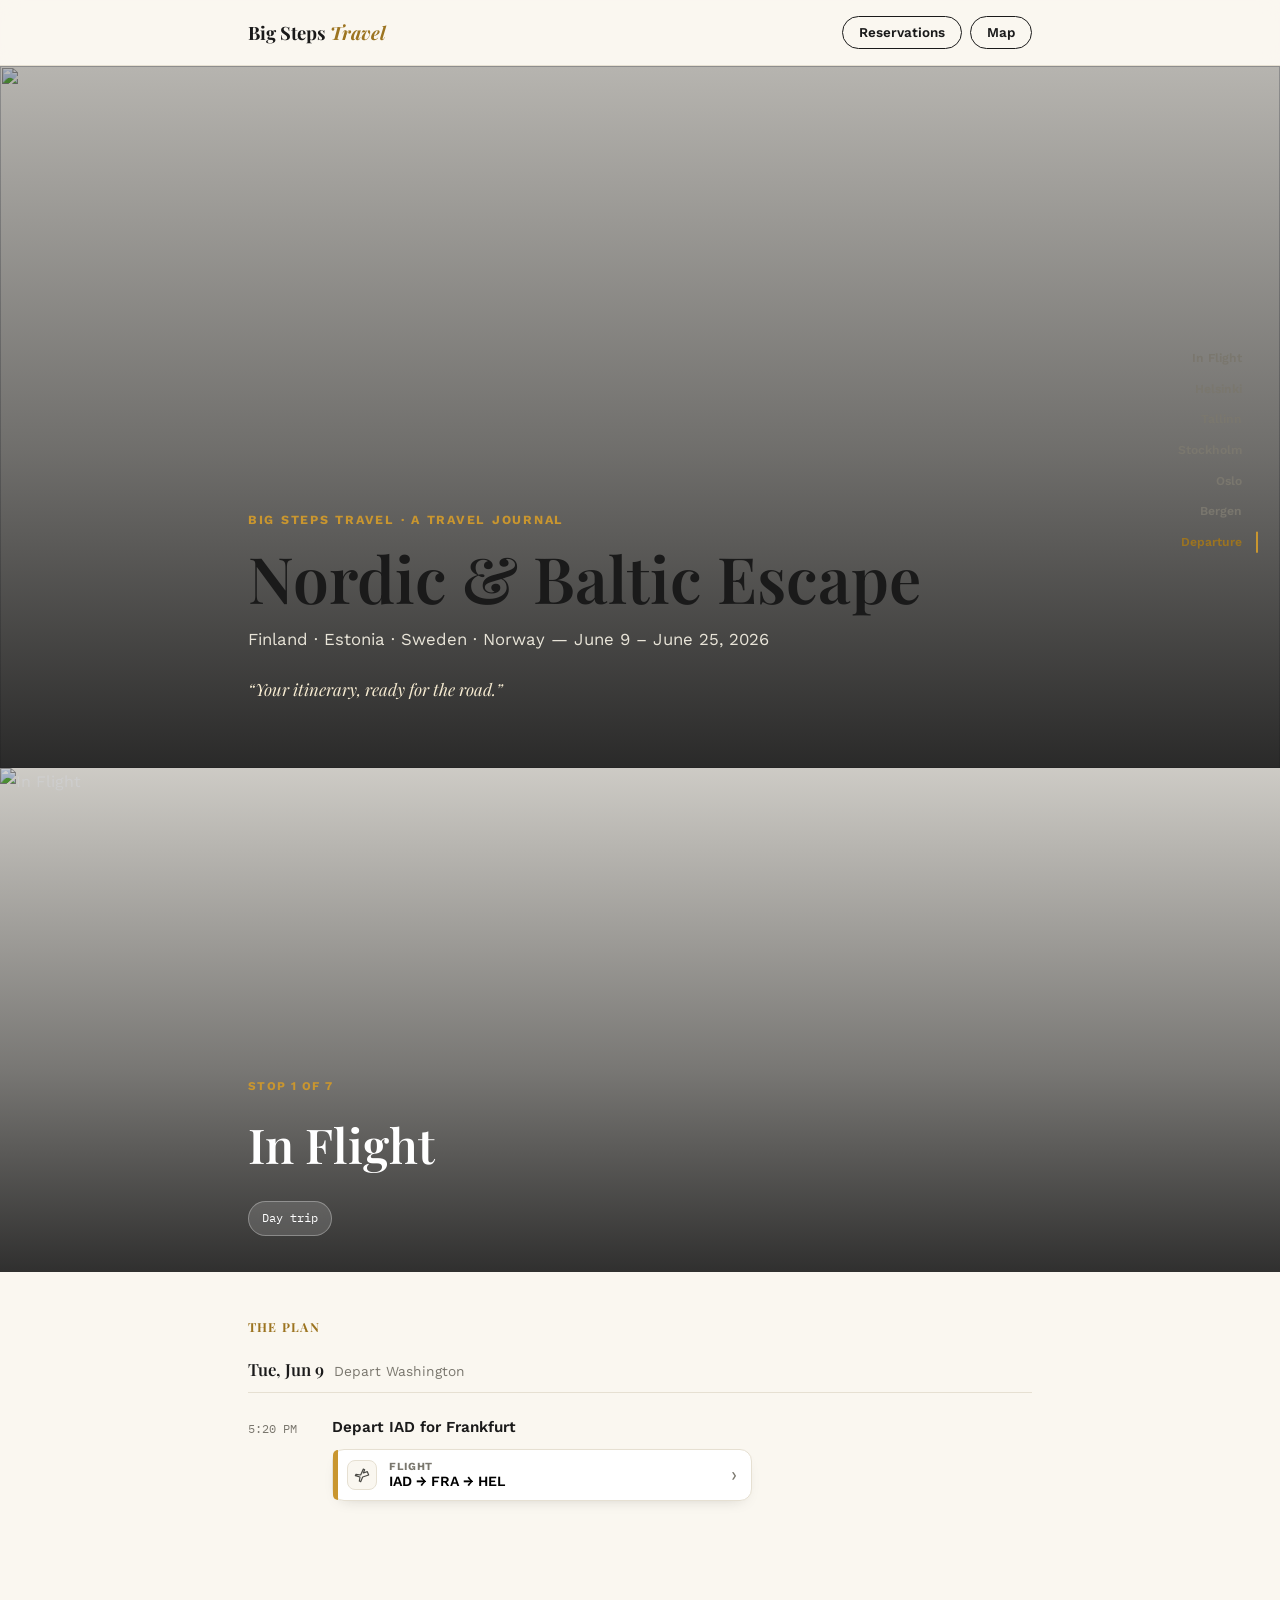
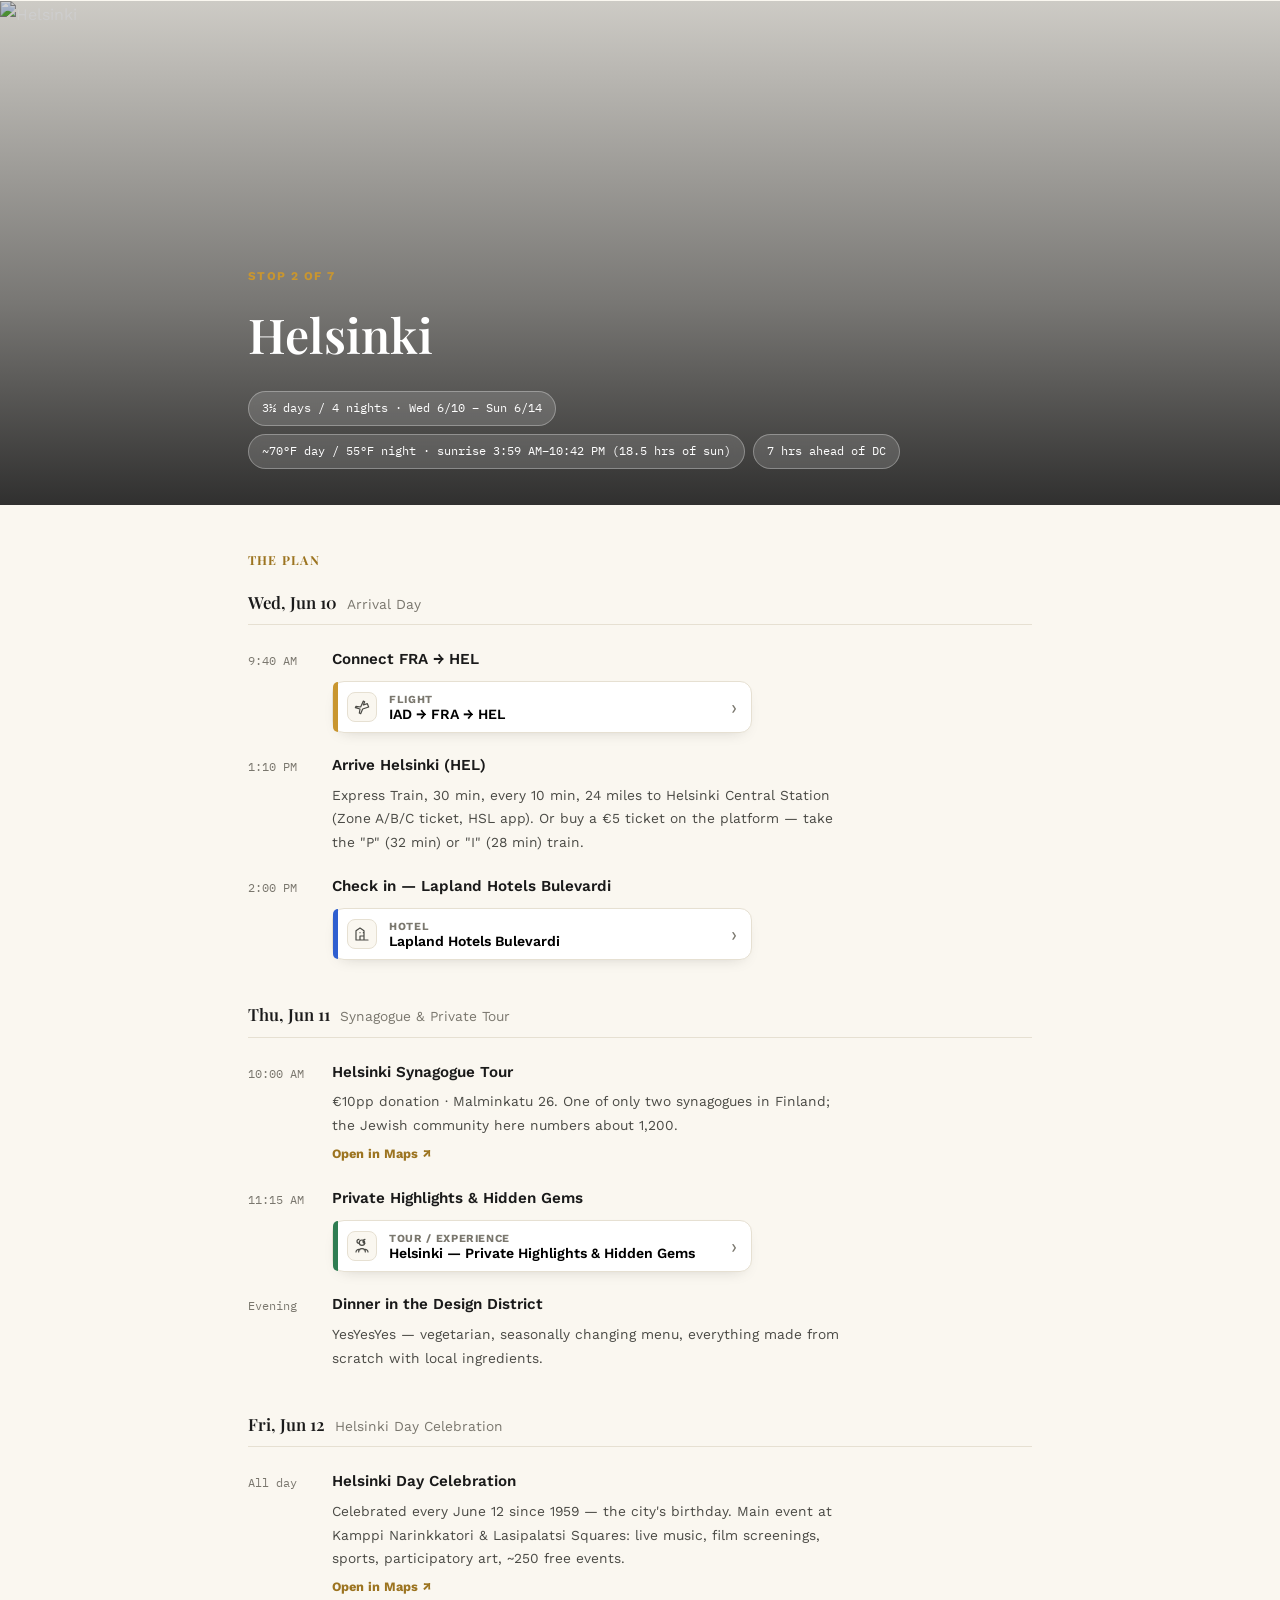
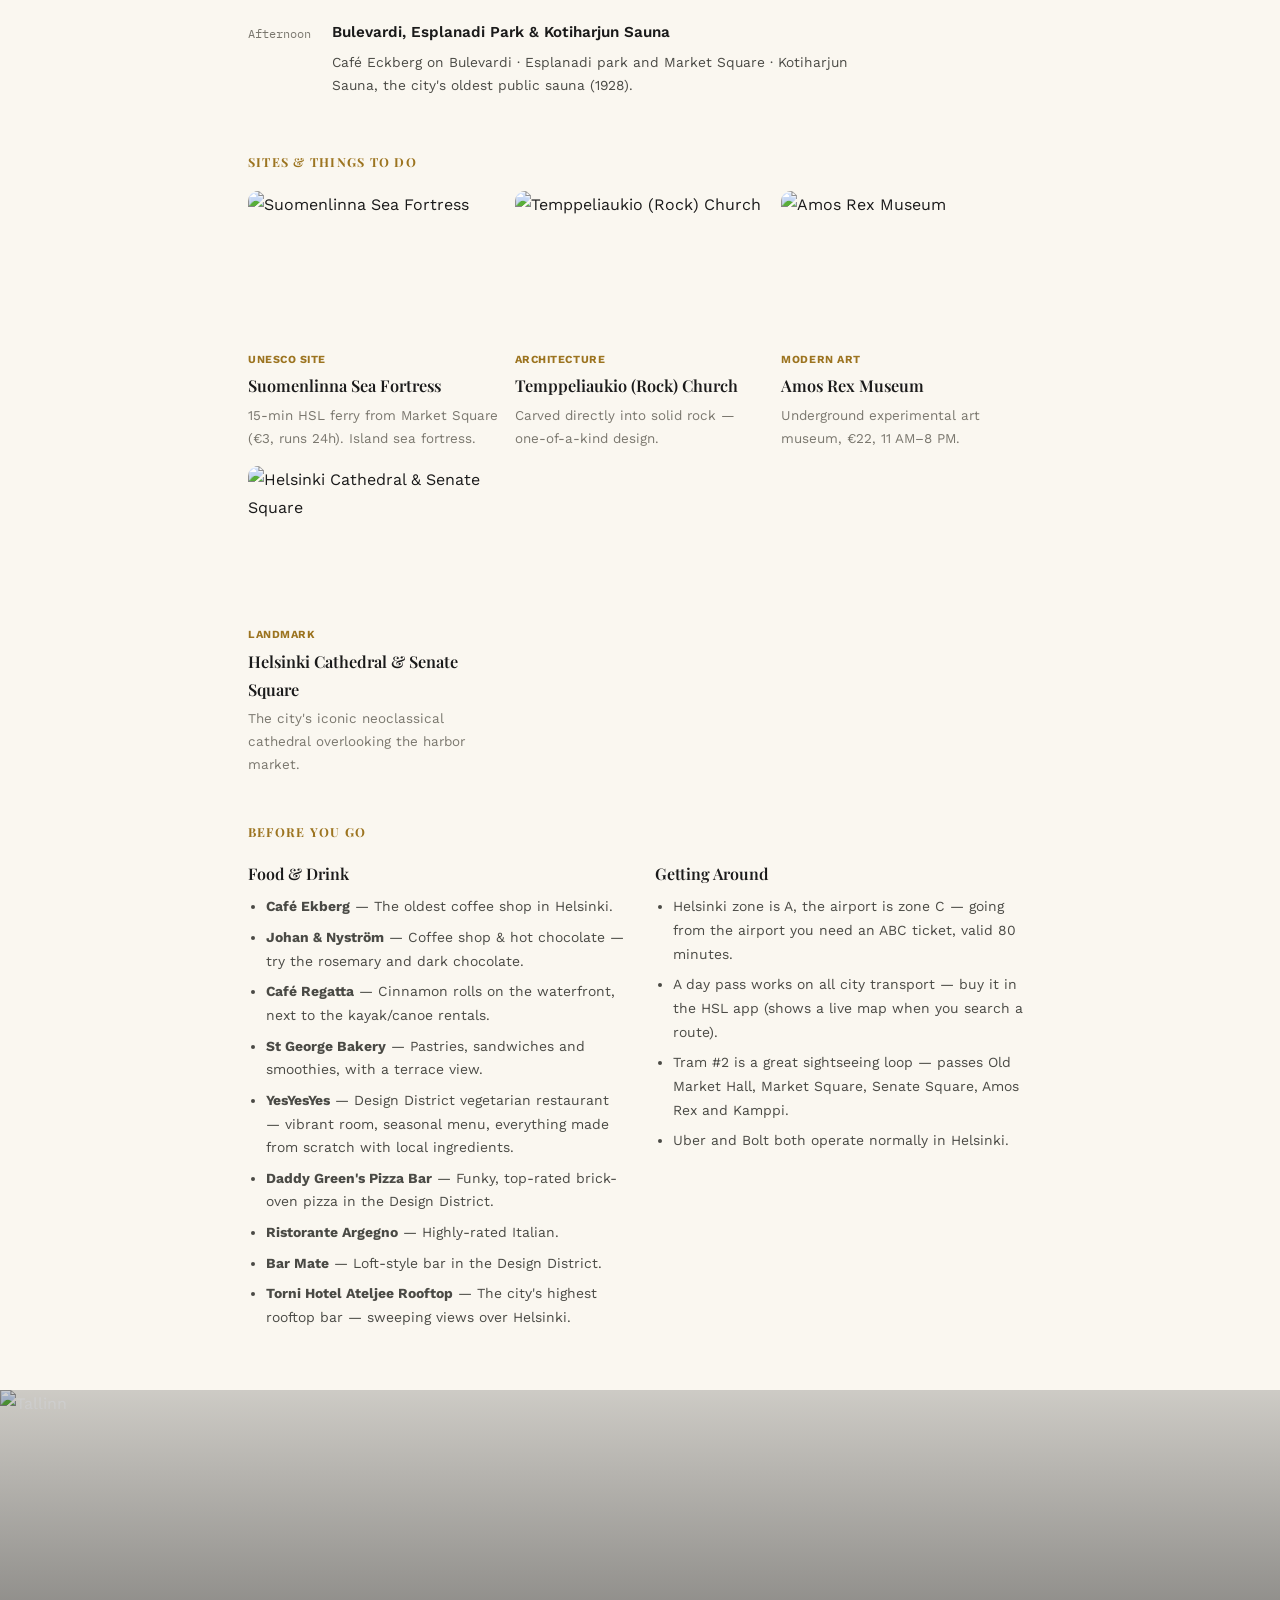
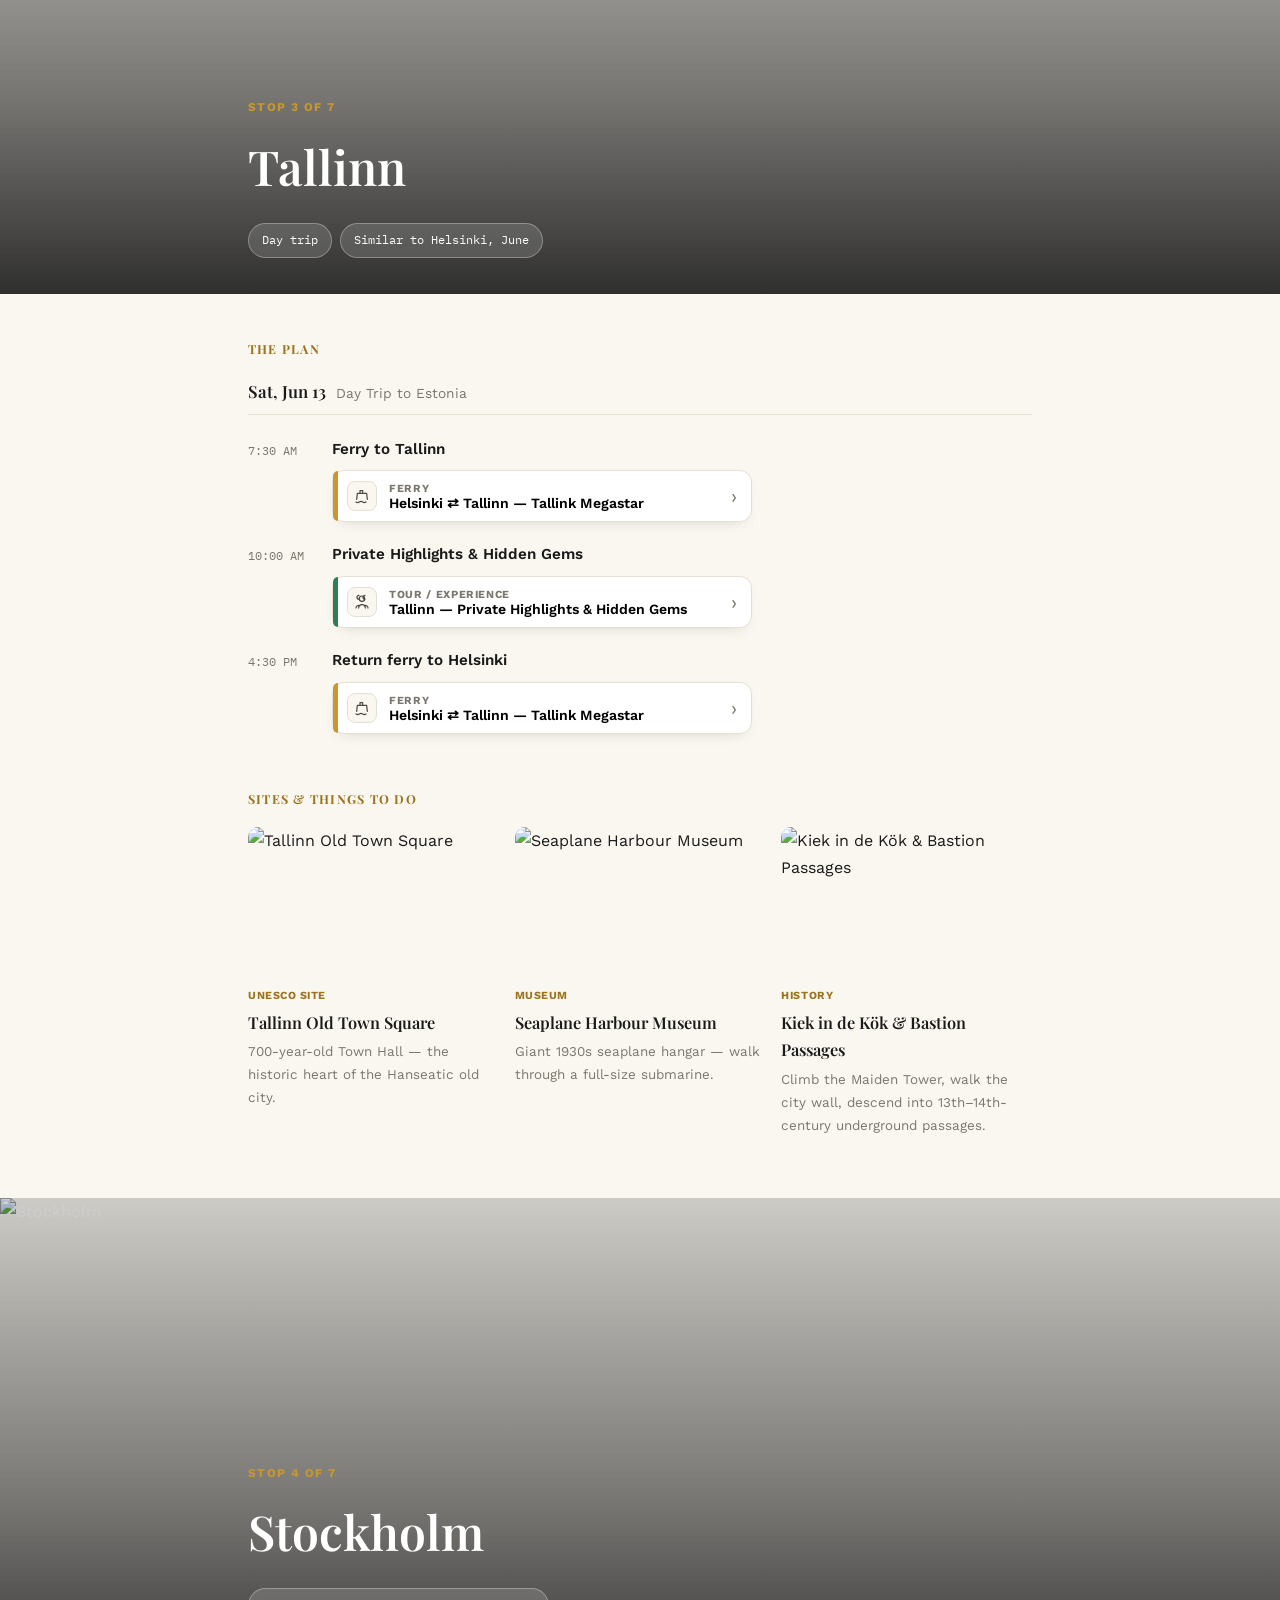
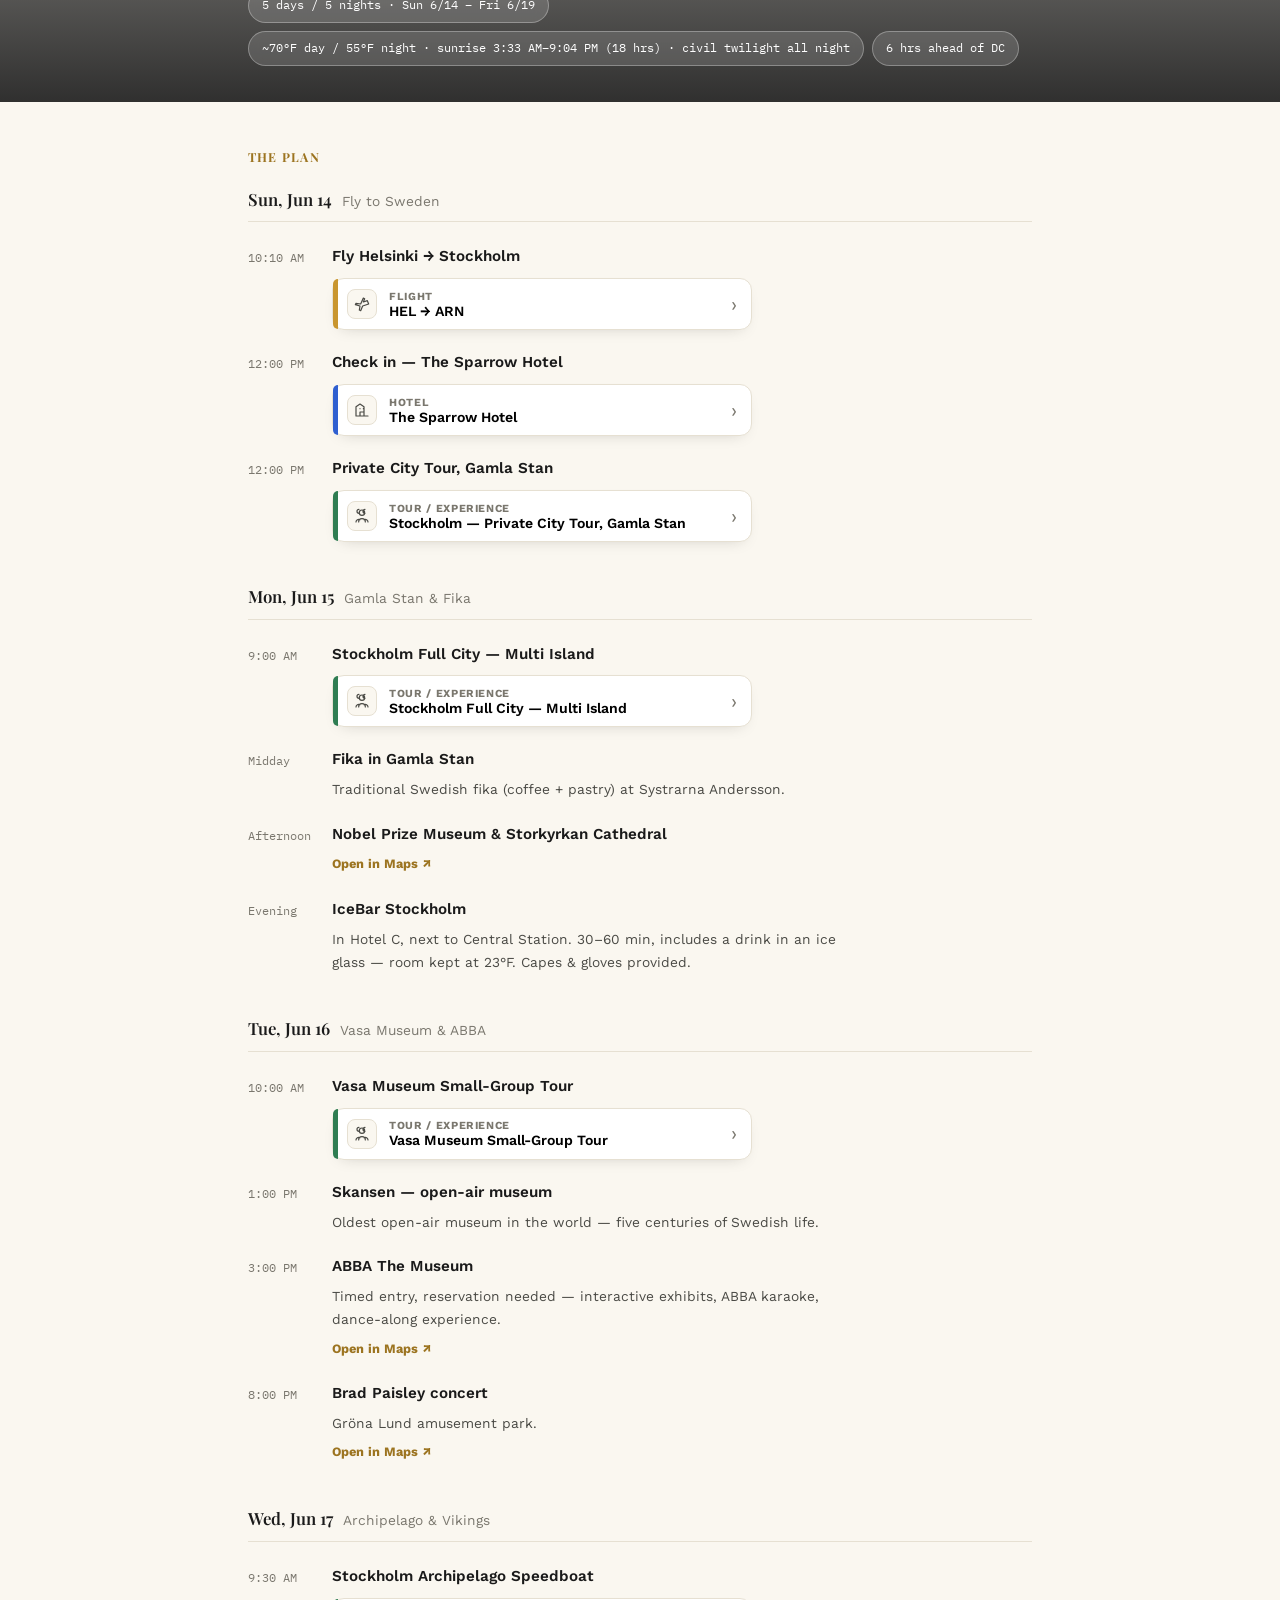
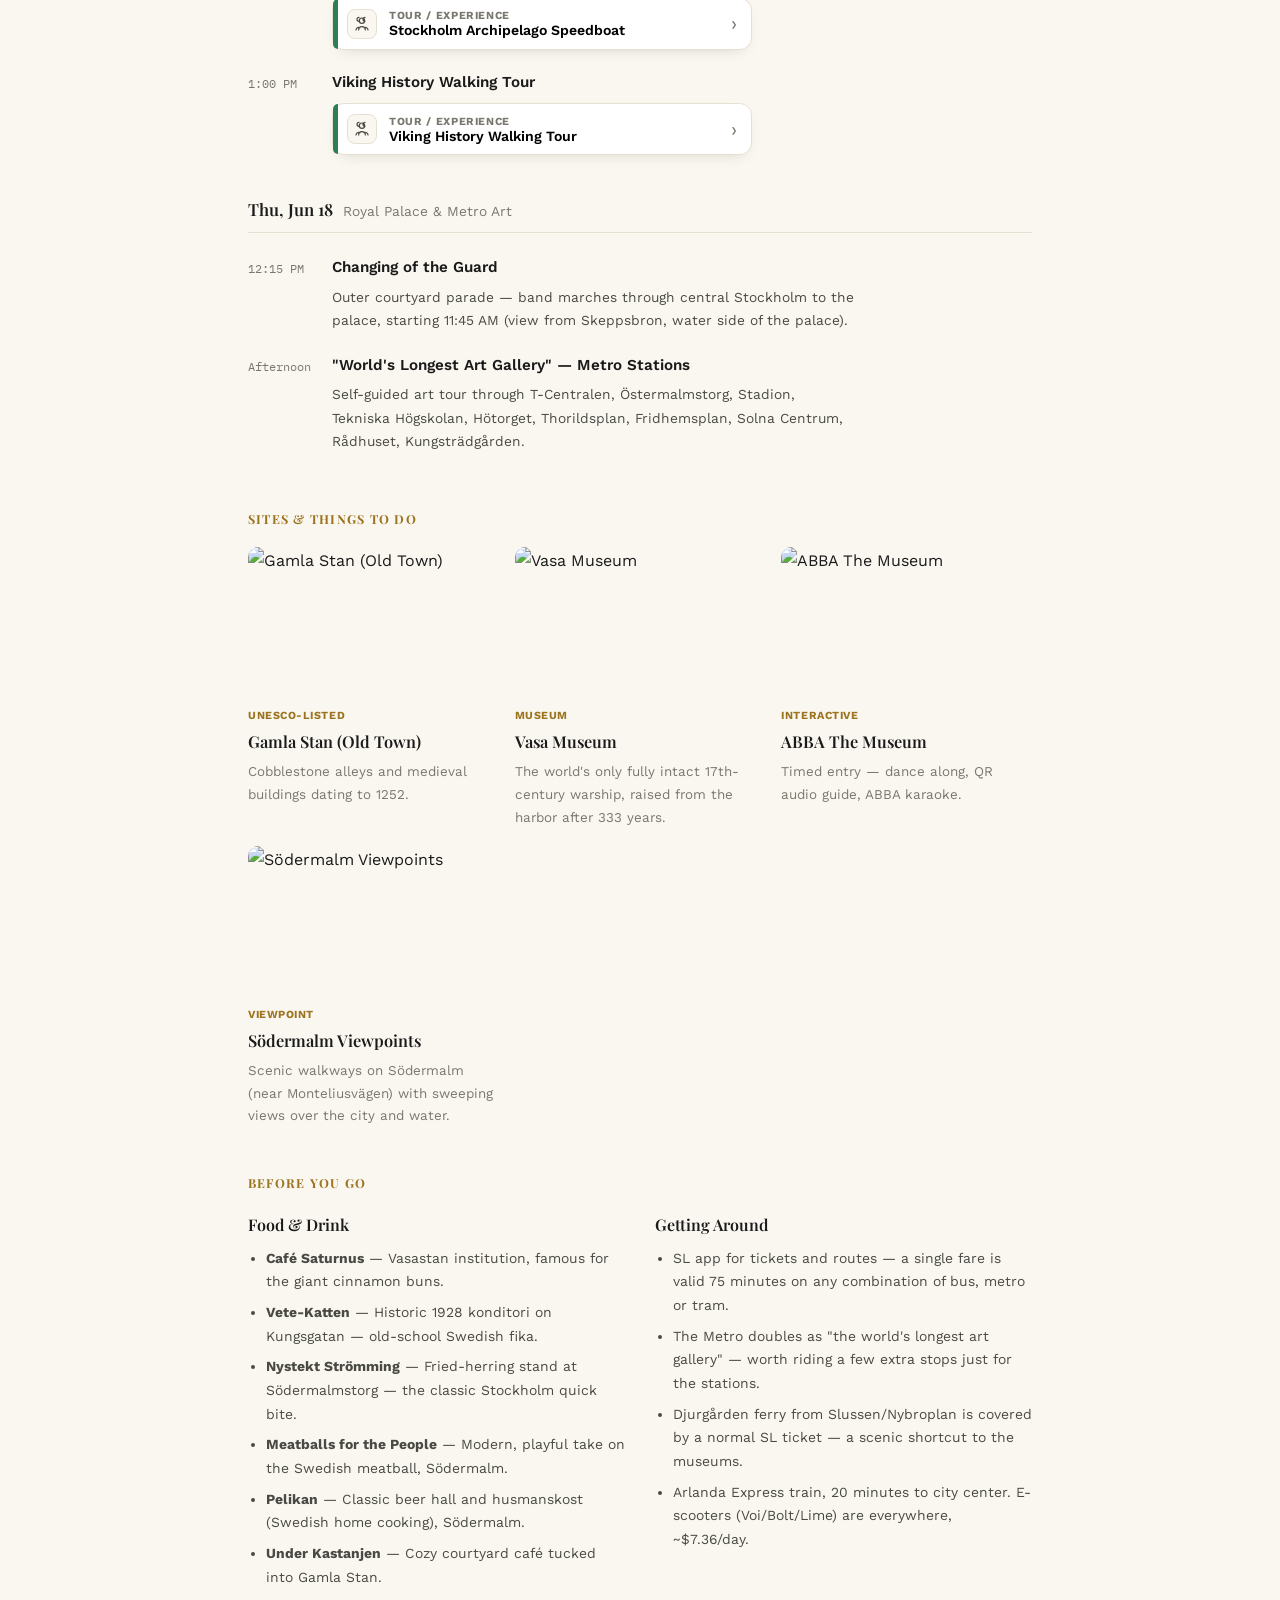
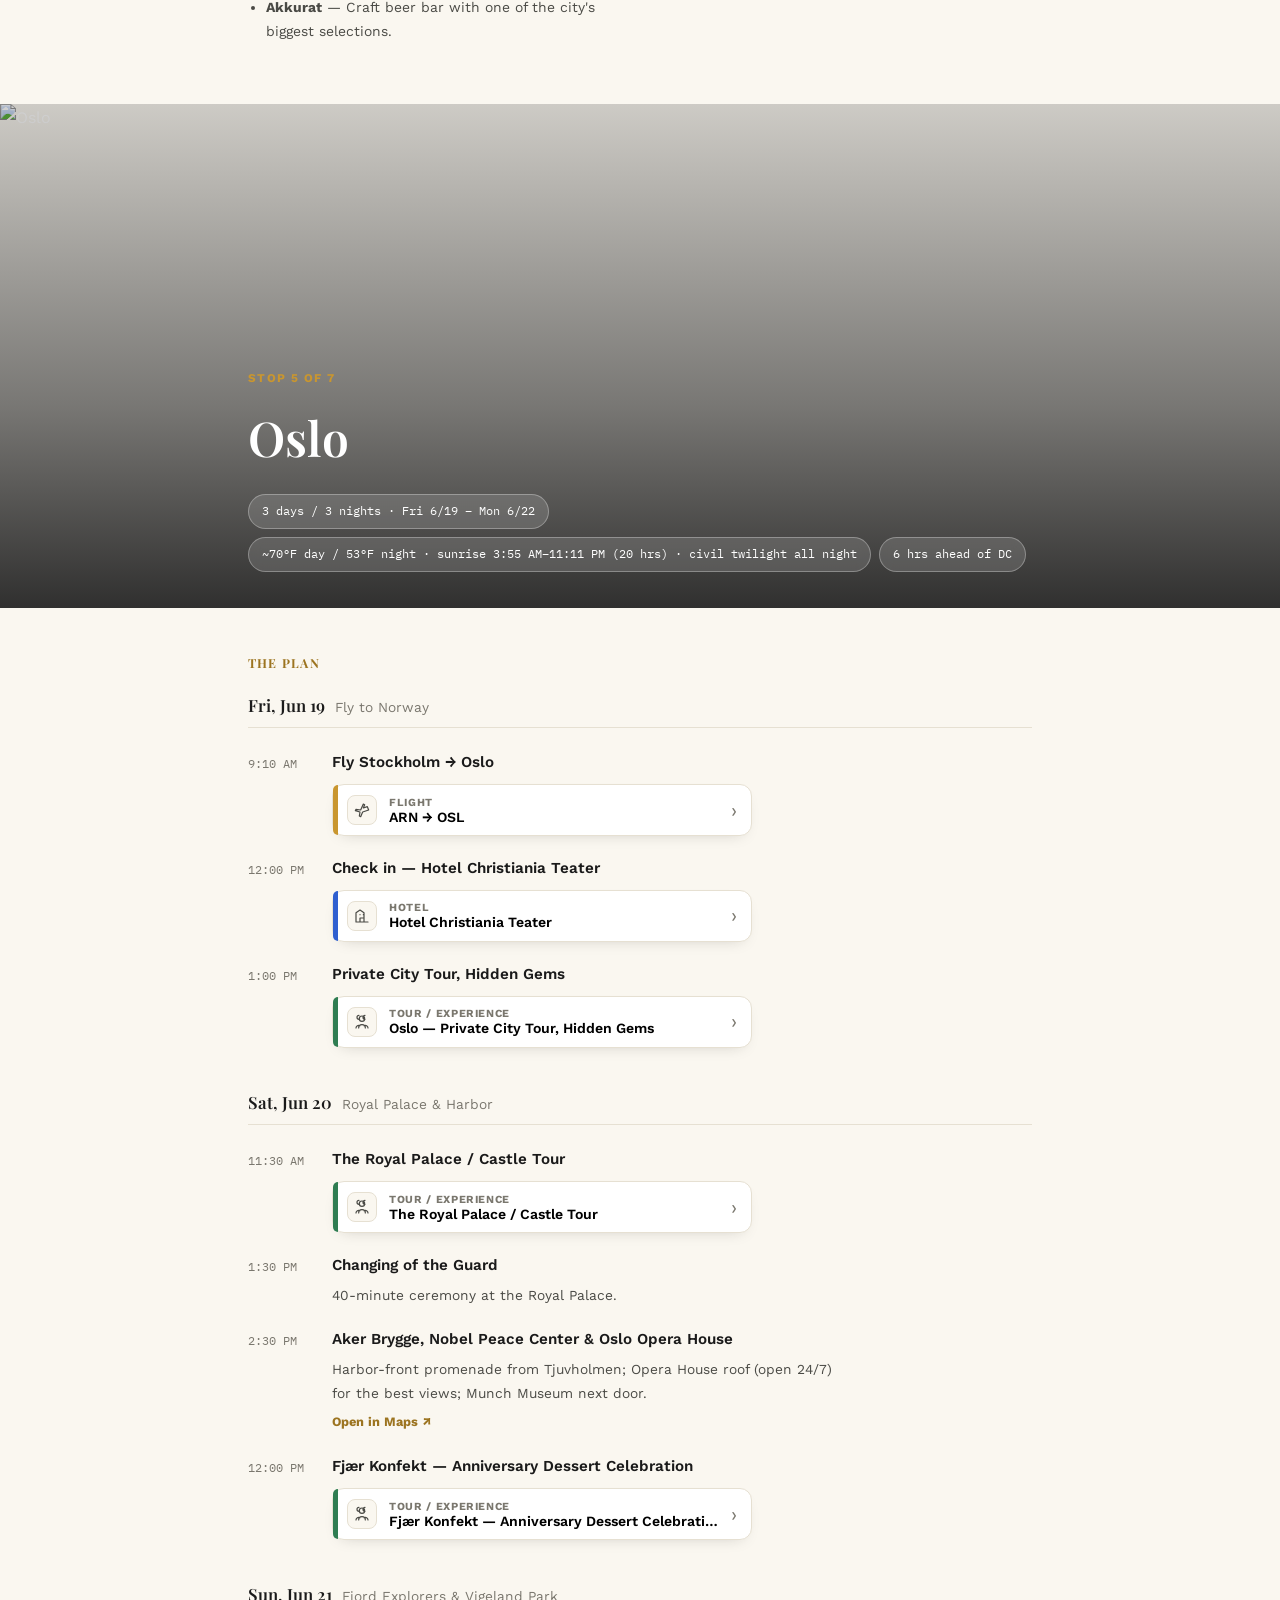
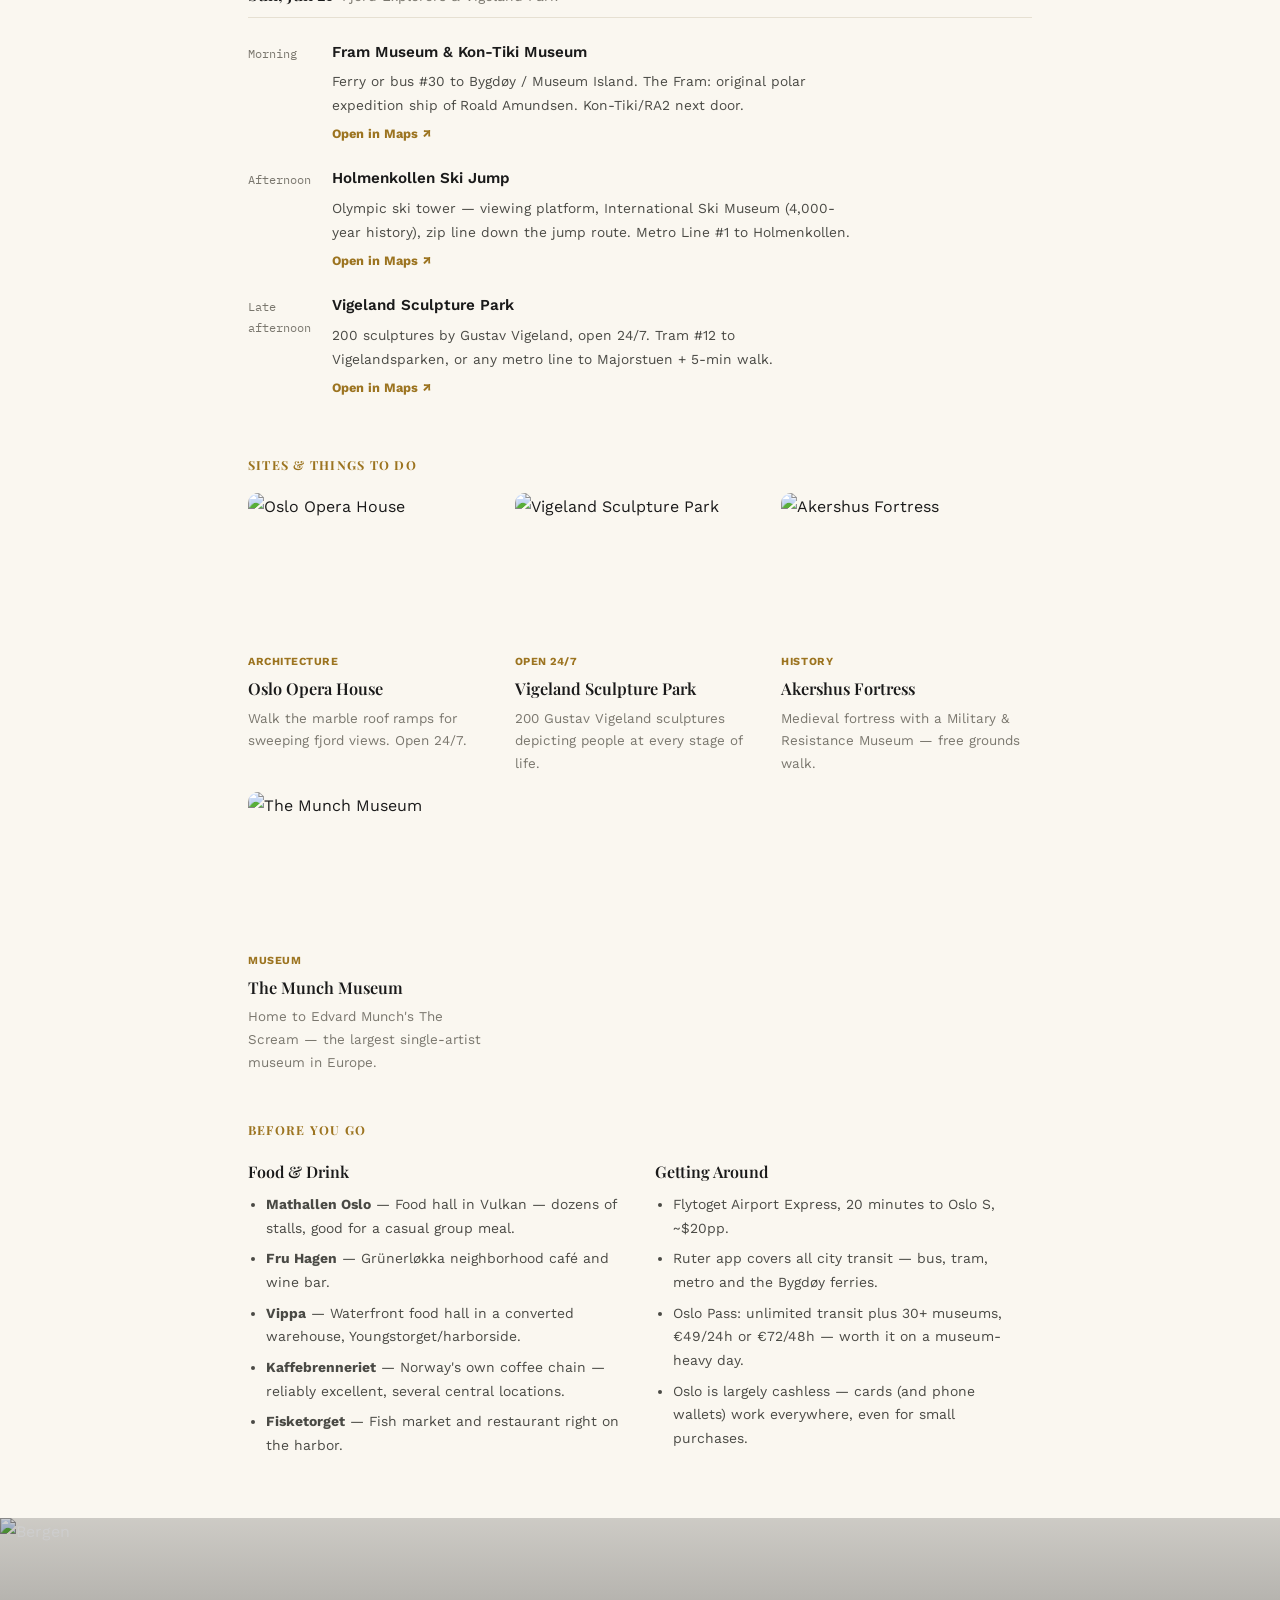
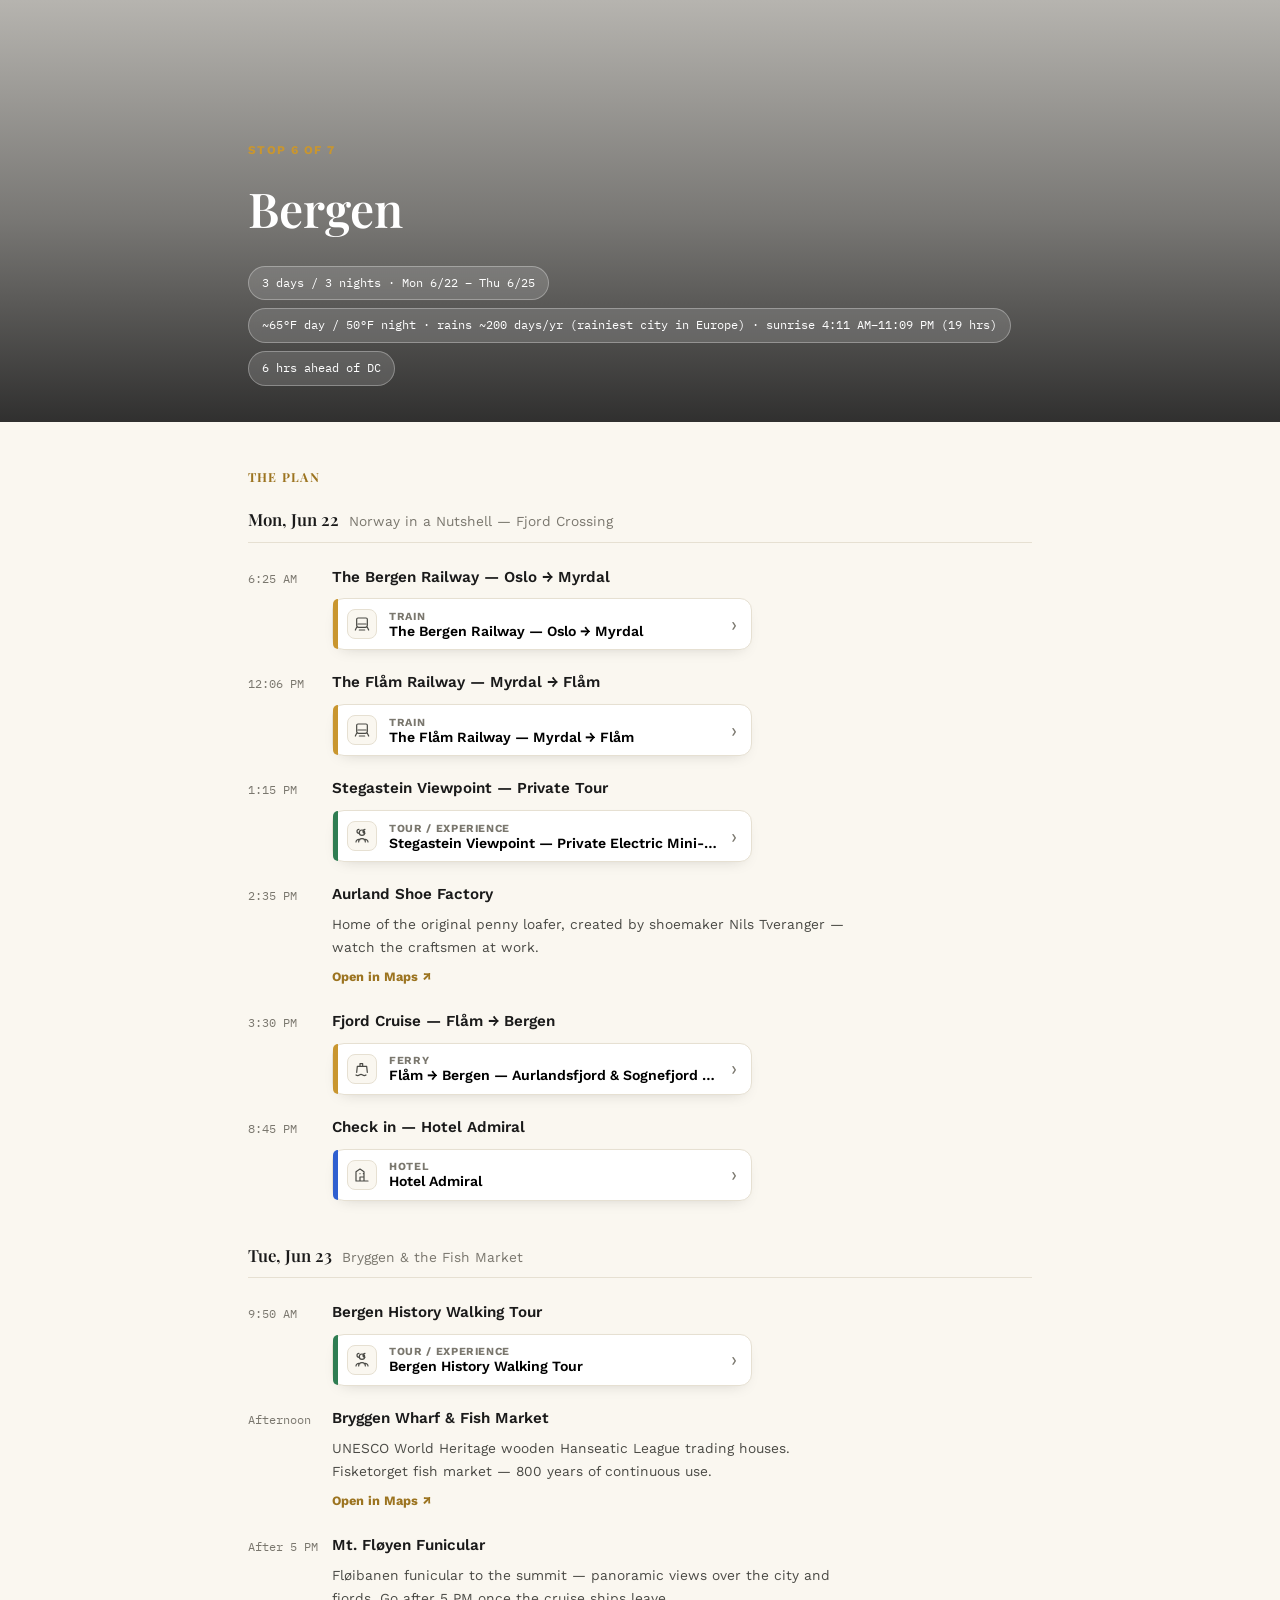
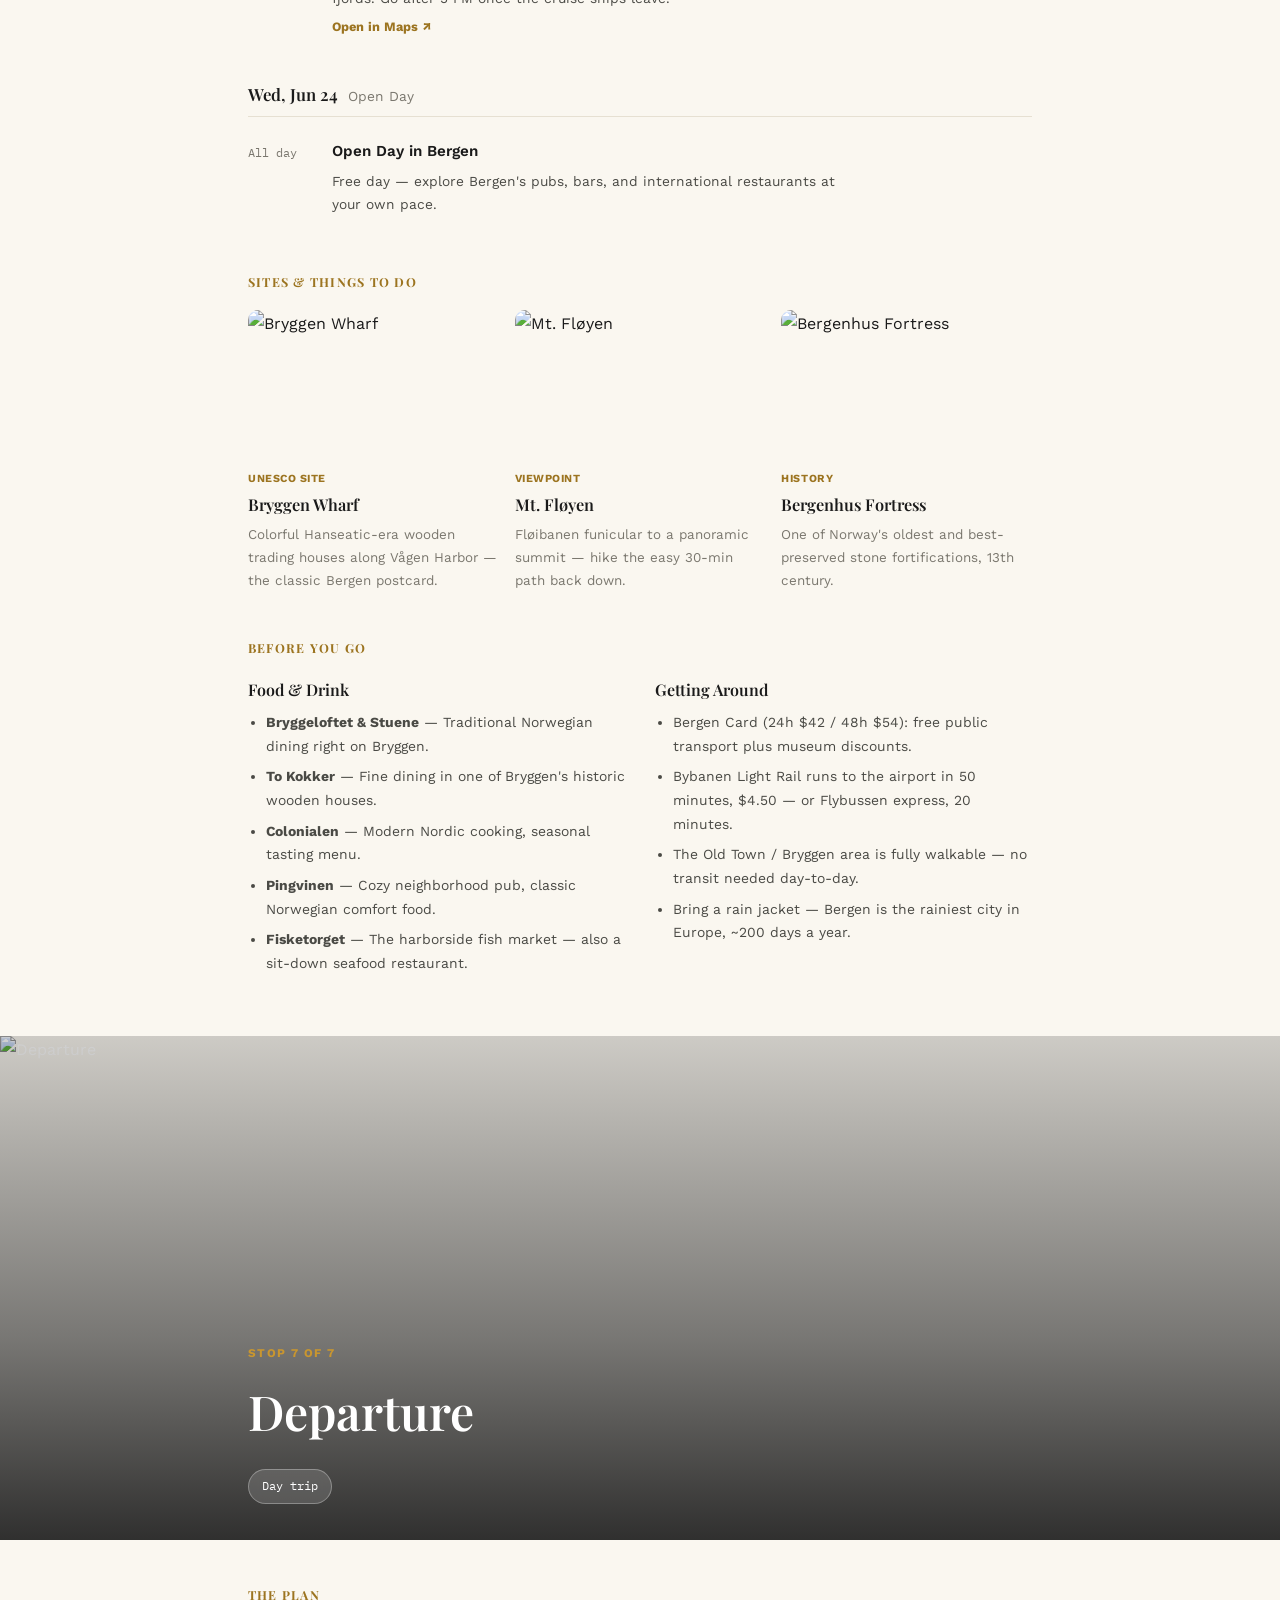
==== magazine/index.html @ b70b9e25 "Add two alternate demos: classic/ (day-switcher + Tips/Food/Good-to-Know tabs, the format Steve prai" ====
<!doctype html>
<html lang="en">
<head>
<meta charset="UTF-8">
<meta name="viewport" content="width=device-width, initial-scale=1, viewport-fit=cover">
<title>Big Steps Travel — Nordic & Baltic Escape (Journal)</title>
<meta name="description" content="A magazine-style trip journal — the Nordic & Baltic itinerary as one continuous, photo-led story, city by city.">
<link rel="preconnect" href="https://fonts.googleapis.com">
<link rel="preconnect" href="https://fonts.gstatic.com" crossorigin>
<link href="https://fonts.googleapis.com/css2?family=Playfair+Display:ital,wght@0,500;0,600;0,700;1,500&family=Work+Sans:wght@400;500;600;700&family=IBM+Plex+Mono:wght@400;500&display=swap" rel="stylesheet">
<link rel="icon" href="data:image/svg+xml,%3Csvg xmlns='http://www.w3.org/2000/svg' viewBox='0 0 32 32'%3E%3Crect width='32' height='32' rx='7' fill='%231a1a1a'/%3E%3Cpath d='M8 22 L14 22 L14 17 L20 17 L20 12 L24 12' stroke='%23e8b95e' stroke-width='3' fill='none' stroke-linecap='round' stroke-linejoin='round'/%3E%3C/svg%3E">
<link rel="stylesheet" href="style.css">
</head>
<body>

<header class="topbar">
  <div class="wrap topbar-row">
    <span class="brand">Big Steps <em>Travel</em></span>
    <div class="topbar-actions">
      <button class="pill-btn" id="openReservations">Reservations</button>
      <button class="pill-btn" id="openMap">Map</button>
    </div>
  </div>
</header>

<nav class="city-rail" id="cityRail" aria-label="Jump to city"></nav>

<main id="app"></main>

<dialog id="panel">
  <div class="panel-inner" id="panelBody"></div>
  <button class="panel-close" id="panelClose" aria-label="Close">
    <svg viewBox="0 0 24 24" fill="none" stroke="currentColor" stroke-width="2" stroke-linecap="round"><path d="M6 6l12 12M18 6L6 18"/></svg>
  </button>
</dialog>

<dialog id="detailSheet">
  <div class="sheet-inner" id="sheetBody"></div>
  <button class="sheet-close" id="sheetClose" aria-label="Close">
    <svg viewBox="0 0 24 24" fill="none" stroke="currentColor" stroke-width="2" stroke-linecap="round"><path d="M6 6l12 12M18 6L6 18"/></svg>
  </button>
</dialog>

<script src="../data.js"></script>
<script src="app.js"></script>
</body>
</html>
---- magazine/style.css ----
/* Option 3 "Journal" — a new concept: one continuous, photo-led magazine
   story instead of an app-with-tabs. Premium editorial feel to match
   Big Steps Travel's "bespoke advisor" positioning. */
:root{
  --ink:#1a1a1a; --ink-soft:#4a4a45; --ink-mute:#7a776e;
  --paper:#faf7f0; --card:#ffffff; --line:#e6e0d2;
  --gold:#c9962f; --gold-deep:#9c7420; --gold-soft:#f5ead0;

  --c-hotel:#2f5fd0; --c-hotel-deep:#22459c; --c-hotel-soft:#e2e9fb;
  --c-transport:#c9962f; --c-transport-deep:#9c7420; --c-transport-soft:#f5ead0;
  --c-tour:#2f7d52; --c-tour-deep:#215b3b; --c-tour-soft:#e0f0e6;

  --display:'Playfair Display',Georgia,serif;
  --sans:'Work Sans',"Segoe UI",Arial,sans-serif;
  --mono:'IBM Plex Mono',"Courier New",monospace;
}
*,*::before,*::after{box-sizing:border-box}
html{scroll-behavior:smooth}
body{margin:0;background:var(--paper);color:var(--ink);font-family:var(--sans);line-height:1.7;-webkit-font-smoothing:antialiased}
h1,h2,h3,h4{font-family:var(--display);font-weight:600;margin:0;color:var(--ink)}
p{margin:0}
a{color:inherit}
img{max-width:100%;display:block}
button{font-family:inherit;cursor:pointer;border:none;background:transparent}
.mono{font-family:var(--mono)}
.wrap{max-width:840px;margin-inline:auto;padding-inline:28px}
@media (max-width:600px){ .wrap{padding-inline:20px} }

/* Topbar */
.topbar{position:sticky;top:0;z-index:50;background:rgba(250,247,240,.9);backdrop-filter:blur(10px);border-bottom:1px solid var(--line)}
.topbar-row{display:flex;align-items:center;justify-content:space-between;padding-block:16px}
.brand{font-family:var(--display);font-weight:700;font-size:1.15rem}
.brand em{font-style:italic;color:var(--gold-deep)}
.topbar-actions{display:flex;gap:8px}
.pill-btn{border:1px solid var(--ink);border-radius:999px;padding:8px 16px;font-weight:600;font-size:.84rem;color:var(--ink)}
.pill-btn:hover{background:var(--ink);color:var(--paper)}

/* Side rail (desktop) */
.city-rail{
  position:fixed;top:50%;right:22px;transform:translateY(-50%);z-index:40;
  display:flex;flex-direction:column;gap:10px;text-align:right;
}
.city-rail a{font-size:.76rem;font-weight:600;color:var(--ink-mute);text-decoration:none;padding-right:14px;border-right:2px solid transparent;transition:color .2s ease,border-color .2s ease}
.city-rail a.active{color:var(--gold-deep);border-color:var(--gold)}
@media (max-width:980px){ .city-rail{display:none} }

/* Hero */
.hero{position:relative;height:78vh;min-height:460px;overflow:clip;color:#fff}
.hero-img{position:absolute;inset:0;width:100%;height:100%;object-fit:cover}
.hero-fade{position:absolute;inset:0;background:linear-gradient(180deg, rgba(26,26,26,.3) 0%, rgba(26,26,26,.62) 55%, rgba(26,26,26,.93) 100%)}
.hero-content{position:relative;z-index:1;height:100%;display:flex;flex-direction:column;justify-content:flex-end;padding-bottom:64px}
.hero-eyebrow{font-weight:700;font-size:.78rem;letter-spacing:.14em;text-transform:uppercase;color:var(--gold)}
.hero-content h1{font-size:clamp(2.2rem,6vw,4rem);margin-top:14px;line-height:1.05}
.hero-sub{margin-top:14px;font-size:1.05rem;color:#e8e4d8}
.hero-quote{margin-top:22px;font-family:var(--display);font-style:italic;font-size:1.05rem;color:var(--gold-soft)}

/* City section */
.city-section{margin-top:0}
.city-band{position:relative;height:56vh;min-height:320px;overflow:clip;color:#fff}
.city-band img{position:absolute;inset:0;width:100%;height:100%;object-fit:cover}
.city-band-fade{position:absolute;inset:0;background:linear-gradient(180deg, rgba(26,26,26,.2) 0%, rgba(26,26,26,.58) 60%, rgba(26,26,26,.9) 100%)}
.city-band-content{position:relative;z-index:1;height:100%;display:flex;flex-direction:column;justify-content:flex-end;padding-bottom:36px}
.city-eyebrow{font-weight:700;font-size:.74rem;letter-spacing:.12em;text-transform:uppercase;color:var(--gold)}
.city-band-content h2{font-size:clamp(1.8rem,4.4vw,3rem);margin-top:8px;color:#fff}
.city-badges{display:flex;flex-wrap:wrap;gap:8px;margin-top:16px}
.city-badges span{font-family:var(--mono);font-size:.76rem;background:rgba(255,255,255,.14);border:1px solid rgba(255,255,255,.3);backdrop-filter:blur(6px);border-radius:999px;padding:6px 13px;color:#fff}

.city-body{padding-block:44px 60px}
.section-label{font-size:.78rem;font-weight:700;letter-spacing:.1em;text-transform:uppercase;color:var(--gold-deep);margin-top:44px;margin-bottom:18px}
.city-body>.section-label:first-child{margin-top:0}

/* Plan (day-by-day within a city) */
.plan-day{margin-bottom:30px}
.plan-day-head{display:flex;align-items:baseline;gap:10px;margin-bottom:12px;padding-bottom:8px;border-bottom:1px solid var(--line)}
.plan-date{font-family:var(--display);font-weight:600;font-size:1.05rem}
.plan-day-title{font-size:.86rem;color:var(--ink-mute)}
.plan-row{display:grid;grid-template-columns:70px minmax(0,1fr);gap:14px;padding-block:10px}
.plan-time{font-size:.78rem;color:var(--ink-mute);padding-top:3px}
.plan-main{min-width:0}
.plan-title{font-weight:600;font-size:.95rem}
.plan-detail{font-size:.86rem;color:var(--ink-soft);margin-top:5px;max-width:58ch}
.plan-maplink{display:inline-block;margin-top:6px;font-size:.8rem;font-weight:700;color:var(--gold-deep);text-decoration:none}

/* Boarding-pass ticket — the reservation-detail affordance, styled like a
   perforated ticket stub instead of a plain chip. Color-coded by type. */
.boarding-pass{
  margin-top:8px;display:flex;align-items:center;gap:12px;width:100%;max-width:420px;
  background:var(--card);border:1px solid var(--line);border-radius:12px;padding:10px 14px;
  position:relative;text-align:left;box-shadow:0 6px 16px -10px rgba(26,26,26,.25);
}
.boarding-pass::before{content:"";position:absolute;left:0;top:0;bottom:0;width:5px;border-radius:12px 0 0 12px;background:var(--c-tour)}
.boarding-pass.restype-hotel::before{background:var(--c-hotel)}
.boarding-pass.restype-transport::before{background:var(--c-transport)}
.boarding-pass.restype-tour::before{background:var(--c-tour)}
.bp-icon{width:30px;height:30px;border-radius:8px;background:var(--paper);border:1px solid var(--line);display:flex;align-items:center;justify-content:center;flex:0 0 auto;color:var(--ink-soft)}
.bp-icon svg{width:16px;height:16px}
.bp-text{display:flex;flex-direction:column;flex:1;min-width:0}
.bp-label{font-size:.68rem;text-transform:uppercase;letter-spacing:.06em;color:var(--ink-mute);font-weight:700}
.bp-title{font-size:.88rem;font-weight:600;white-space:nowrap;overflow:hidden;text-overflow:ellipsis}
.bp-arrow{color:var(--ink-mute);font-size:1.2rem}

/* Sites grid */
.site-grid{display:grid;grid-template-columns:repeat(auto-fill,minmax(200px,1fr));gap:16px}
.site-tile{display:flex;flex-direction:column;text-decoration:none;color:inherit}
.site-tile img{height:150px;object-fit:cover;border-radius:10px}
.site-tile .tag{margin-top:10px;font-size:.68rem;font-weight:700;text-transform:uppercase;letter-spacing:.05em;color:var(--gold-deep)}
.site-tile .name{font-family:var(--display);font-weight:600;font-size:1.02rem;margin-top:3px}
.site-tile .desc{font-size:.84rem;color:var(--ink-mute);margin-top:5px}

/* Food / transport guide */
.guide-grid{display:grid;grid-template-columns:repeat(auto-fit,minmax(240px,1fr));gap:30px}
.guide-col h4{font-size:1rem;margin-bottom:8px}
.guide-col ul{margin:0;padding-left:18px;display:flex;flex-direction:column;gap:7px}
.guide-col li{font-size:.87rem;color:var(--ink-soft)}

.site-footer{padding-block:40px;text-align:center;color:var(--ink-mute);font-size:.85rem;border-top:1px solid var(--line);margin-top:20px}

/* Dialogs (shared shell for detail sheet + reservations/map panel) */
#detailSheet,#panel{border:none;border-radius:20px;padding:0;max-width:520px;width:calc(100% - 36px);box-shadow:0 30px 60px -20px rgba(26,26,26,.4);background:var(--card);color:var(--ink)}
#detailSheet::backdrop,#panel::backdrop{background:rgba(26,26,26,.45)}
.sheet-inner,.panel-inner{padding:26px;max-height:80vh;overflow-y:auto}
.sheet-close,.panel-close{position:absolute;top:14px;right:14px;background:var(--paper);border:1px solid var(--line);border-radius:50%;width:32px;height:32px;display:flex;align-items:center;justify-content:center}
.sheet-close svg,.panel-close svg{width:16px;height:16px}
.sheet-kicker{font-family:var(--mono);font-size:.72rem;color:var(--ink-mute);text-transform:uppercase}
.sheet-title{font-size:1.3rem;margin-top:6px}
.sheet-conf{margin-top:6px;font-family:var(--mono);font-size:.82rem;color:var(--gold-deep)}
.sheet-legs{margin-top:16px;display:flex;flex-direction:column;gap:10px}
.sheet-leg{border:1px dashed var(--line);border-radius:12px;padding:11px 13px;background:var(--paper)}
.sheet-leg .route{font-weight:700;font-size:.9rem}
.sheet-leg .times{font-size:.8rem;color:var(--ink-mute);margin-top:3px}
.sheet-notes{margin-top:14px;font-size:.88rem;color:var(--ink-soft)}
.sheet-fields{margin-top:12px;display:flex;flex-direction:column;gap:7px}
.sheet-field{display:flex;gap:10px;font-size:.86rem}
.sheet-field .k{color:var(--ink-mute);flex:0 0 96px}
.sheet-maplink{margin-top:16px;display:inline-flex;font-weight:700;font-size:.86rem;color:var(--gold-deep);text-decoration:none}

.panel-subhead{font-size:.78rem;font-weight:700;text-transform:uppercase;letter-spacing:.06em;color:var(--ink-mute);margin-top:22px;margin-bottom:10px}
.panel-subhead:first-of-type{margin-top:20px}
.panel-list{display:flex;flex-direction:column;gap:8px}
.map-row{display:flex;align-items:center;justify-content:space-between;gap:14px;padding:12px 15px;border:1px solid var(--line);border-radius:12px;text-decoration:none;color:inherit;font-size:.86rem}
.map-row .go{font-size:.78rem;font-weight:700;color:var(--gold-deep);white-space:nowrap}
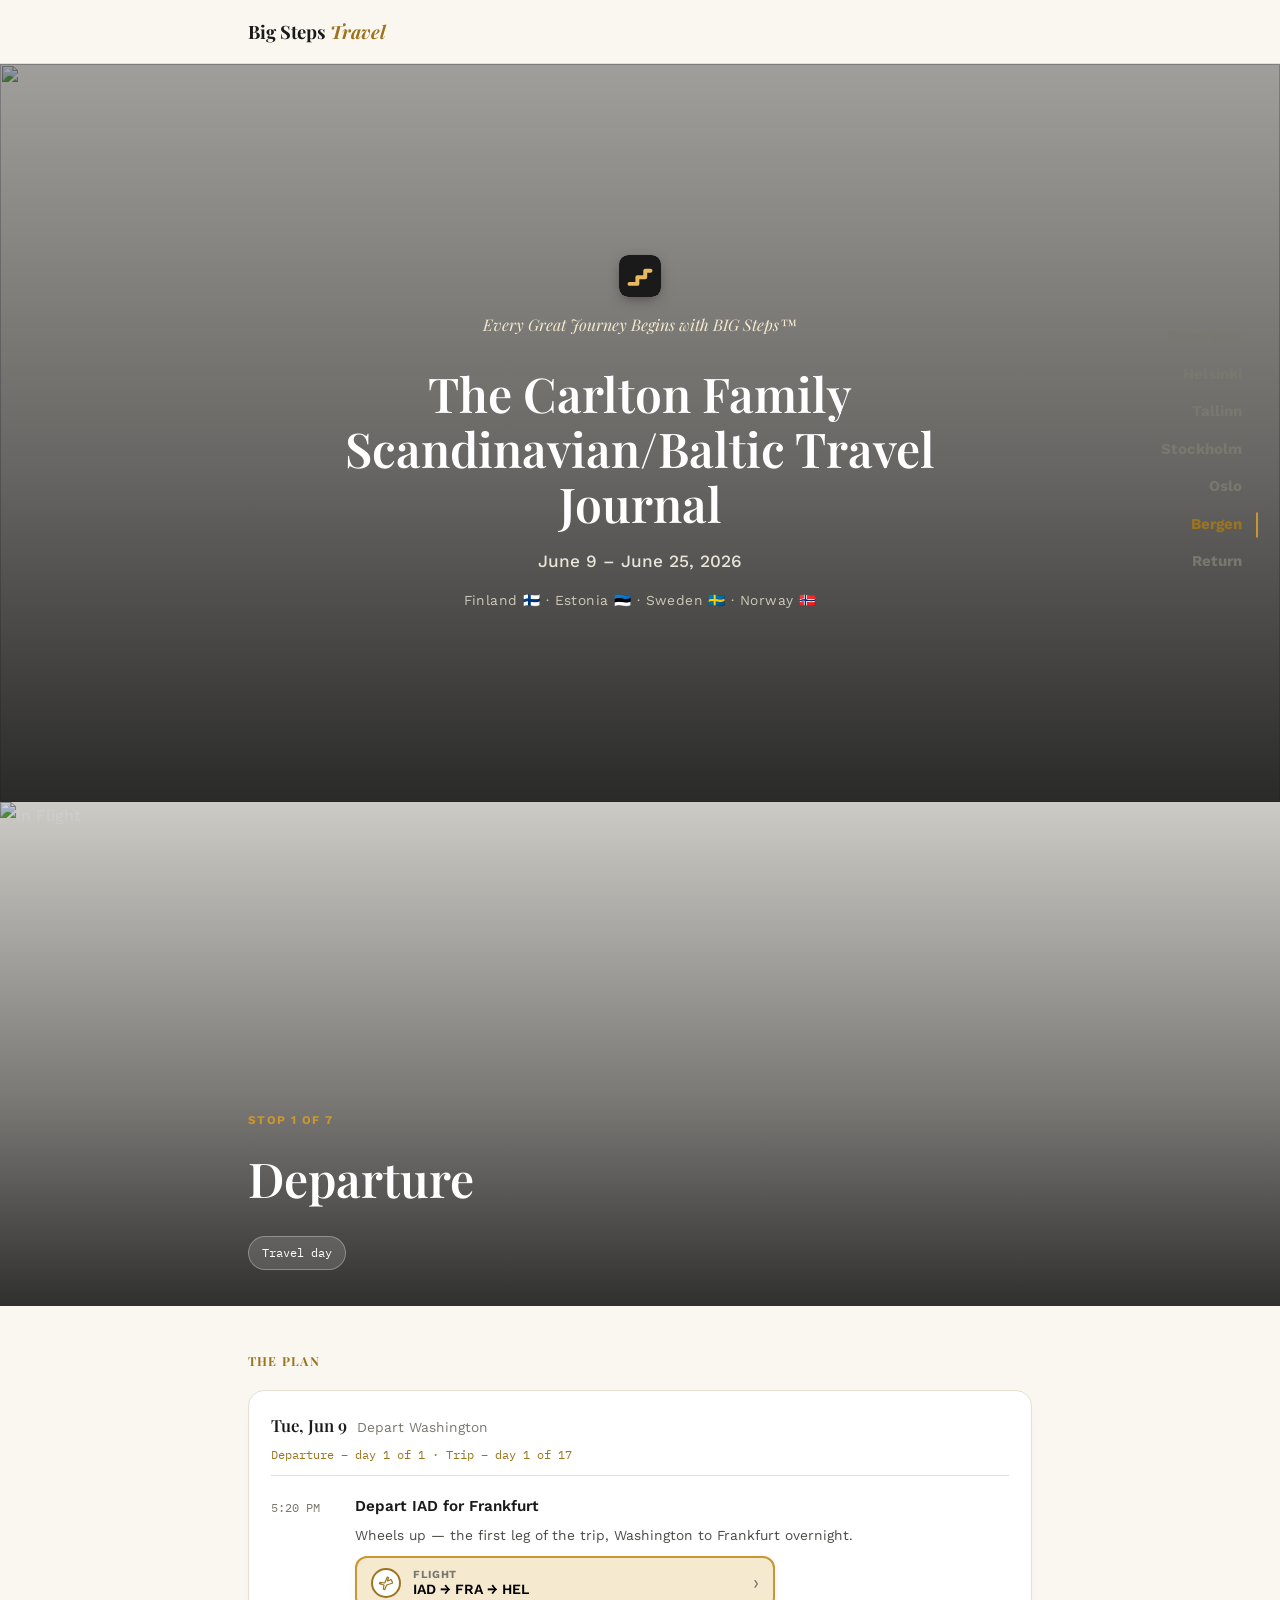
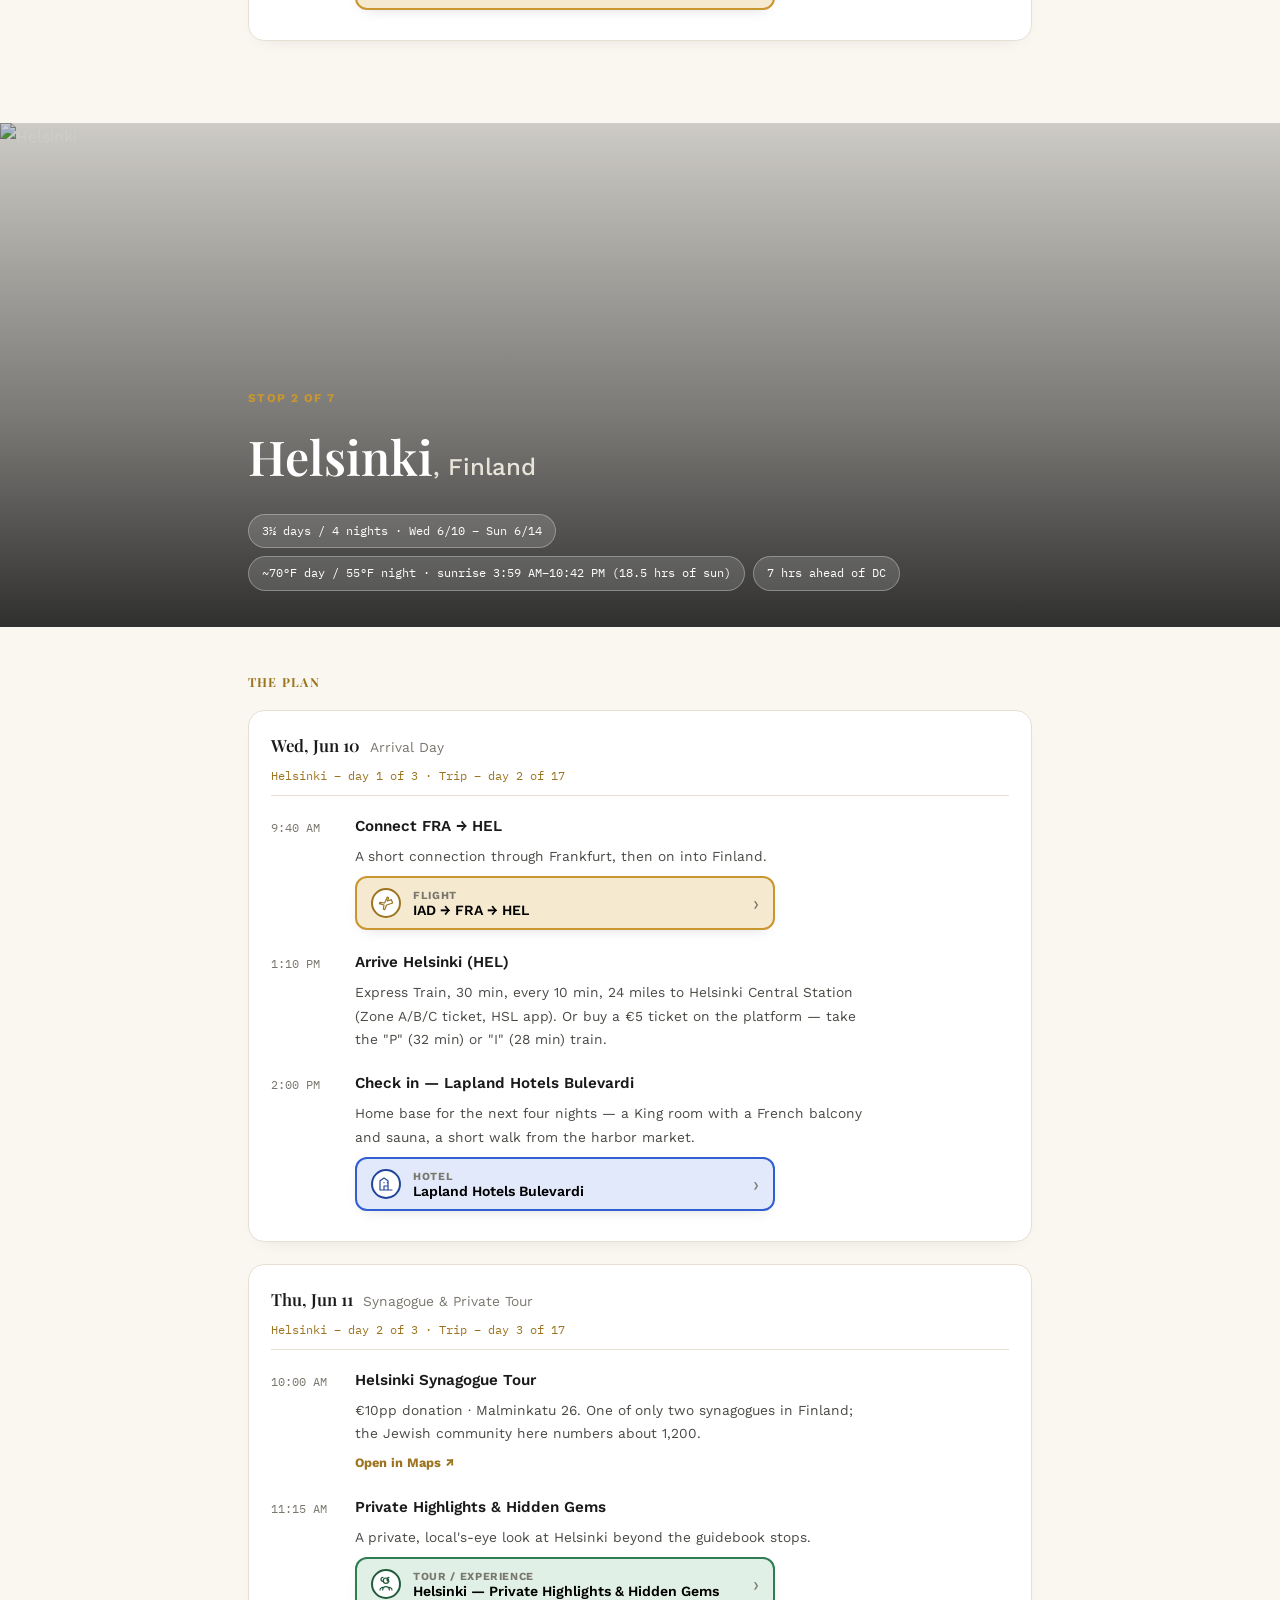
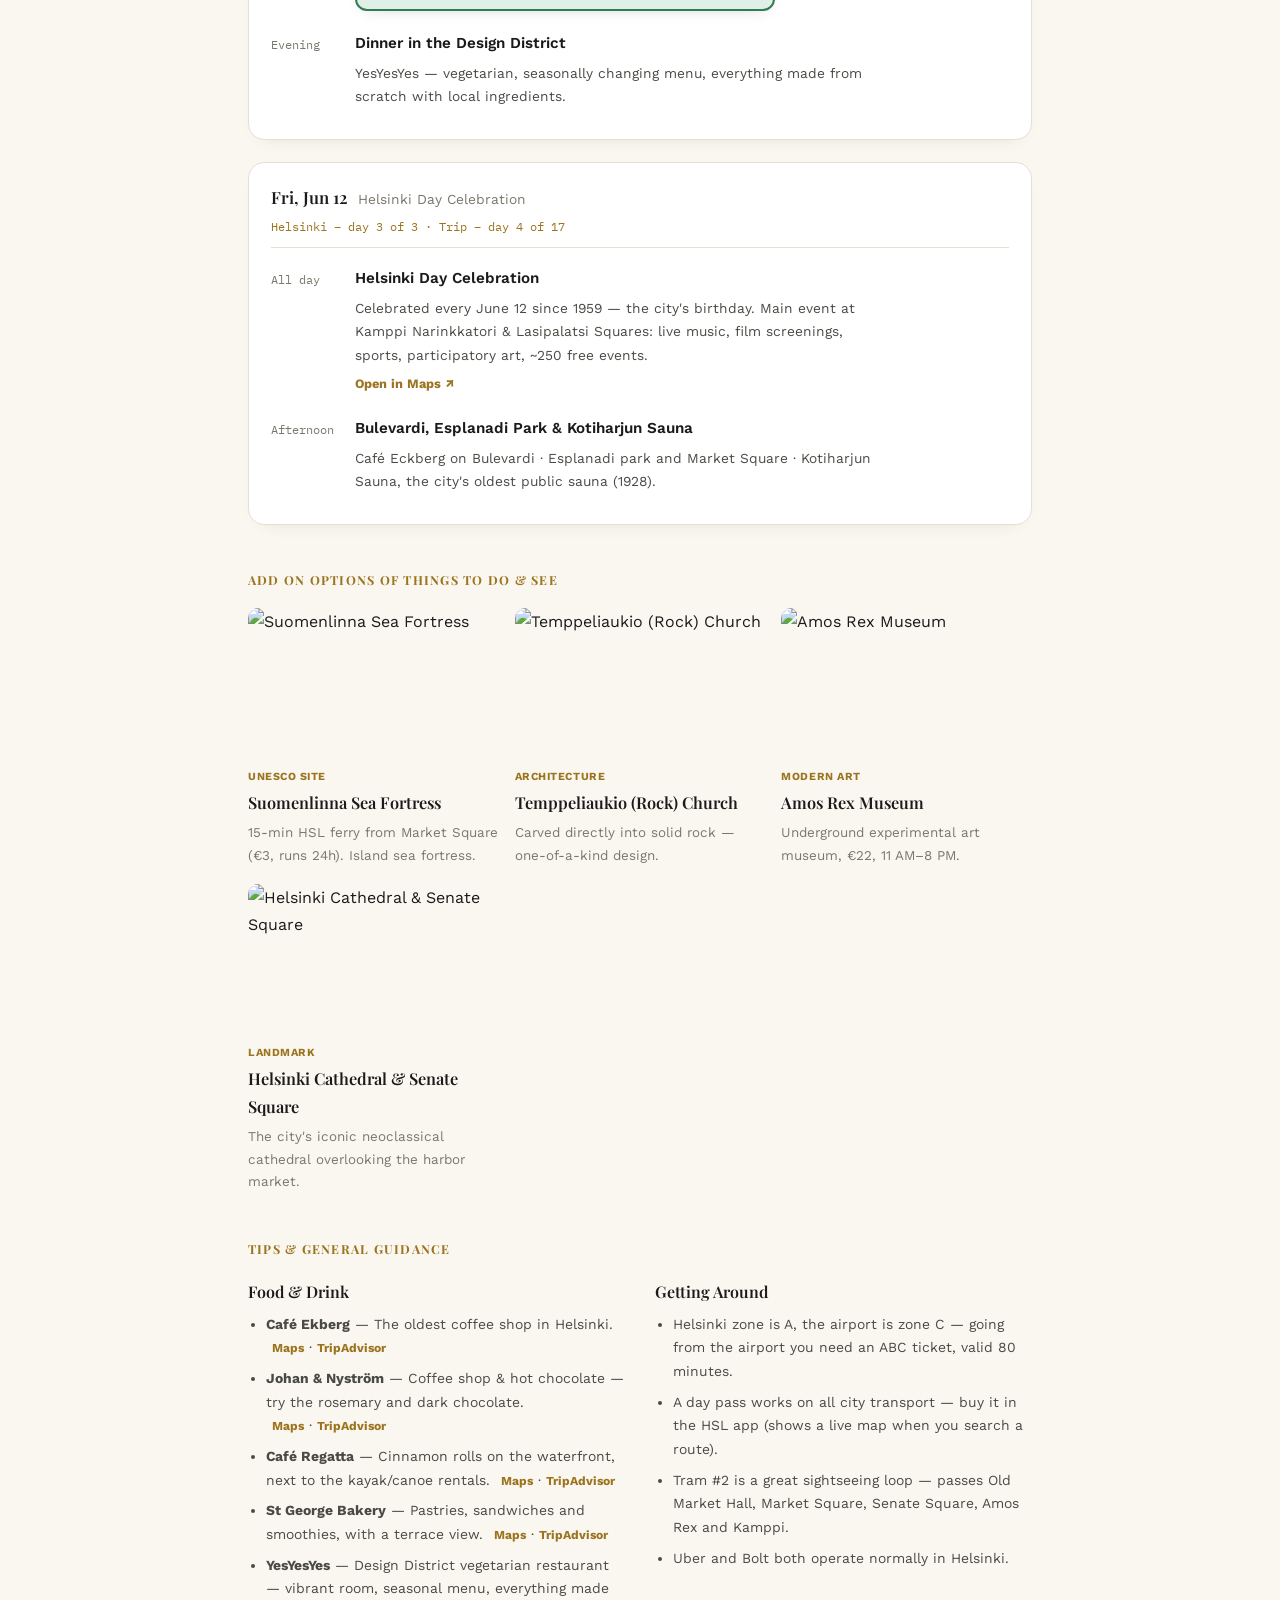
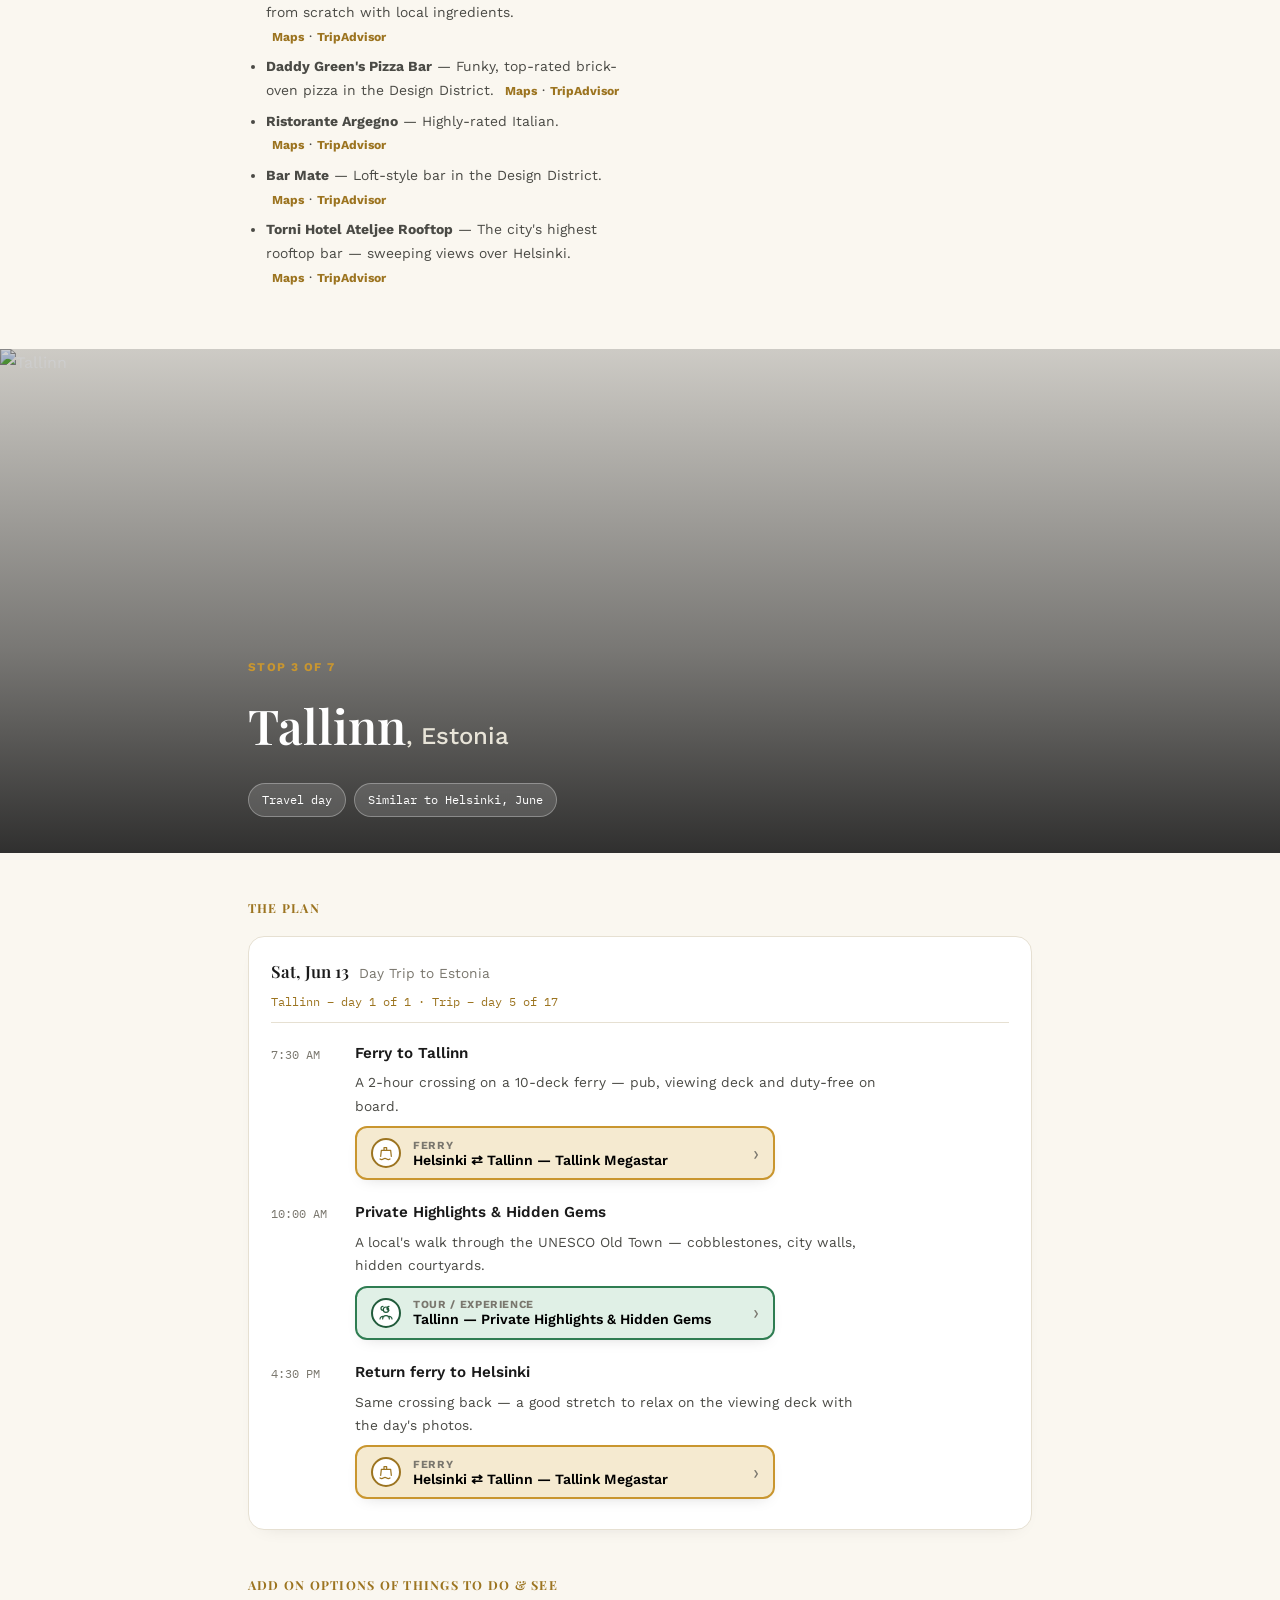
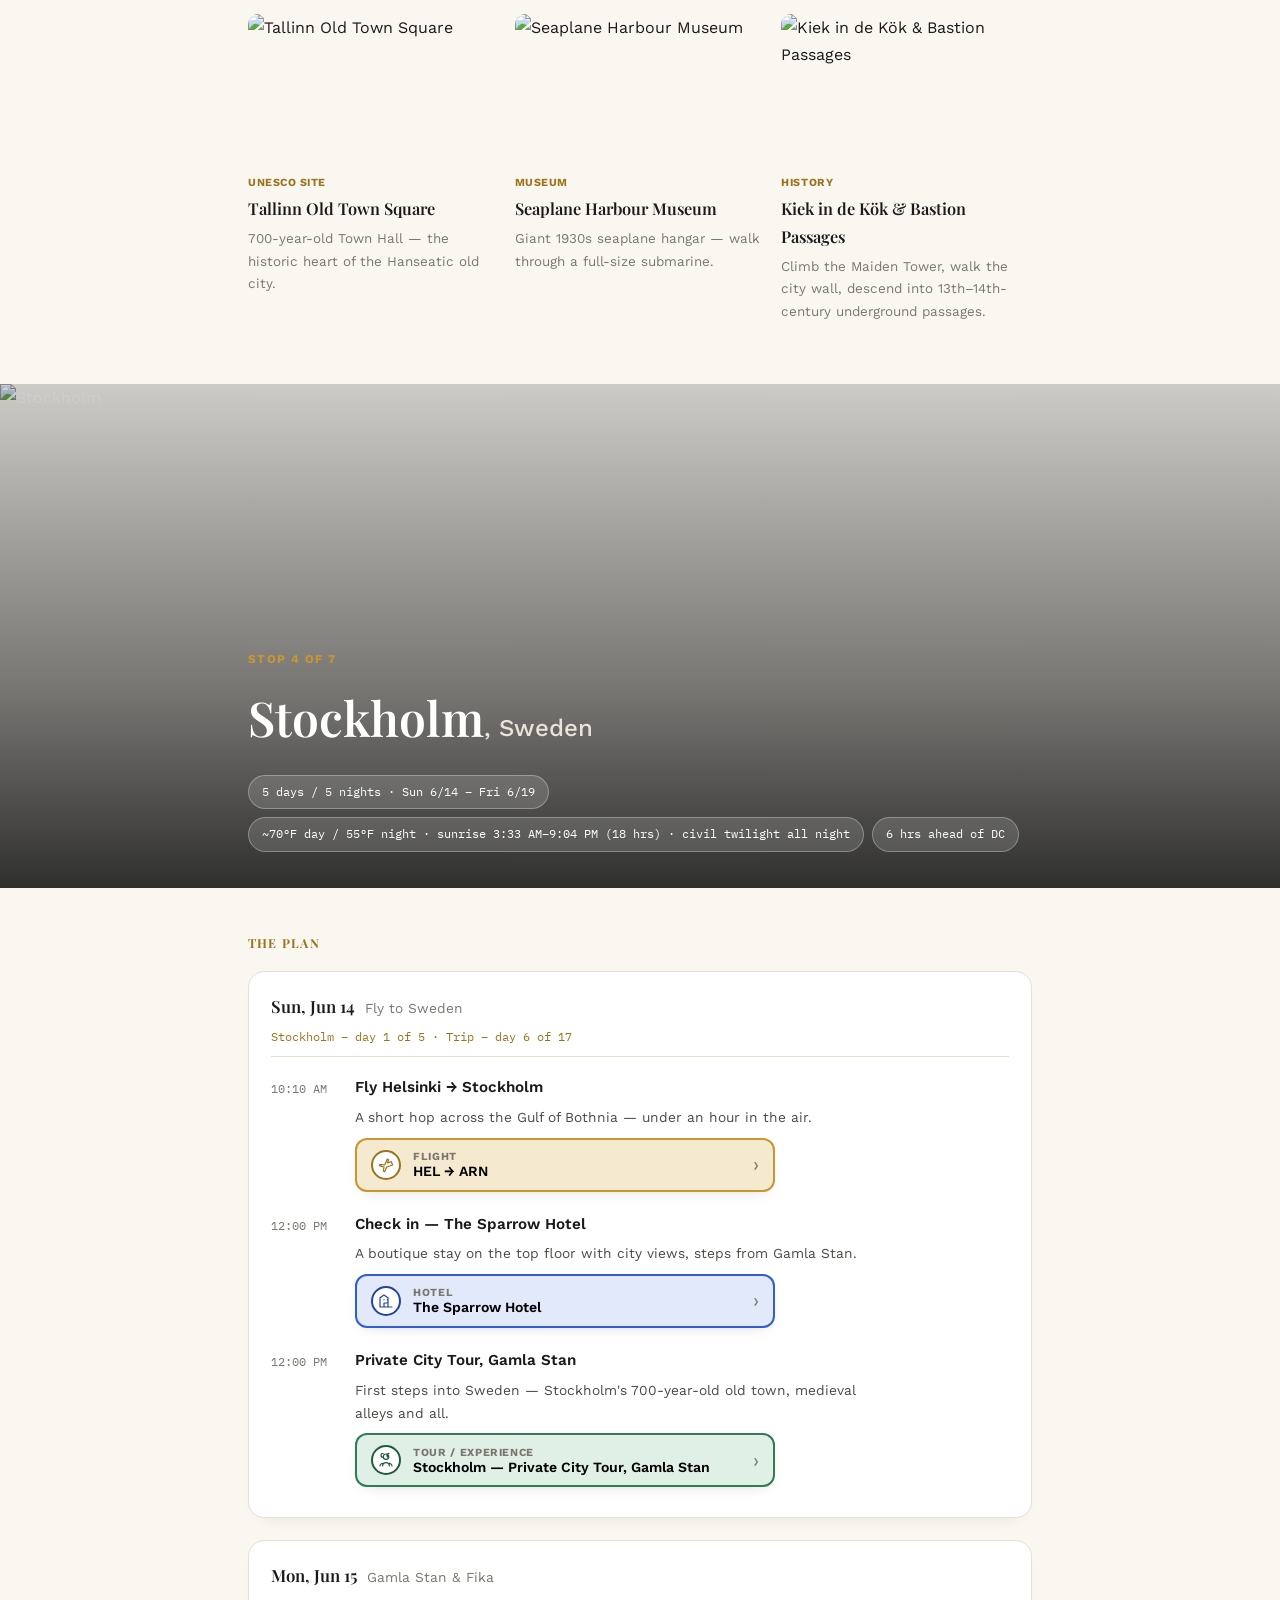
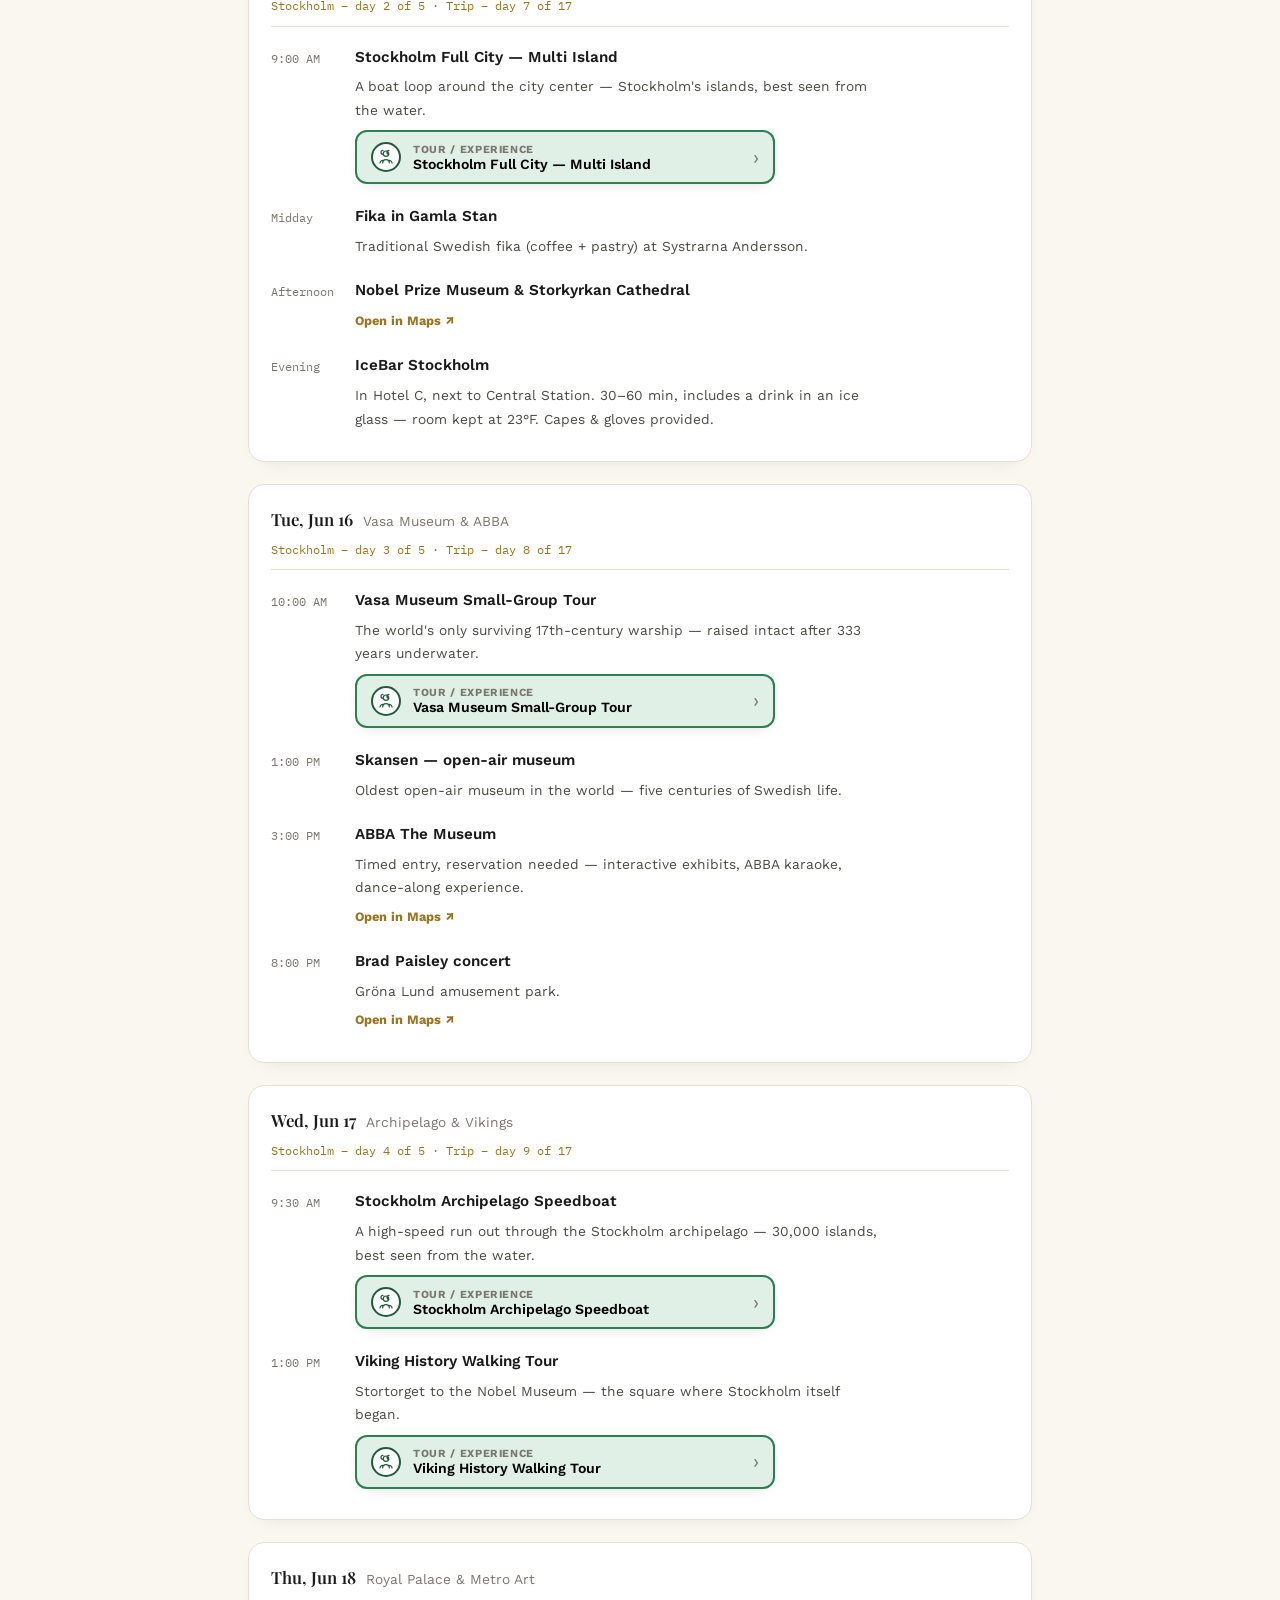
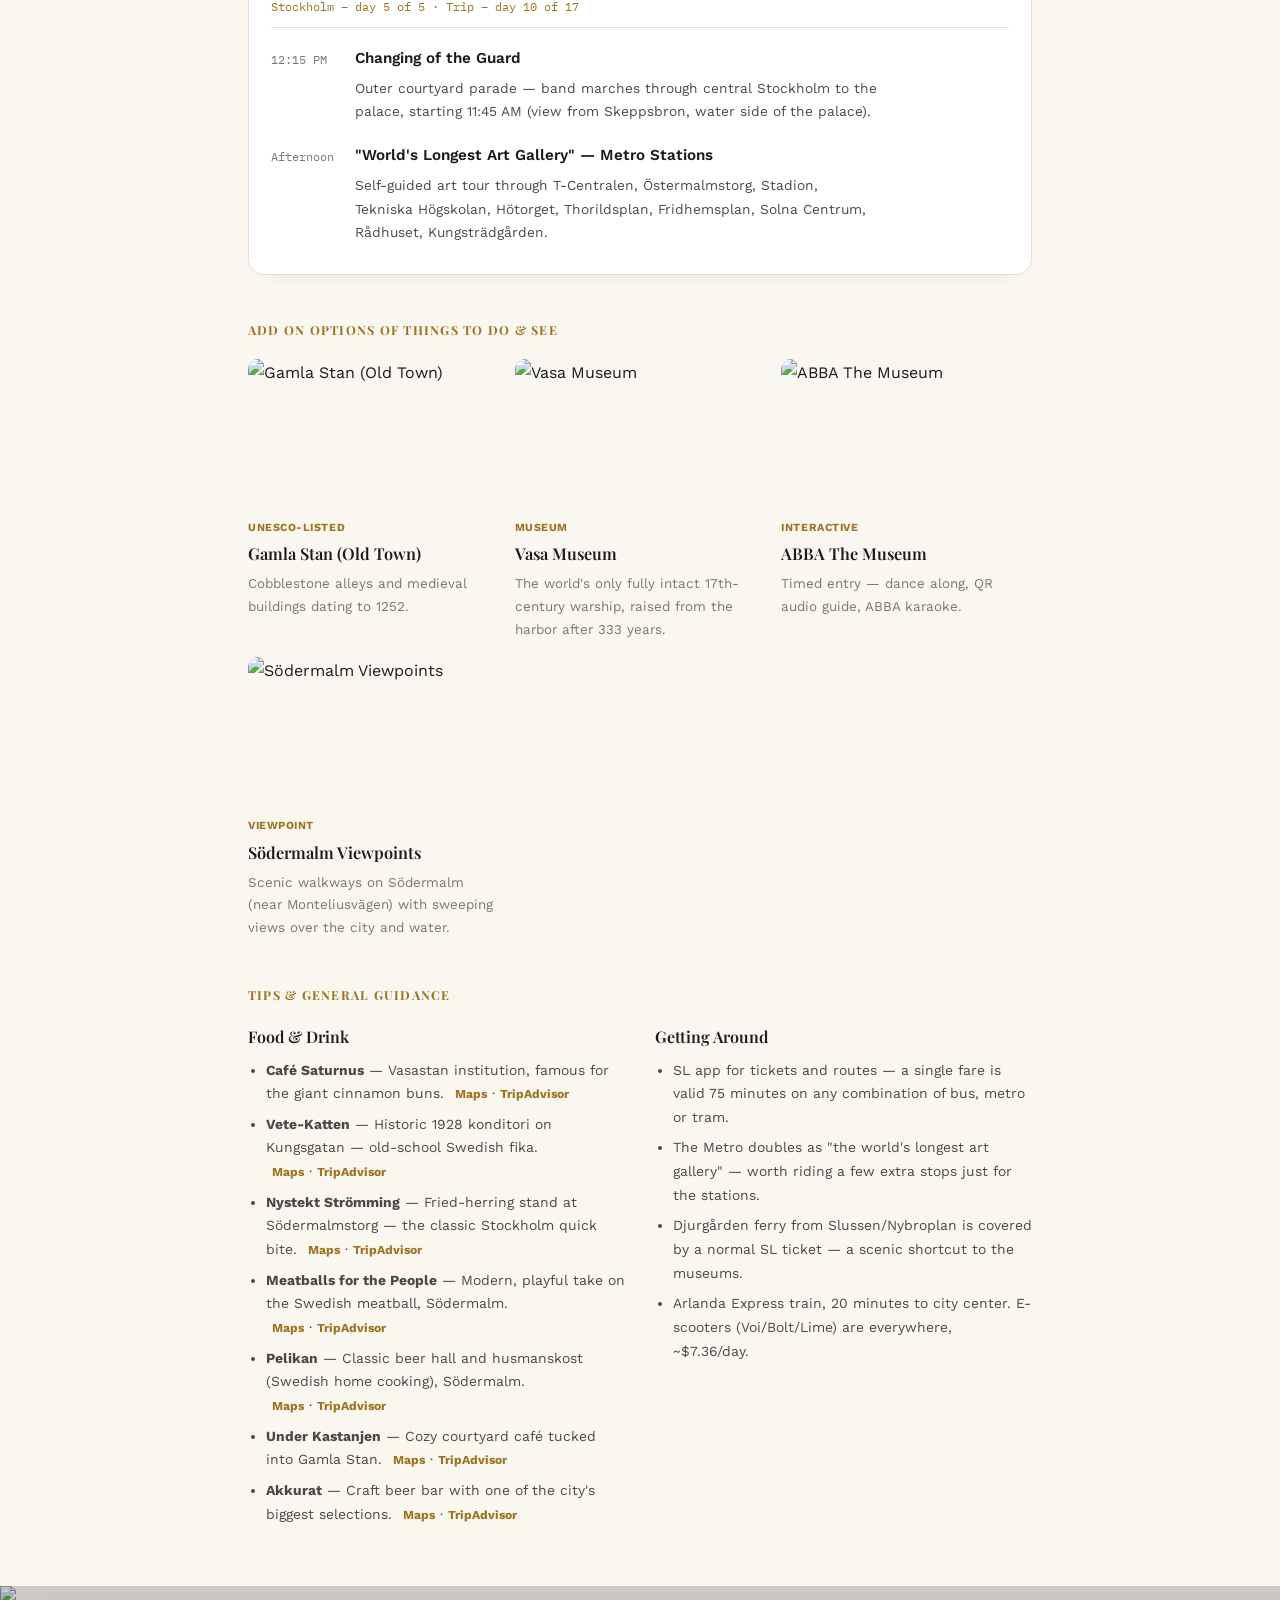
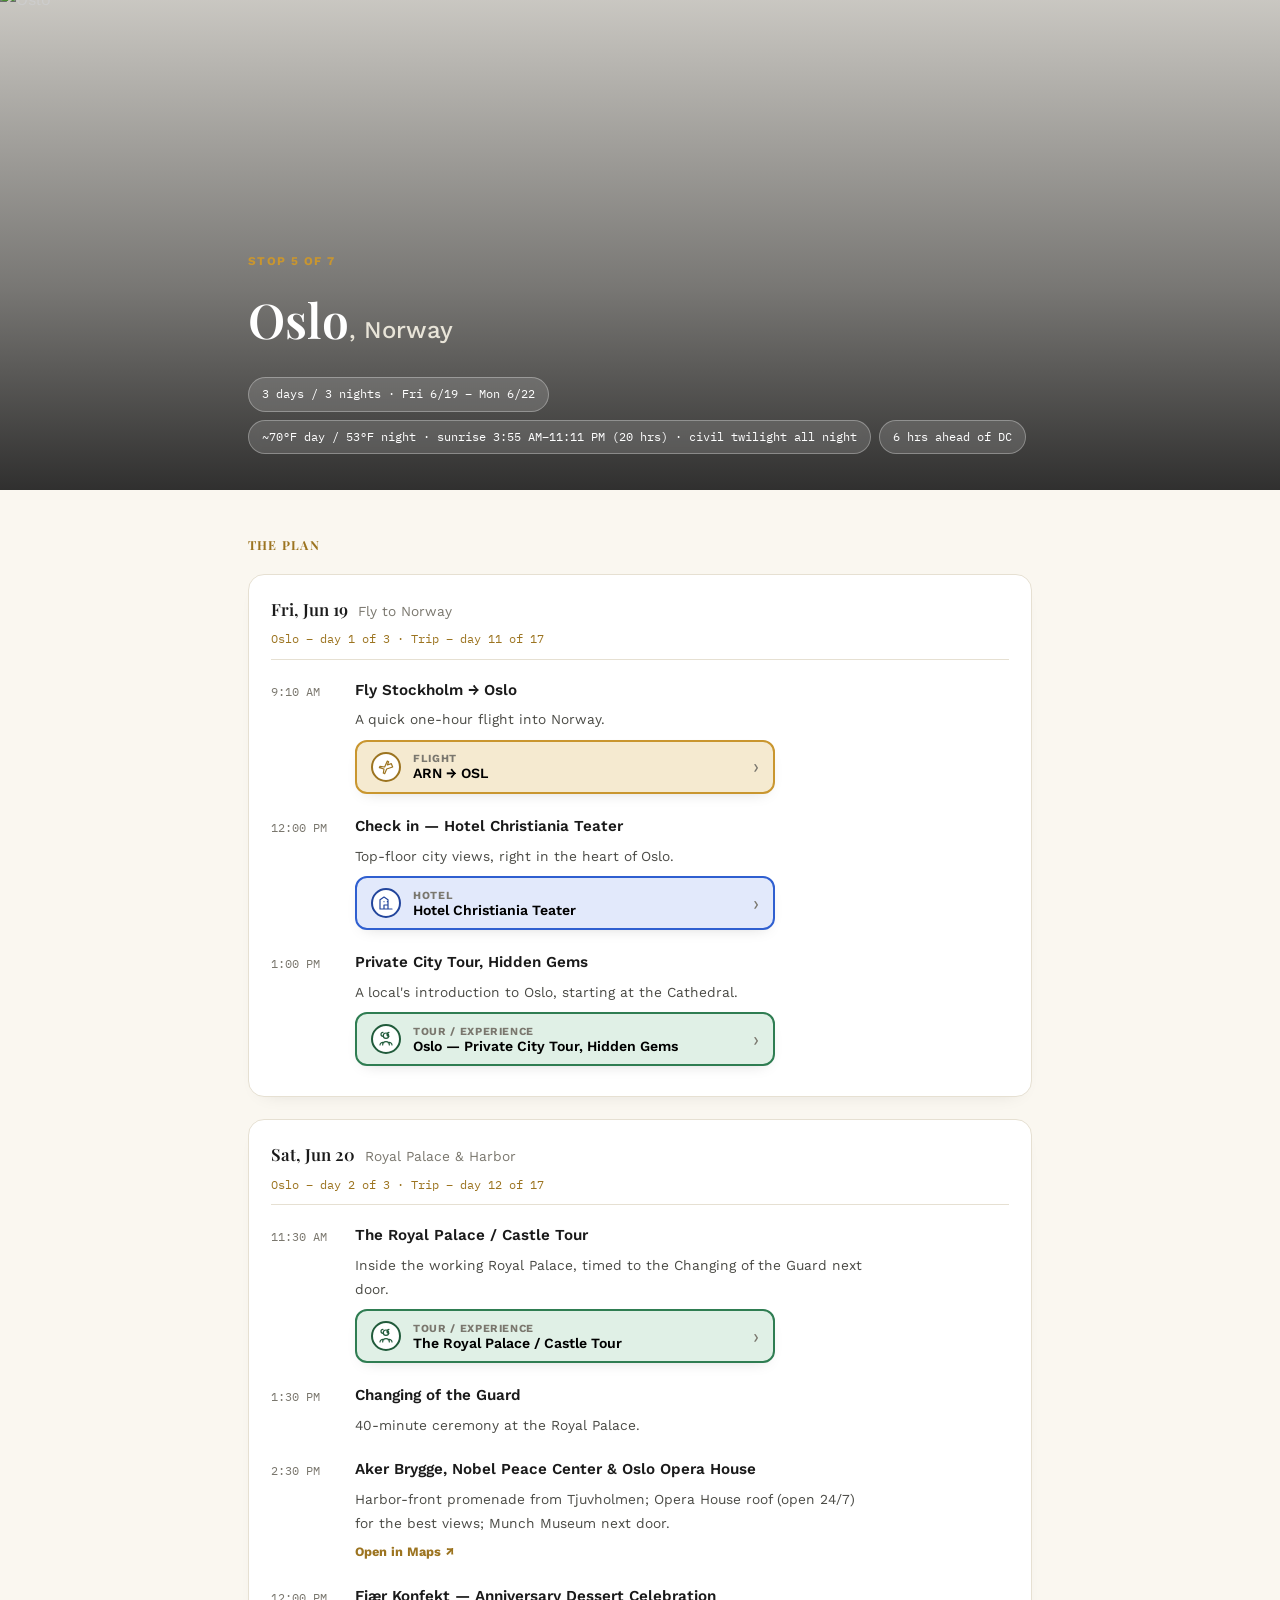
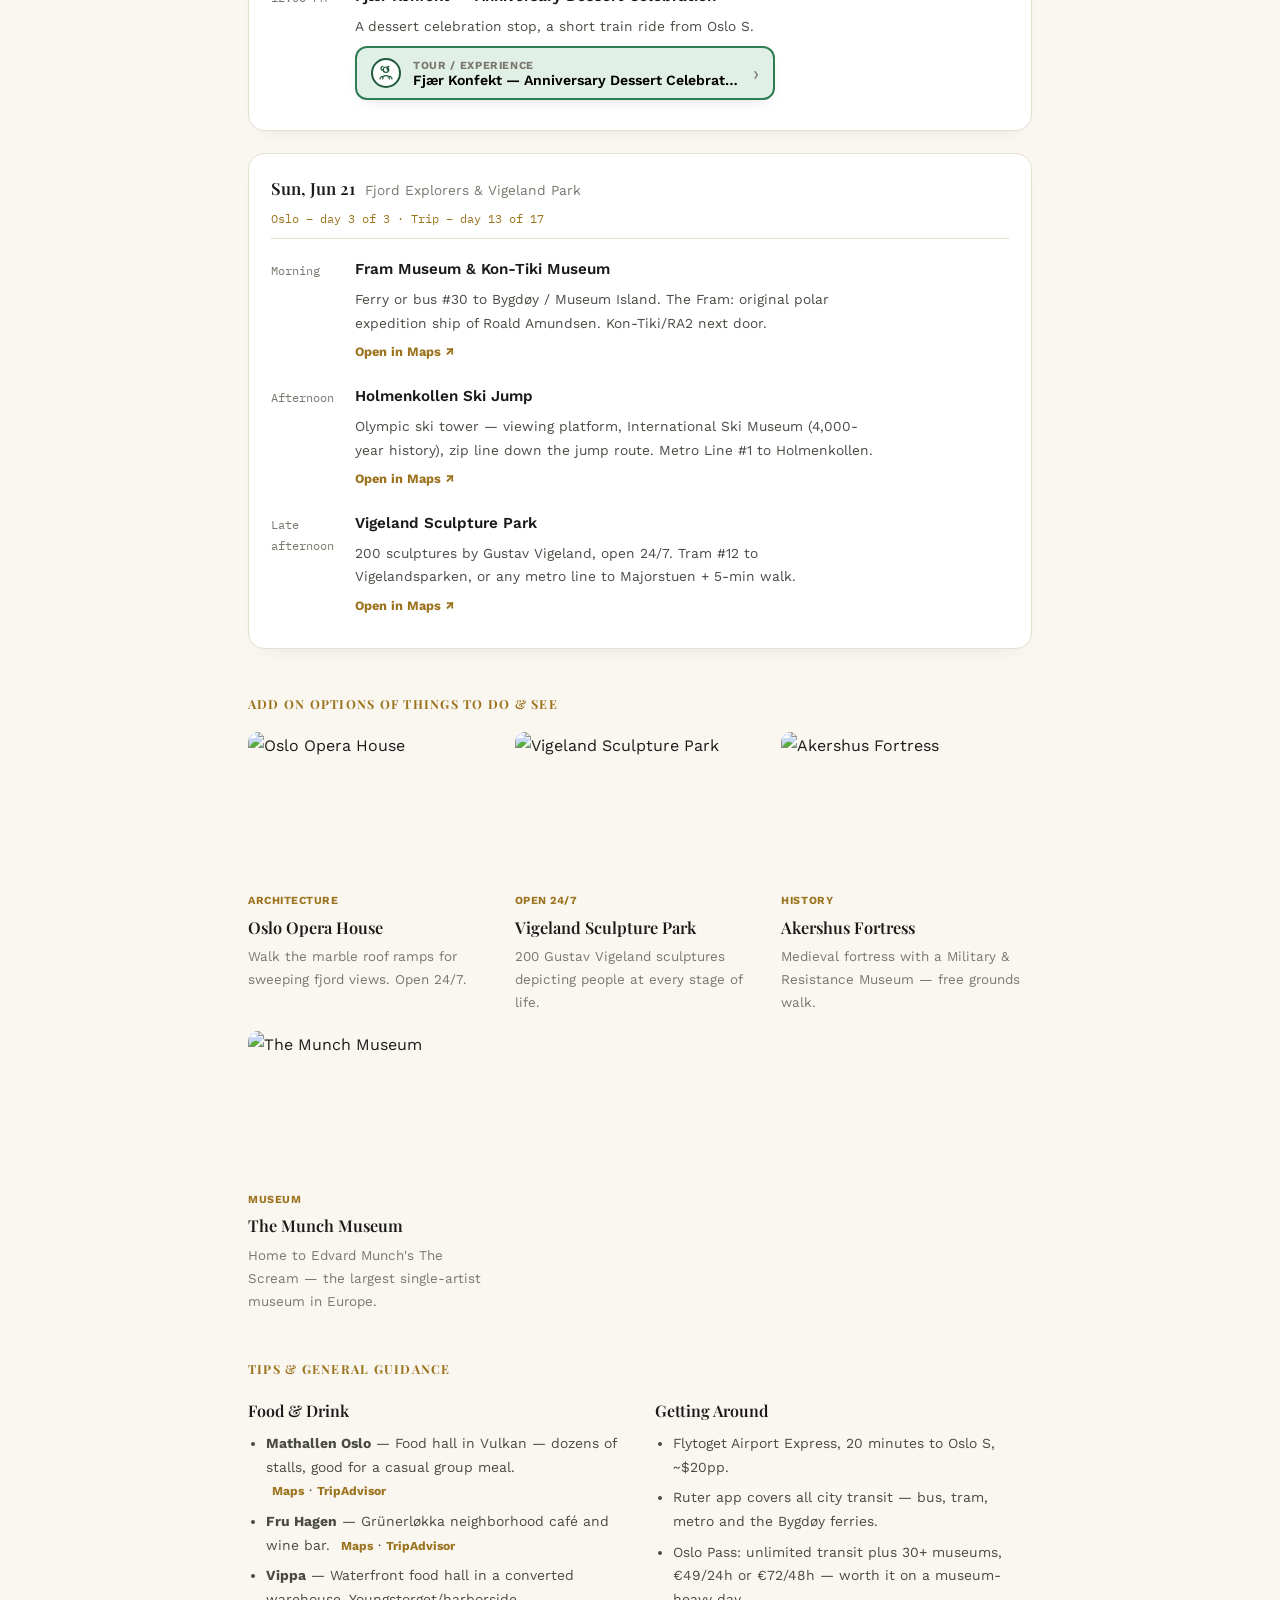
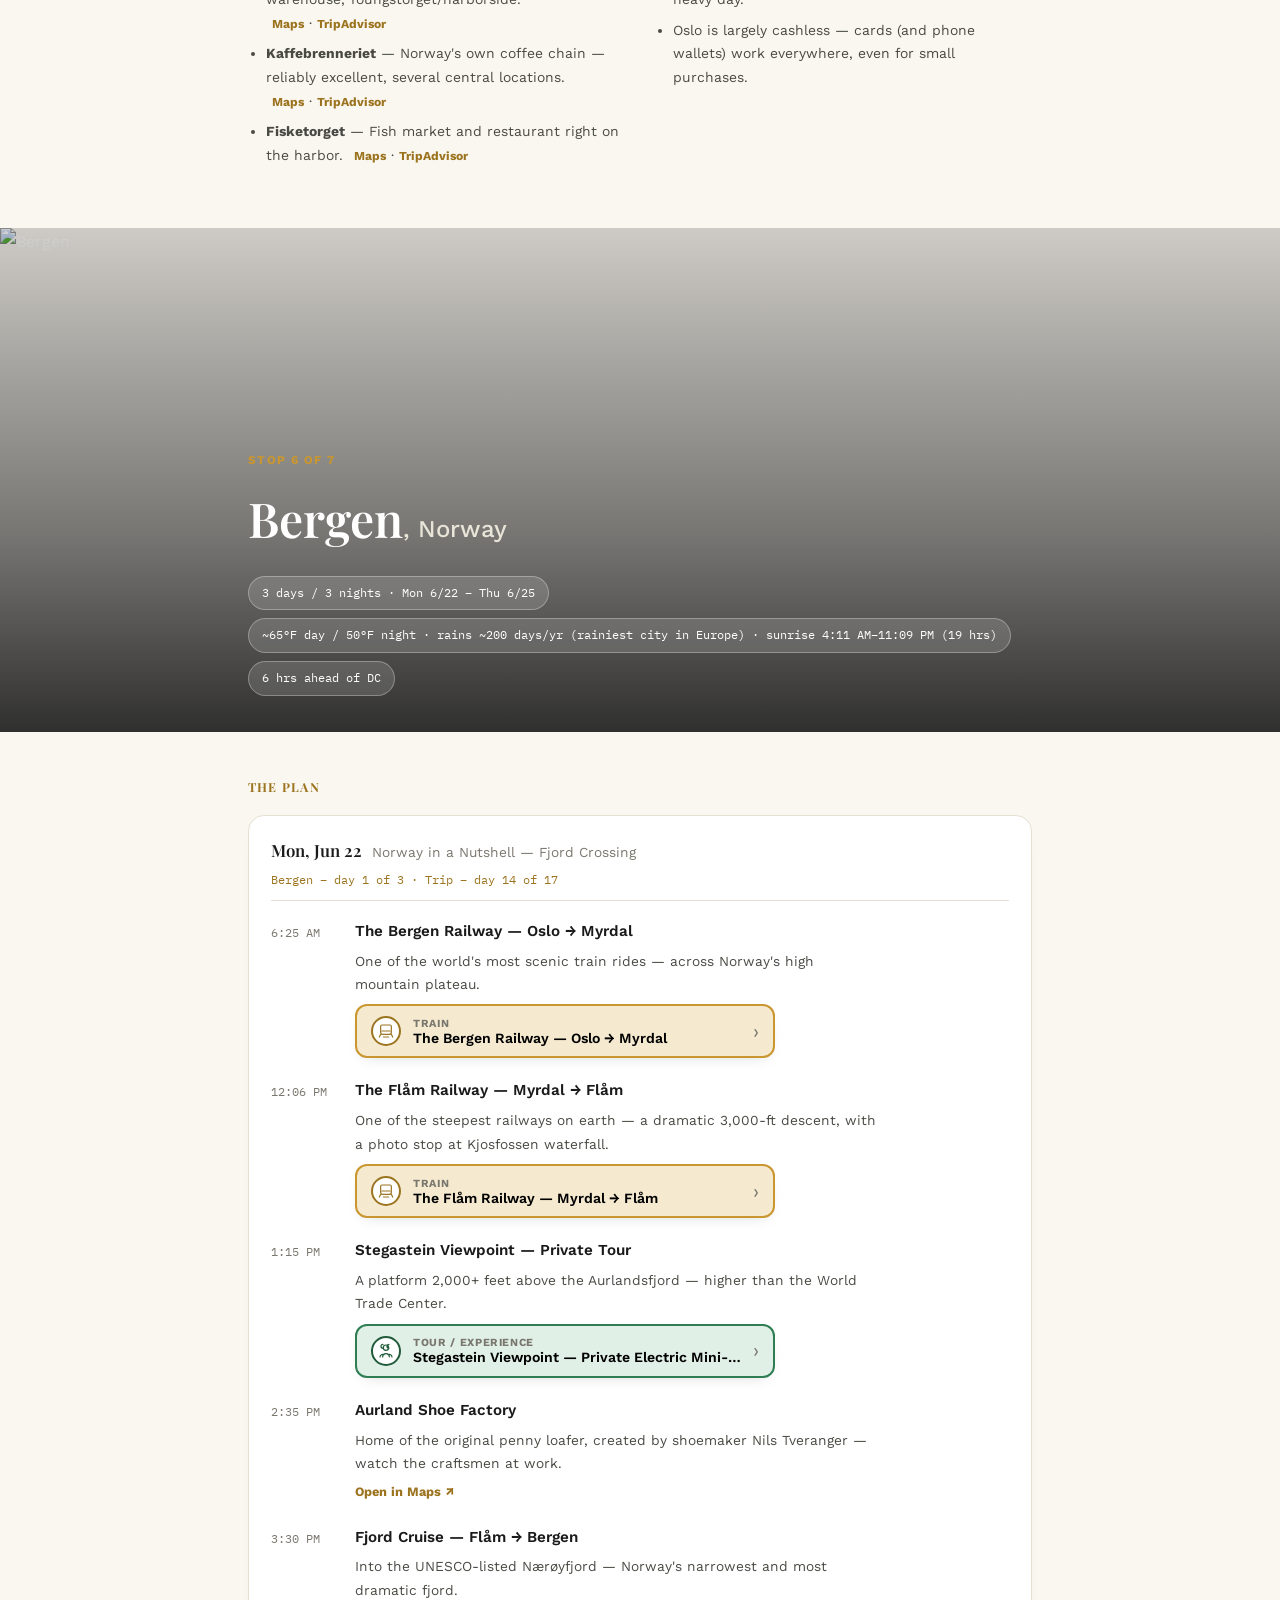
==== commit 8e76547e: "Rebuild New Concept per Steve's 2026-08-29 feedback Intro page: centered logo + slogan, client name " ====
--- a/magazine/index.html
+++ b/magazine/index.html
@@ -16,10 +16,6 @@
 <header class="topbar">
   <div class="wrap topbar-row">
     <span class="brand">Big Steps <em>Travel</em></span>
-    <div class="topbar-actions">
-      <button class="pill-btn" id="openReservations">Reservations</button>
-      <button class="pill-btn" id="openMap">Map</button>
-    </div>
   </div>
 </header>
 
--- a/magazine/style.css
+++ b/magazine/style.css
@@ -35,24 +35,27 @@
 .pill-btn{border:1px solid var(--ink);border-radius:999px;padding:8px 16px;font-weight:600;font-size:.84rem;color:var(--ink)}
 .pill-btn:hover{background:var(--ink);color:var(--paper)}
 
-/* Side rail (desktop) */
+/* Side rail (desktop) — larger point size per Steve's ask */
 .city-rail{
   position:fixed;top:50%;right:22px;transform:translateY(-50%);z-index:40;
-  display:flex;flex-direction:column;gap:10px;text-align:right;
+  display:flex;flex-direction:column;gap:12px;text-align:right;
 }
-.city-rail a{font-size:.76rem;font-weight:600;color:var(--ink-mute);text-decoration:none;padding-right:14px;border-right:2px solid transparent;transition:color .2s ease,border-color .2s ease}
+.city-rail a{font-size:.94rem;font-weight:700;color:var(--ink-mute);text-decoration:none;padding-right:14px;border-right:2px solid transparent;transition:color .2s ease,border-color .2s ease}
 .city-rail a.active{color:var(--gold-deep);border-color:var(--gold)}
 @media (max-width:980px){ .city-rail{display:none} }
 
-/* Hero */
-.hero{position:relative;height:78vh;min-height:460px;overflow:clip;color:#fff}
+/* Hero — intro page: centered logo, slogan, client name, dates, countries
+   with flags (Steve's full intro-page spec, 2026-08-29). */
+.hero{position:relative;height:82vh;min-height:520px;overflow:clip;color:#fff}
 .hero-img{position:absolute;inset:0;width:100%;height:100%;object-fit:cover}
-.hero-fade{position:absolute;inset:0;background:linear-gradient(180deg, rgba(26,26,26,.3) 0%, rgba(26,26,26,.62) 55%, rgba(26,26,26,.93) 100%)}
-.hero-content{position:relative;z-index:1;height:100%;display:flex;flex-direction:column;justify-content:flex-end;padding-bottom:64px}
-.hero-eyebrow{font-weight:700;font-size:.78rem;letter-spacing:.14em;text-transform:uppercase;color:var(--gold)}
-.hero-content h1{font-size:clamp(2.2rem,6vw,4rem);margin-top:14px;line-height:1.05}
-.hero-sub{margin-top:14px;font-size:1.05rem;color:#e8e4d8}
-.hero-quote{margin-top:22px;font-family:var(--display);font-style:italic;font-size:1.05rem;color:var(--gold-soft)}
+.hero-fade{position:absolute;inset:0;background:linear-gradient(180deg, rgba(26,26,26,.4) 0%, rgba(26,26,26,.66) 55%, rgba(26,26,26,.93) 100%)}
+.hero-content{position:relative;z-index:1;height:100%;display:flex;flex-direction:column;align-items:center;justify-content:center;text-align:center;padding-block:64px;gap:0}
+.hero-logo{display:flex;justify-content:center}
+.hero-logo svg{border-radius:9px;box-shadow:0 4px 14px -4px rgba(0,0,0,.5)}
+.hero-slogan{margin-top:14px;font-family:var(--display);font-style:italic;font-size:1rem;color:var(--gold-soft)}
+.hero-client{margin-top:28px;font-size:clamp(1.7rem,4.6vw,3rem);line-height:1.15;max-width:20ch;color:#fff}
+.hero-dates{margin-top:16px;font-size:1.08rem;color:#e8e4d8;font-weight:500}
+.hero-countries{margin-top:12px;font-size:.86rem;letter-spacing:.03em;color:#cfc9b8}
 
 /* City section */
 .city-section{margin-top:0}
@@ -62,6 +65,7 @@
 .city-band-content{position:relative;z-index:1;height:100%;display:flex;flex-direction:column;justify-content:flex-end;padding-bottom:36px}
 .city-eyebrow{font-weight:700;font-size:.74rem;letter-spacing:.12em;text-transform:uppercase;color:var(--gold)}
 .city-band-content h2{font-size:clamp(1.8rem,4.4vw,3rem);margin-top:8px;color:#fff}
+.city-country-inline{font-family:var(--sans);font-weight:500;font-size:.5em;color:#e8e4d8;vertical-align:2%}
 .city-badges{display:flex;flex-wrap:wrap;gap:8px;margin-top:16px}
 .city-badges span{font-family:var(--mono);font-size:.76rem;background:rgba(255,255,255,.14);border:1px solid rgba(255,255,255,.3);backdrop-filter:blur(6px);border-radius:999px;padding:6px 13px;color:#fff}
 
@@ -69,11 +73,13 @@
 .section-label{font-size:.78rem;font-weight:700;letter-spacing:.1em;text-transform:uppercase;color:var(--gold-deep);margin-top:44px;margin-bottom:18px}
 .city-body>.section-label:first-child{margin-top:0}
 
-/* Plan (day-by-day within a city) */
-.plan-day{margin-bottom:30px}
-.plan-day-head{display:flex;align-items:baseline;gap:10px;margin-bottom:12px;padding-bottom:8px;border-bottom:1px solid var(--line)}
+/* Plan (day-by-day within a city) — each day boxed and separated, like the
+   Continuation template (Steve's ask). */
+.plan-day{margin-bottom:22px;background:var(--card);border:1px solid var(--line);border-radius:16px;padding:20px 22px;box-shadow:0 8px 20px -16px rgba(26,26,26,.2)}
+.plan-day-head{display:flex;align-items:baseline;gap:10px;padding-bottom:6px}
 .plan-date{font-family:var(--display);font-weight:600;font-size:1.05rem}
 .plan-day-title{font-size:.86rem;color:var(--ink-mute)}
+.plan-countdown{font-size:.72rem;color:var(--gold-deep);padding-bottom:10px;margin-bottom:8px;border-bottom:1px solid var(--line)}
 .plan-row{display:grid;grid-template-columns:70px minmax(0,1fr);gap:14px;padding-block:10px}
 .plan-time{font-size:.78rem;color:var(--ink-mute);padding-top:3px}
 .plan-main{min-width:0}
@@ -82,17 +88,20 @@
 .plan-maplink{display:inline-block;margin-top:6px;font-size:.8rem;font-weight:700;color:var(--gold-deep);text-decoration:none}
 
 /* Boarding-pass ticket — the reservation-detail affordance, styled like a
-   perforated ticket stub instead of a plain chip. Color-coded by type. */
+   perforated ticket stub instead of a plain chip. Fully color-framed by
+   type (Steve's ask: "fully frame the circle, not just a bar on the left"). */
 .boarding-pass{
   margin-top:8px;display:flex;align-items:center;gap:12px;width:100%;max-width:420px;
-  background:var(--card);border:1px solid var(--line);border-radius:12px;padding:10px 14px;
+  background:var(--card);border:2px solid var(--line);border-radius:12px;padding:10px 14px;
   position:relative;text-align:left;box-shadow:0 6px 16px -10px rgba(26,26,26,.25);
 }
-.boarding-pass::before{content:"";position:absolute;left:0;top:0;bottom:0;width:5px;border-radius:12px 0 0 12px;background:var(--c-tour)}
-.boarding-pass.restype-hotel::before{background:var(--c-hotel)}
-.boarding-pass.restype-transport::before{background:var(--c-transport)}
-.boarding-pass.restype-tour::before{background:var(--c-tour)}
-.bp-icon{width:30px;height:30px;border-radius:8px;background:var(--paper);border:1px solid var(--line);display:flex;align-items:center;justify-content:center;flex:0 0 auto;color:var(--ink-soft)}
+.boarding-pass.restype-hotel{border-color:var(--c-hotel);background:var(--c-hotel-soft)}
+.boarding-pass.restype-transport{border-color:var(--c-transport);background:var(--c-transport-soft)}
+.boarding-pass.restype-tour{border-color:var(--c-tour);background:var(--c-tour-soft)}
+.bp-icon{width:30px;height:30px;border-radius:50%;background:var(--card);border:2px solid var(--line);display:flex;align-items:center;justify-content:center;flex:0 0 auto;color:var(--ink-soft)}
+.boarding-pass.restype-hotel .bp-icon{border-color:var(--c-hotel-deep);color:var(--c-hotel-deep)}
+.boarding-pass.restype-transport .bp-icon{border-color:var(--c-transport-deep);color:var(--c-transport-deep)}
+.boarding-pass.restype-tour .bp-icon{border-color:var(--c-tour-deep);color:var(--c-tour-deep)}
 .bp-icon svg{width:16px;height:16px}
 .bp-text{display:flex;flex-direction:column;flex:1;min-width:0}
 .bp-label{font-size:.68rem;text-transform:uppercase;letter-spacing:.06em;color:var(--ink-mute);font-weight:700}
@@ -112,6 +121,15 @@
 .guide-col h4{font-size:1rem;margin-bottom:8px}
 .guide-col ul{margin:0;padding-left:18px;display:flex;flex-direction:column;gap:7px}
 .guide-col li{font-size:.87rem;color:var(--ink-soft)}
+.food-links{margin-left:6px;white-space:nowrap}
+.food-links a{font-size:.76rem;font-weight:700;color:var(--gold-deep);text-decoration:none}
+.food-links a:hover{text-decoration:underline}
+
+/* Quick links — Reservations/Map, moved below the last (Return) section
+   per Steve's ask, renamed "Reservation Links/Info" / "Google Map Links". */
+.quick-links{display:flex;justify-content:center;gap:14px;padding-block:34px 6px;flex-wrap:wrap}
+.quick-links .pill-btn{border:1px solid var(--ink);border-radius:999px;padding:11px 22px;font-weight:600;font-size:.9rem;color:var(--ink)}
+.quick-links .pill-btn:hover{background:var(--ink);color:var(--paper)}
 
 .site-footer{padding-block:40px;text-align:center;color:var(--ink-mute);font-size:.85rem;border-top:1px solid var(--line);margin-top:20px}
 
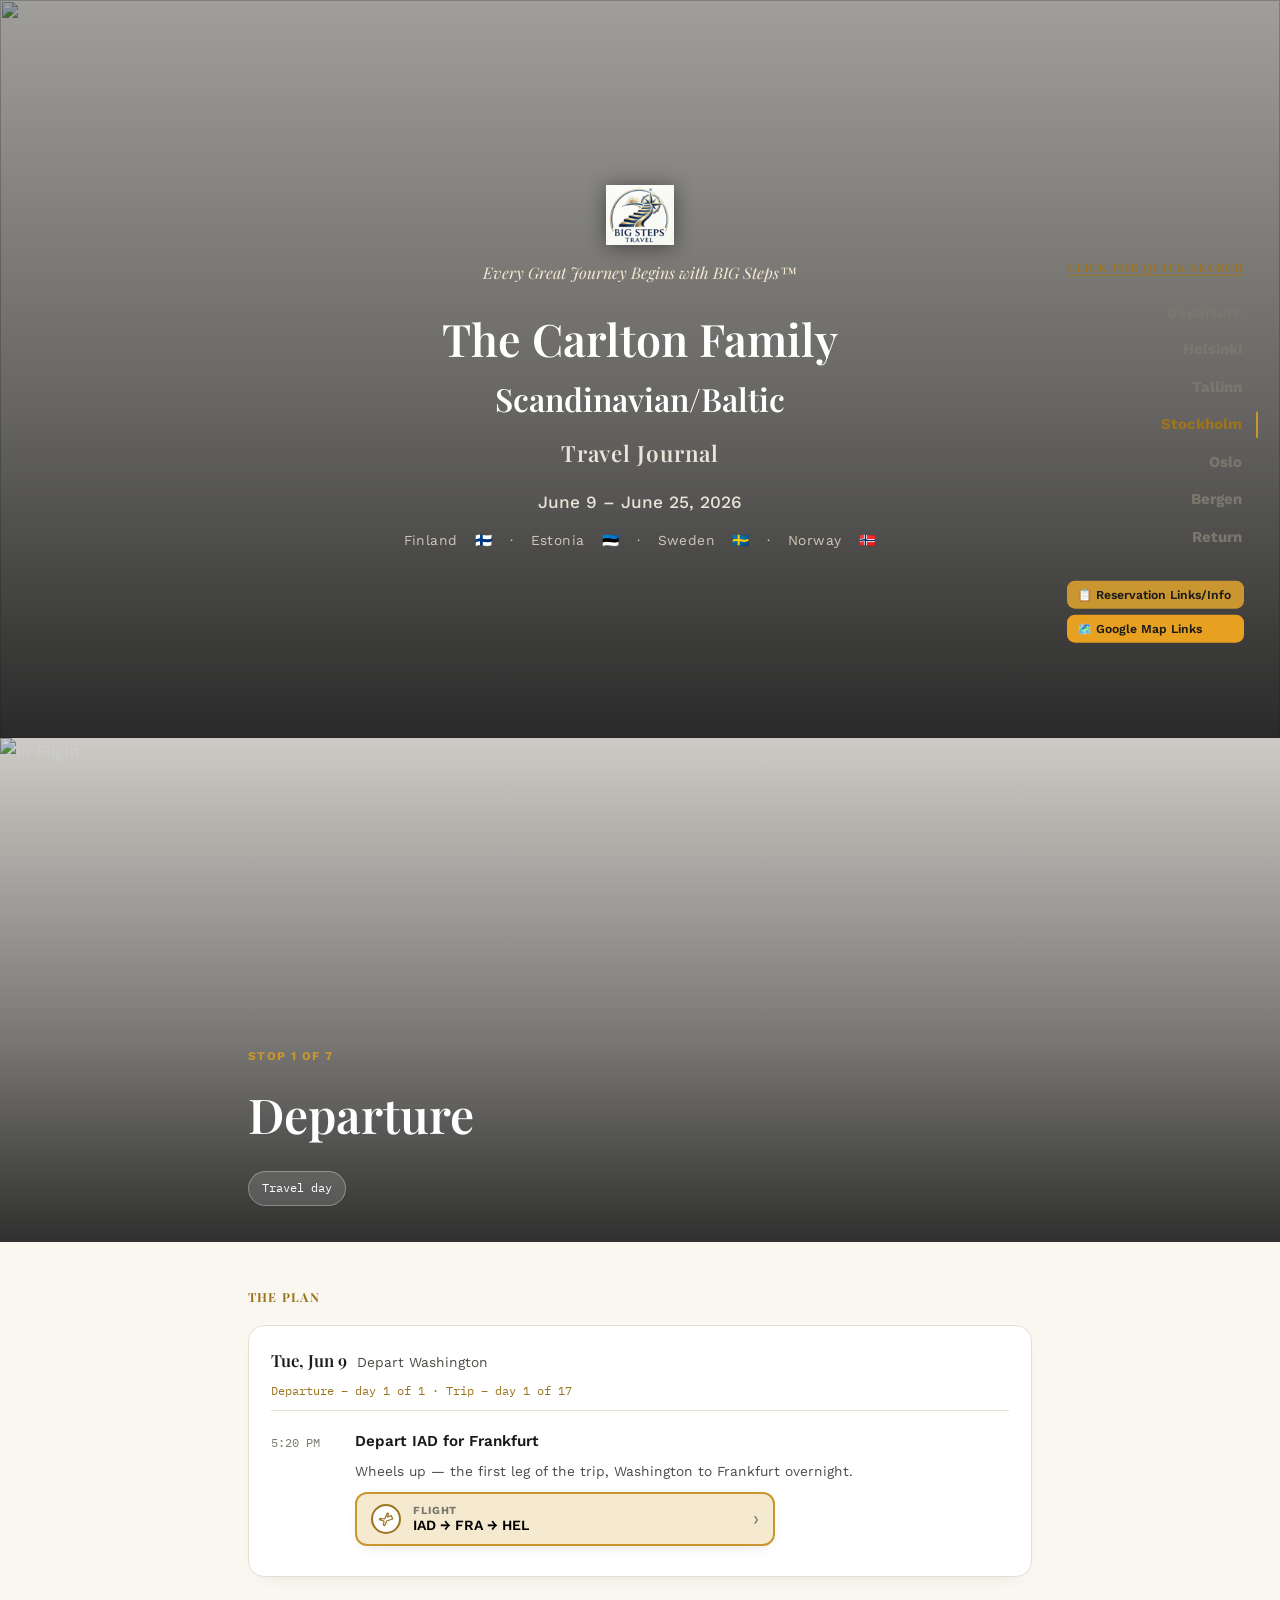
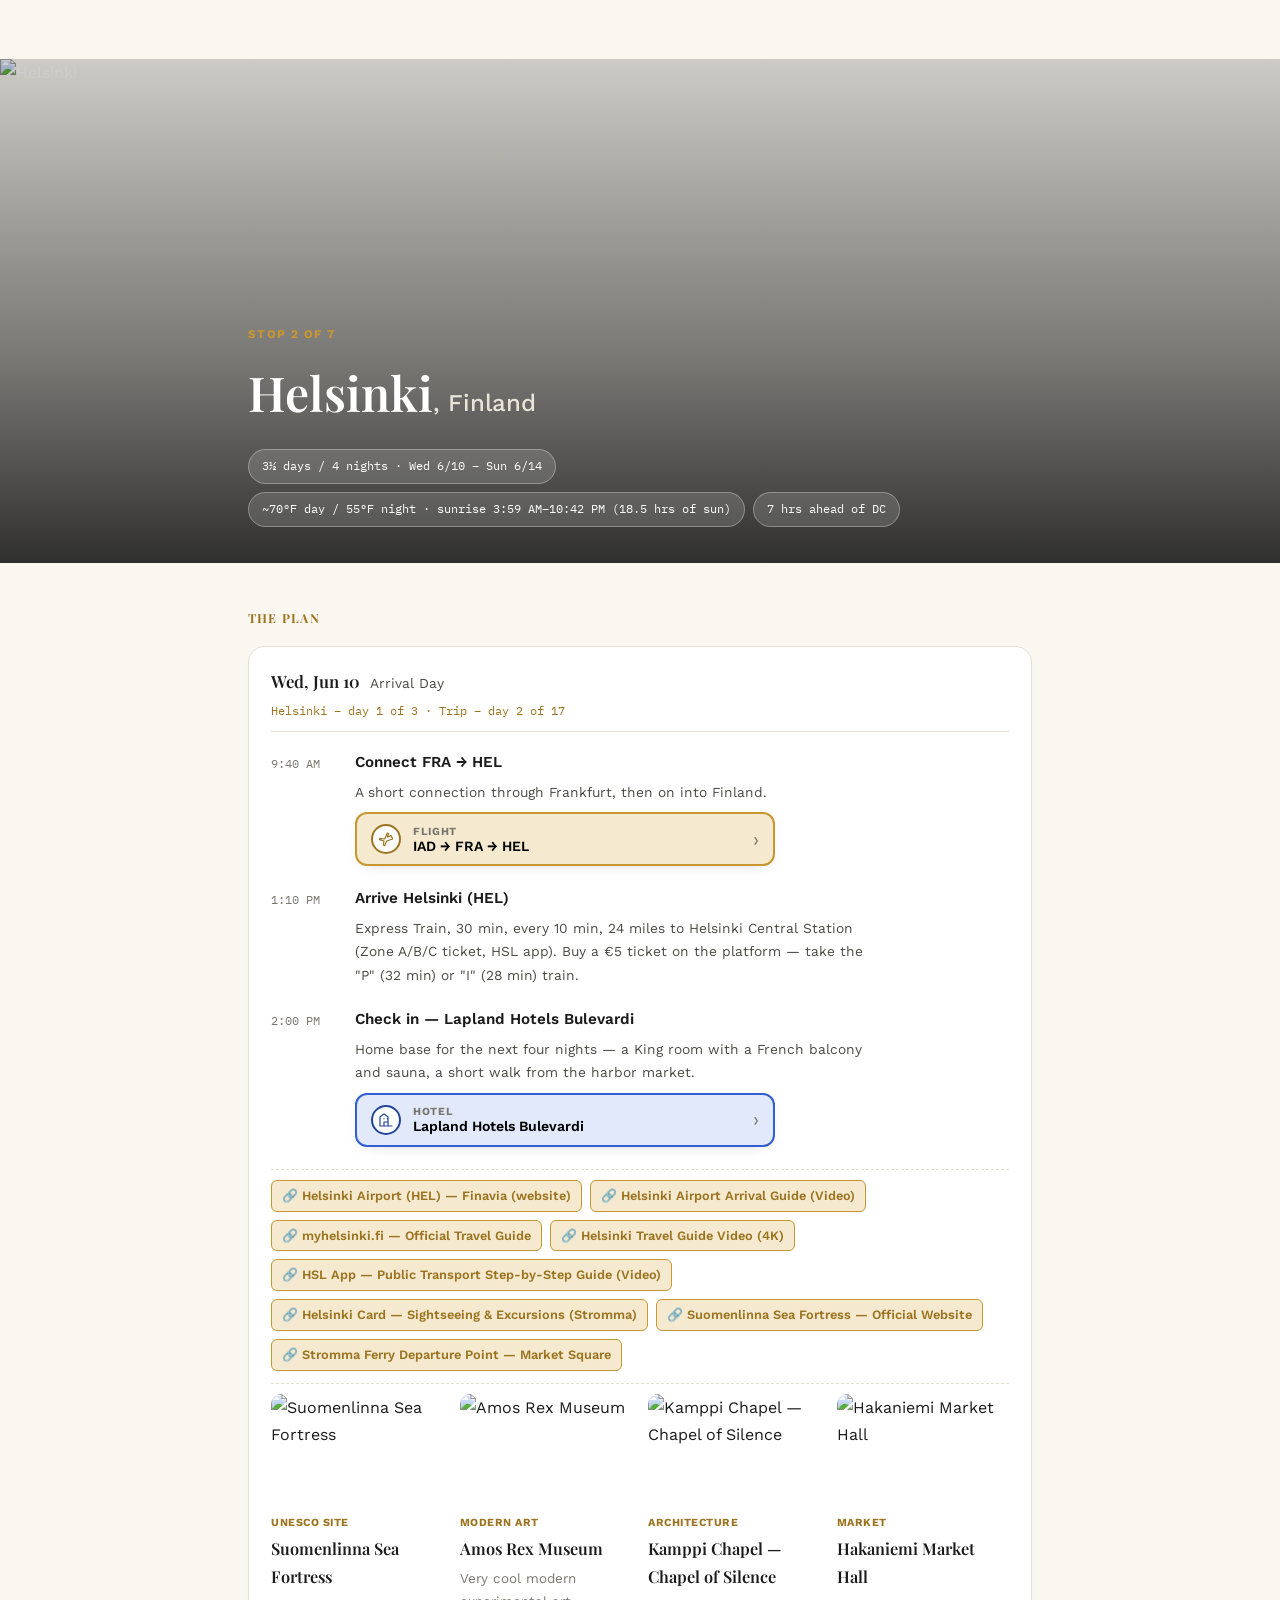
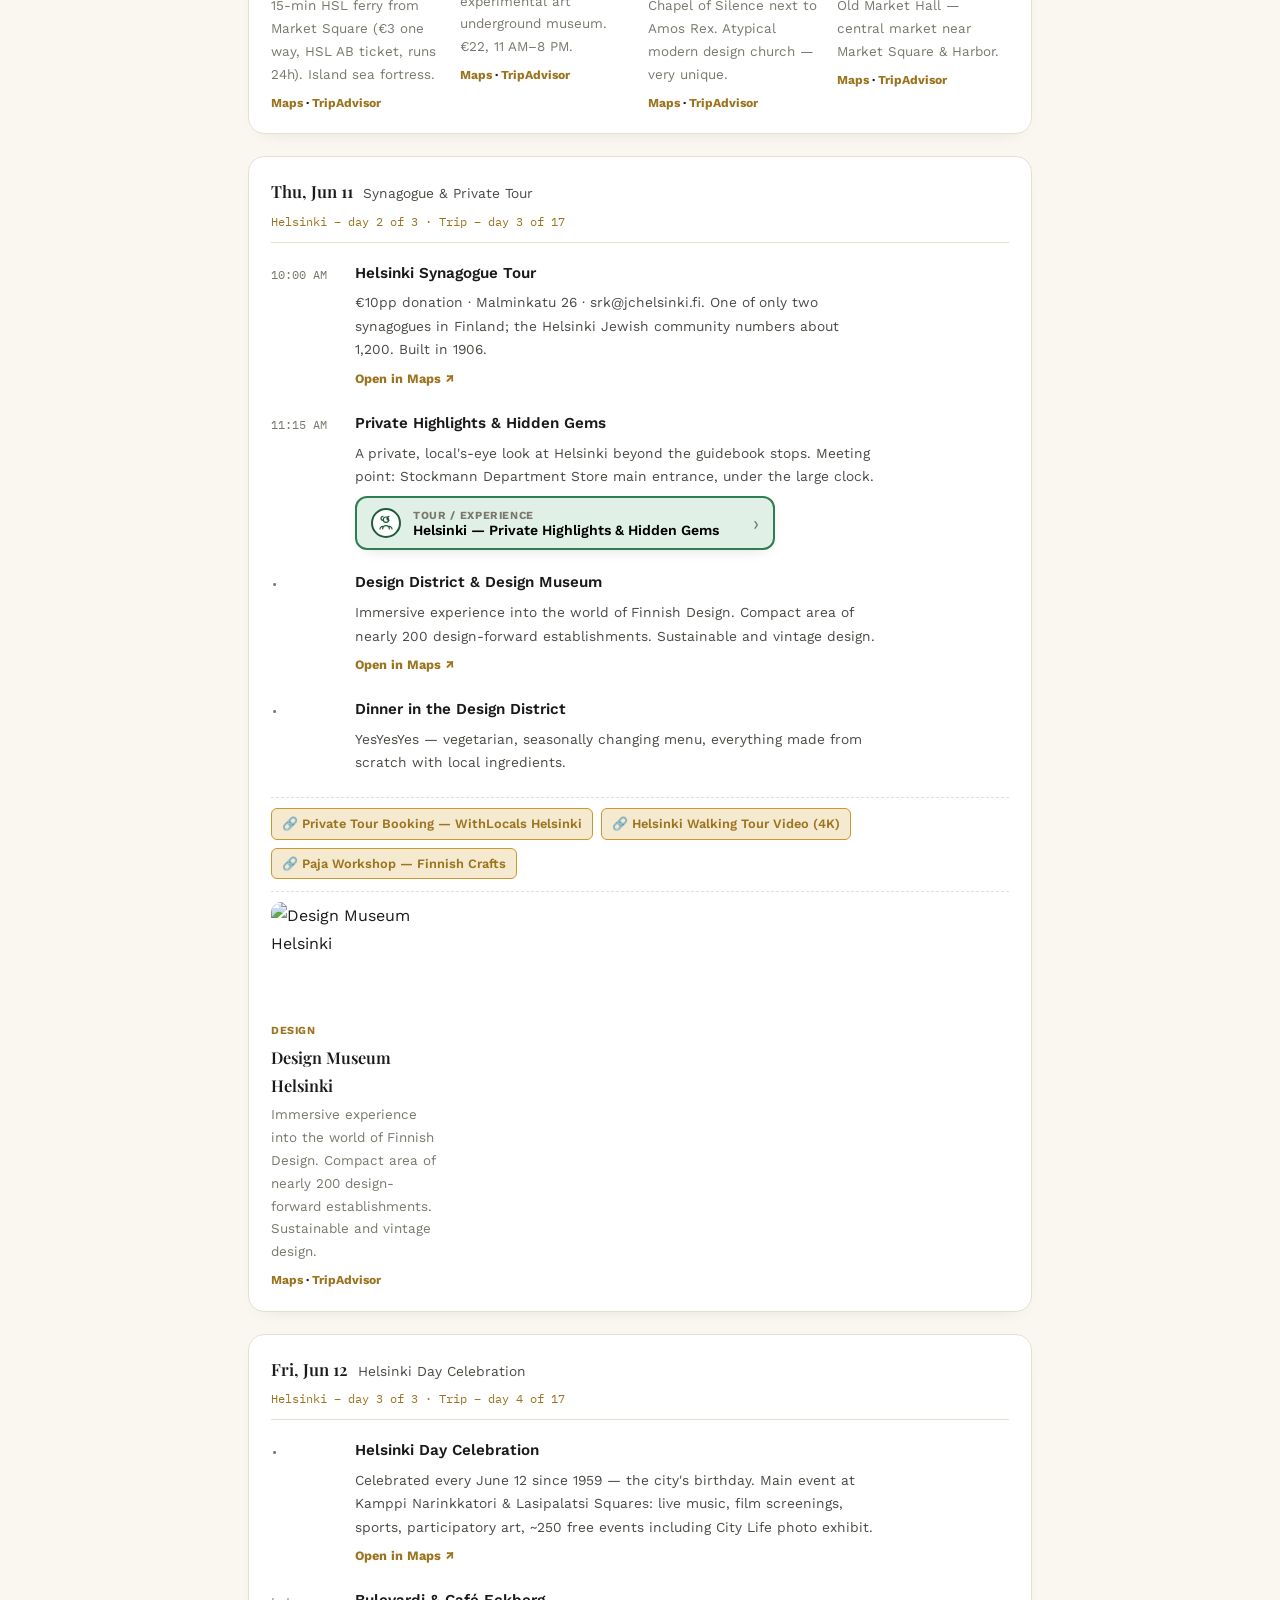
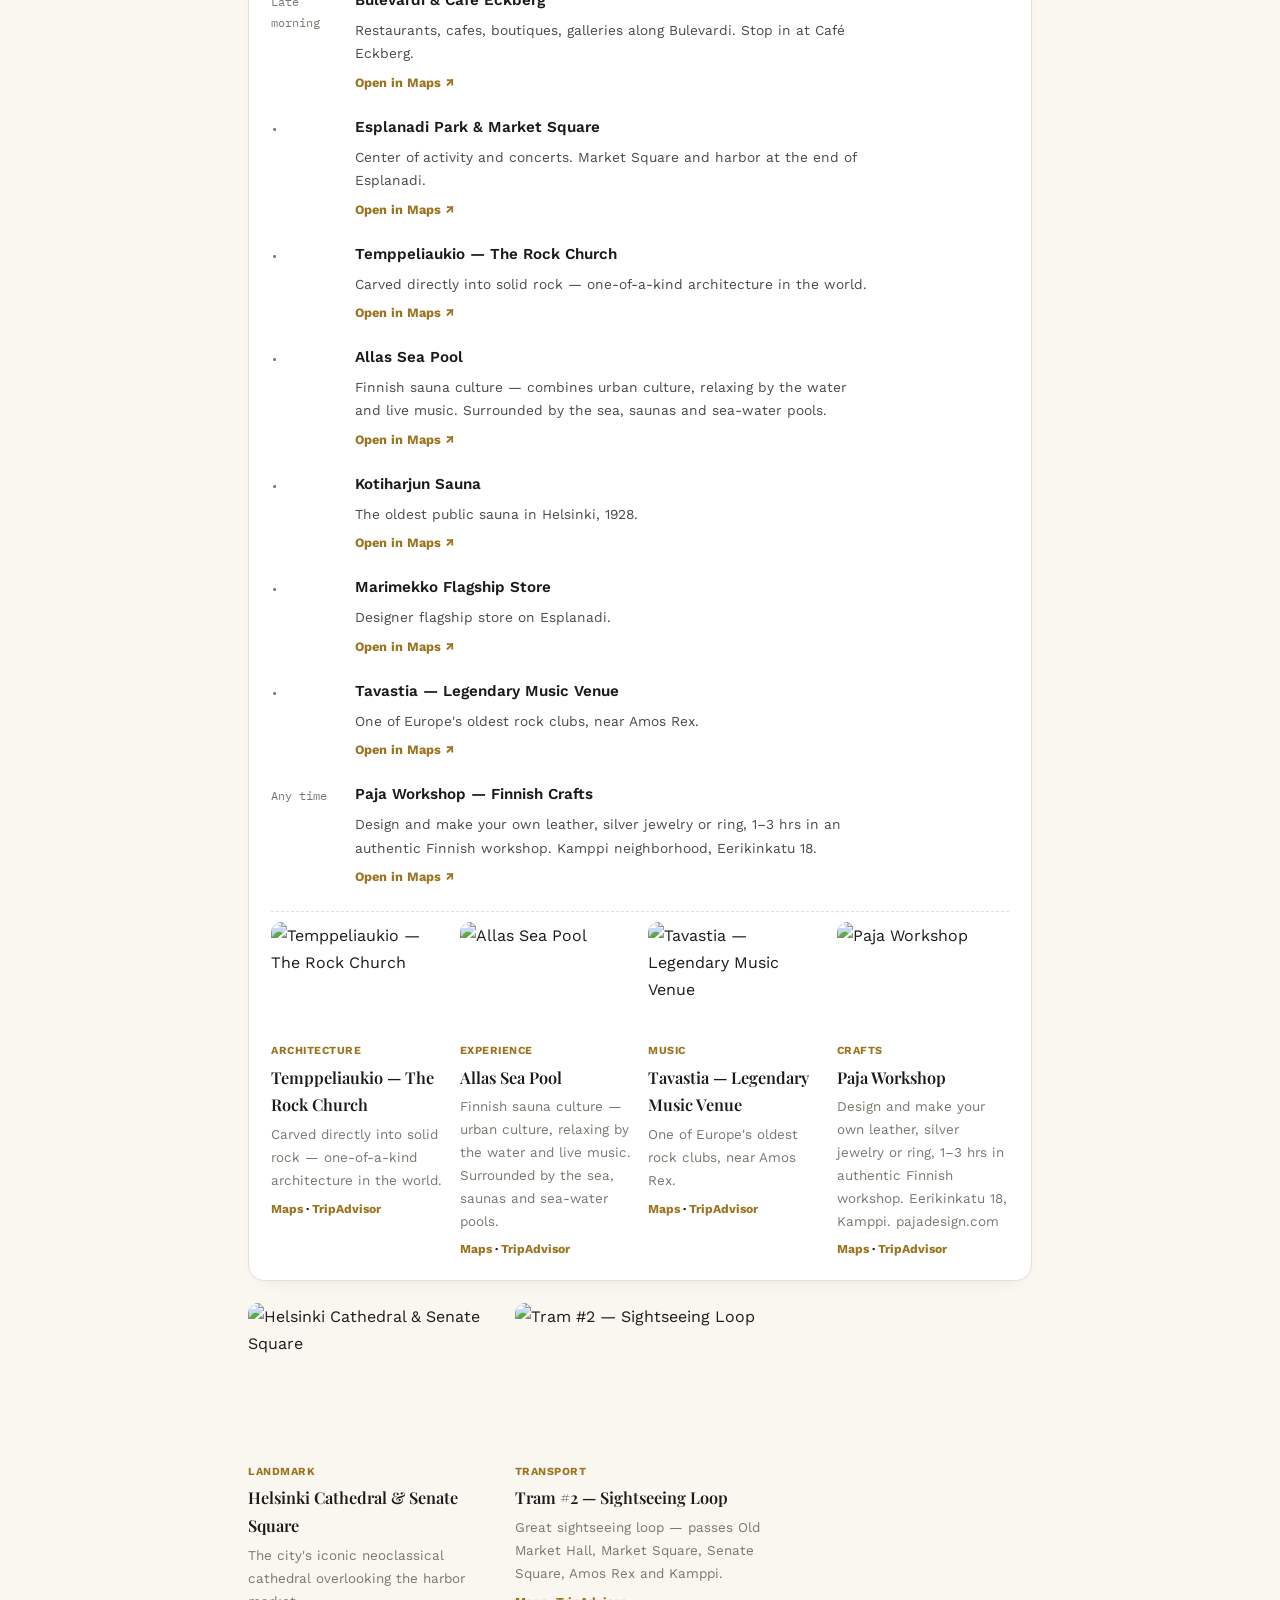
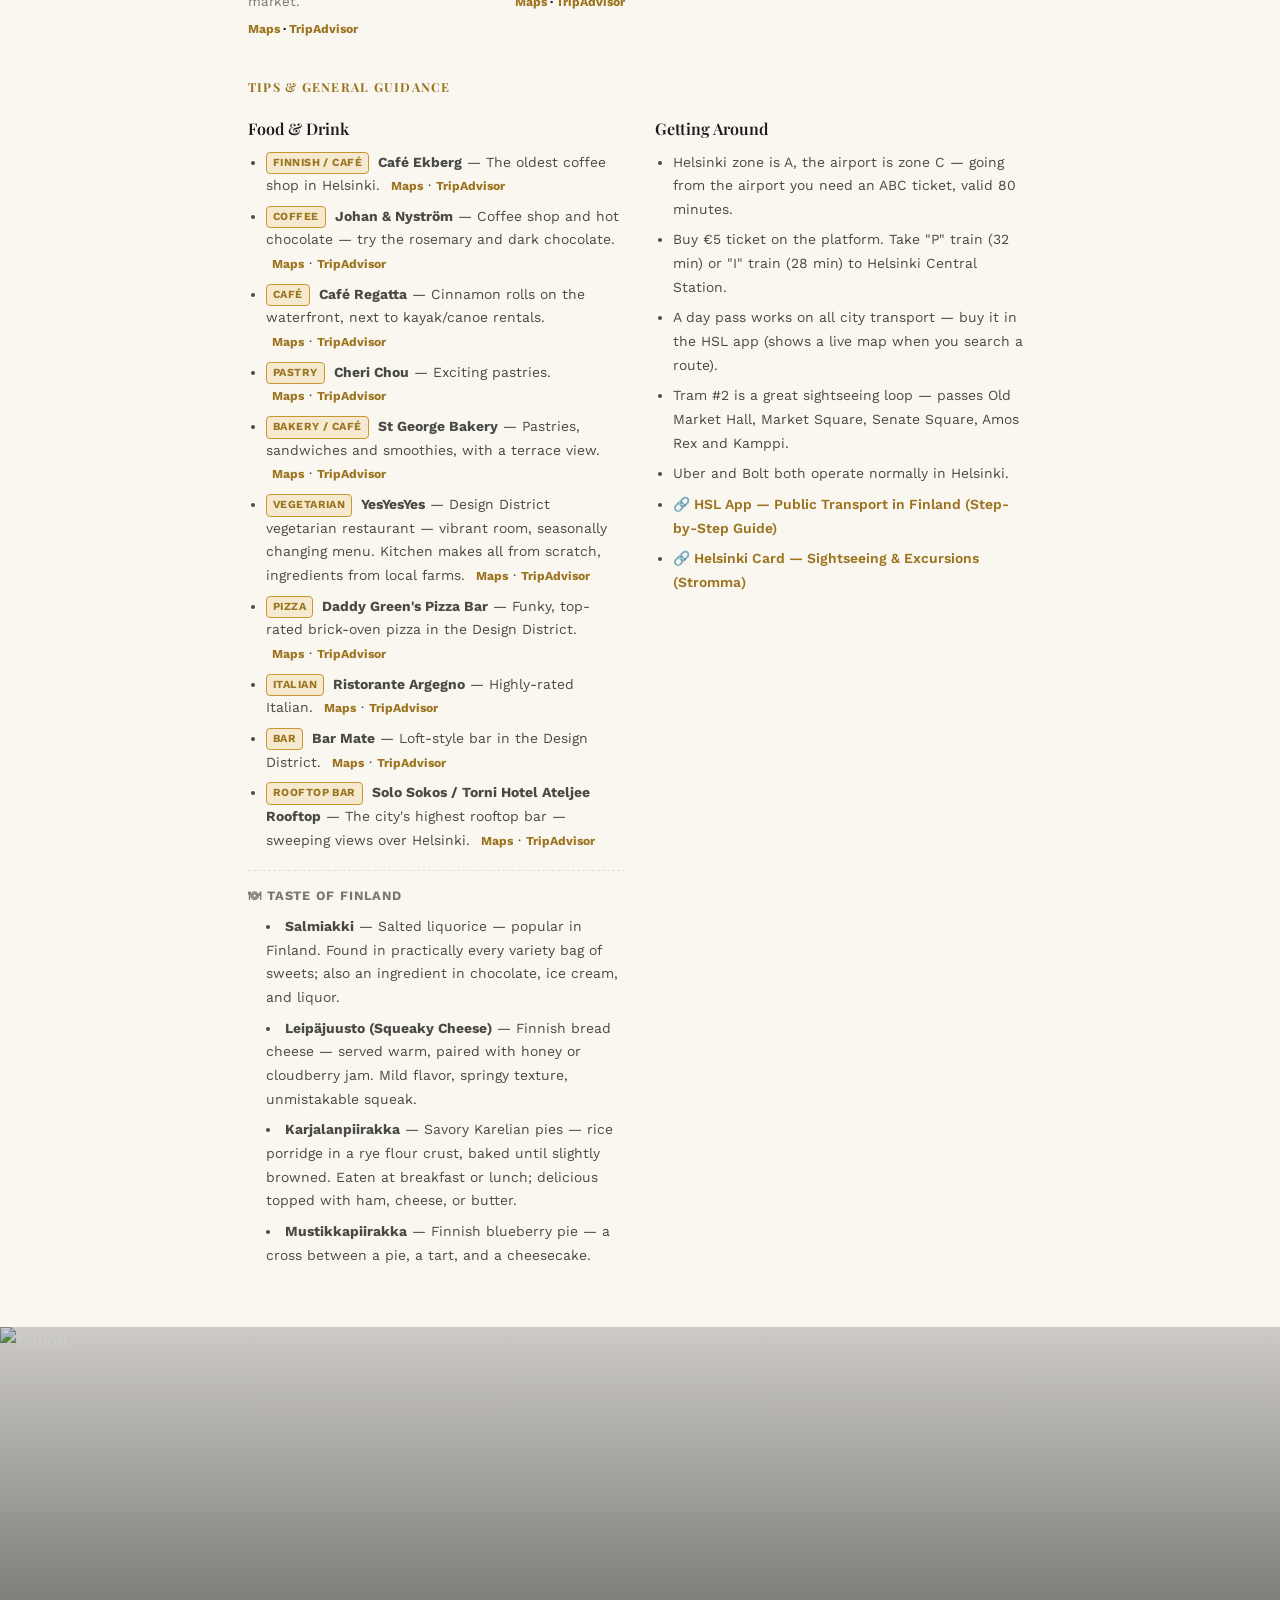
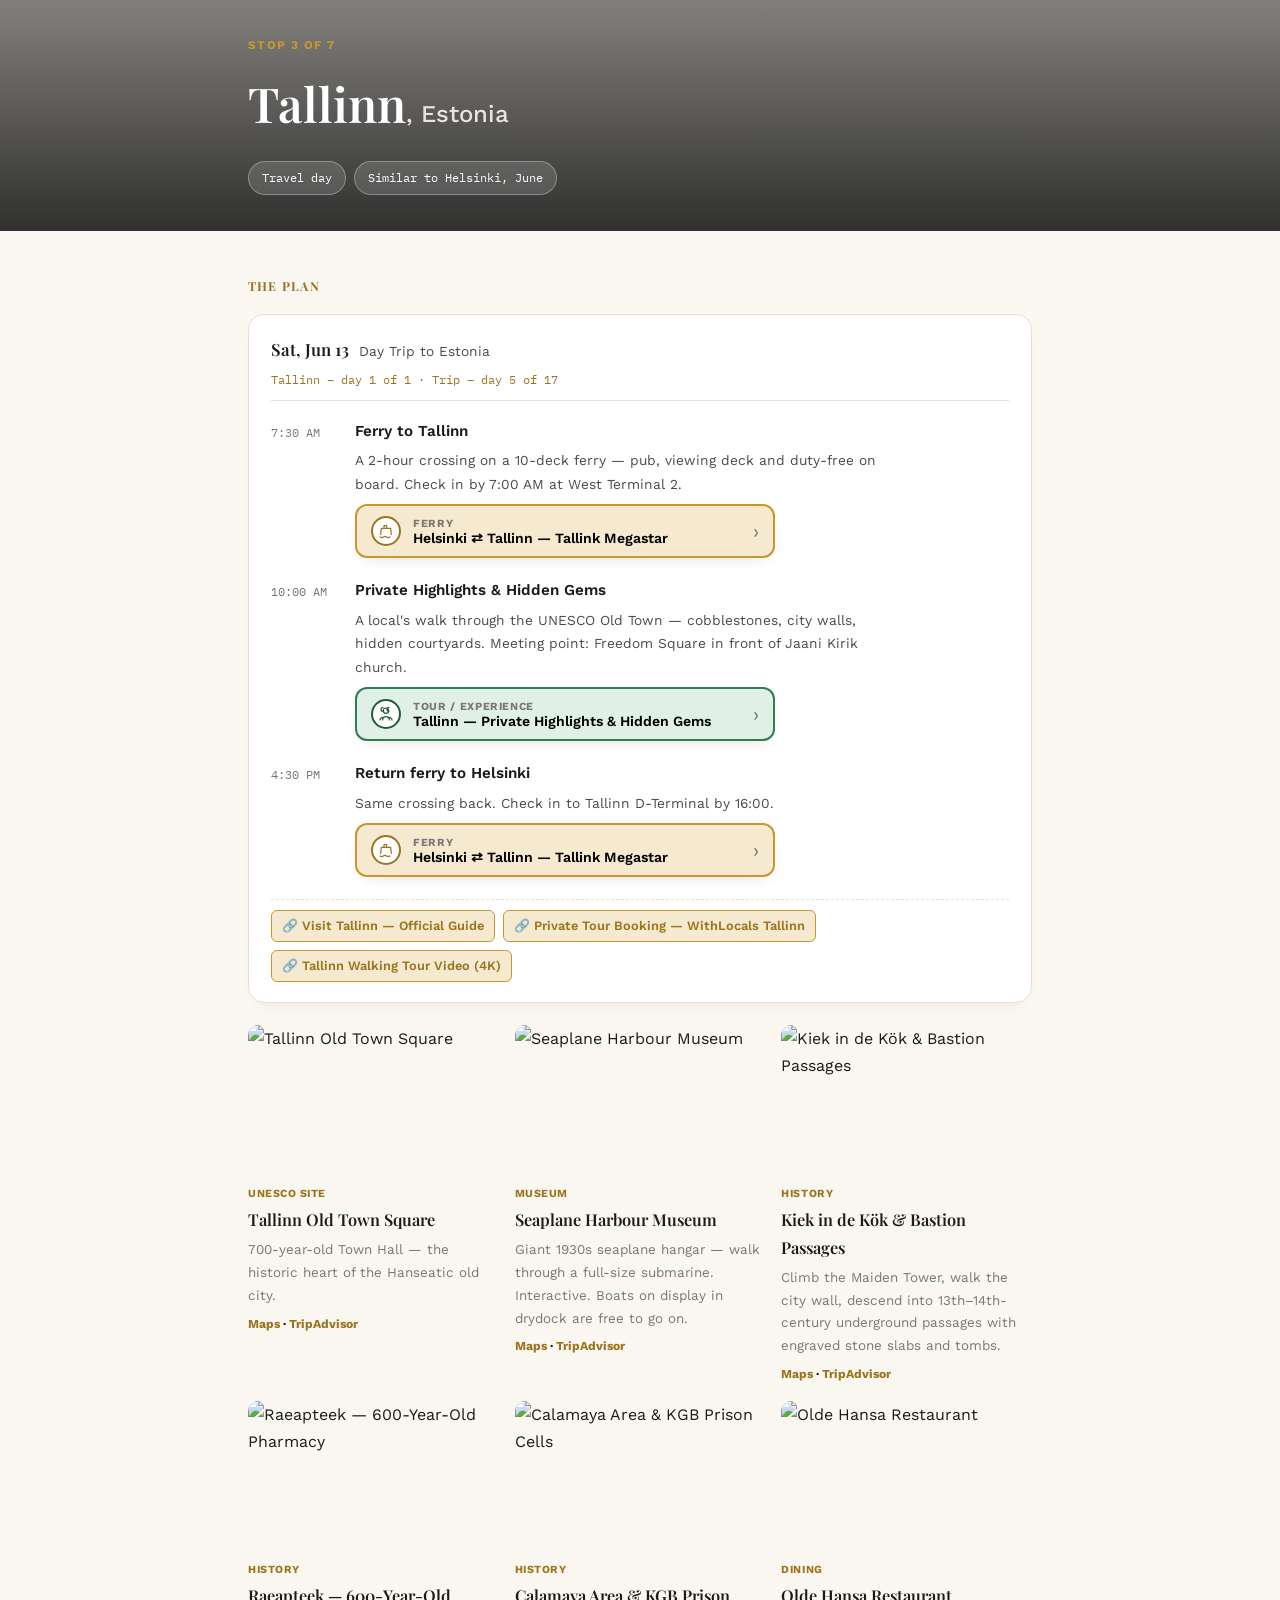
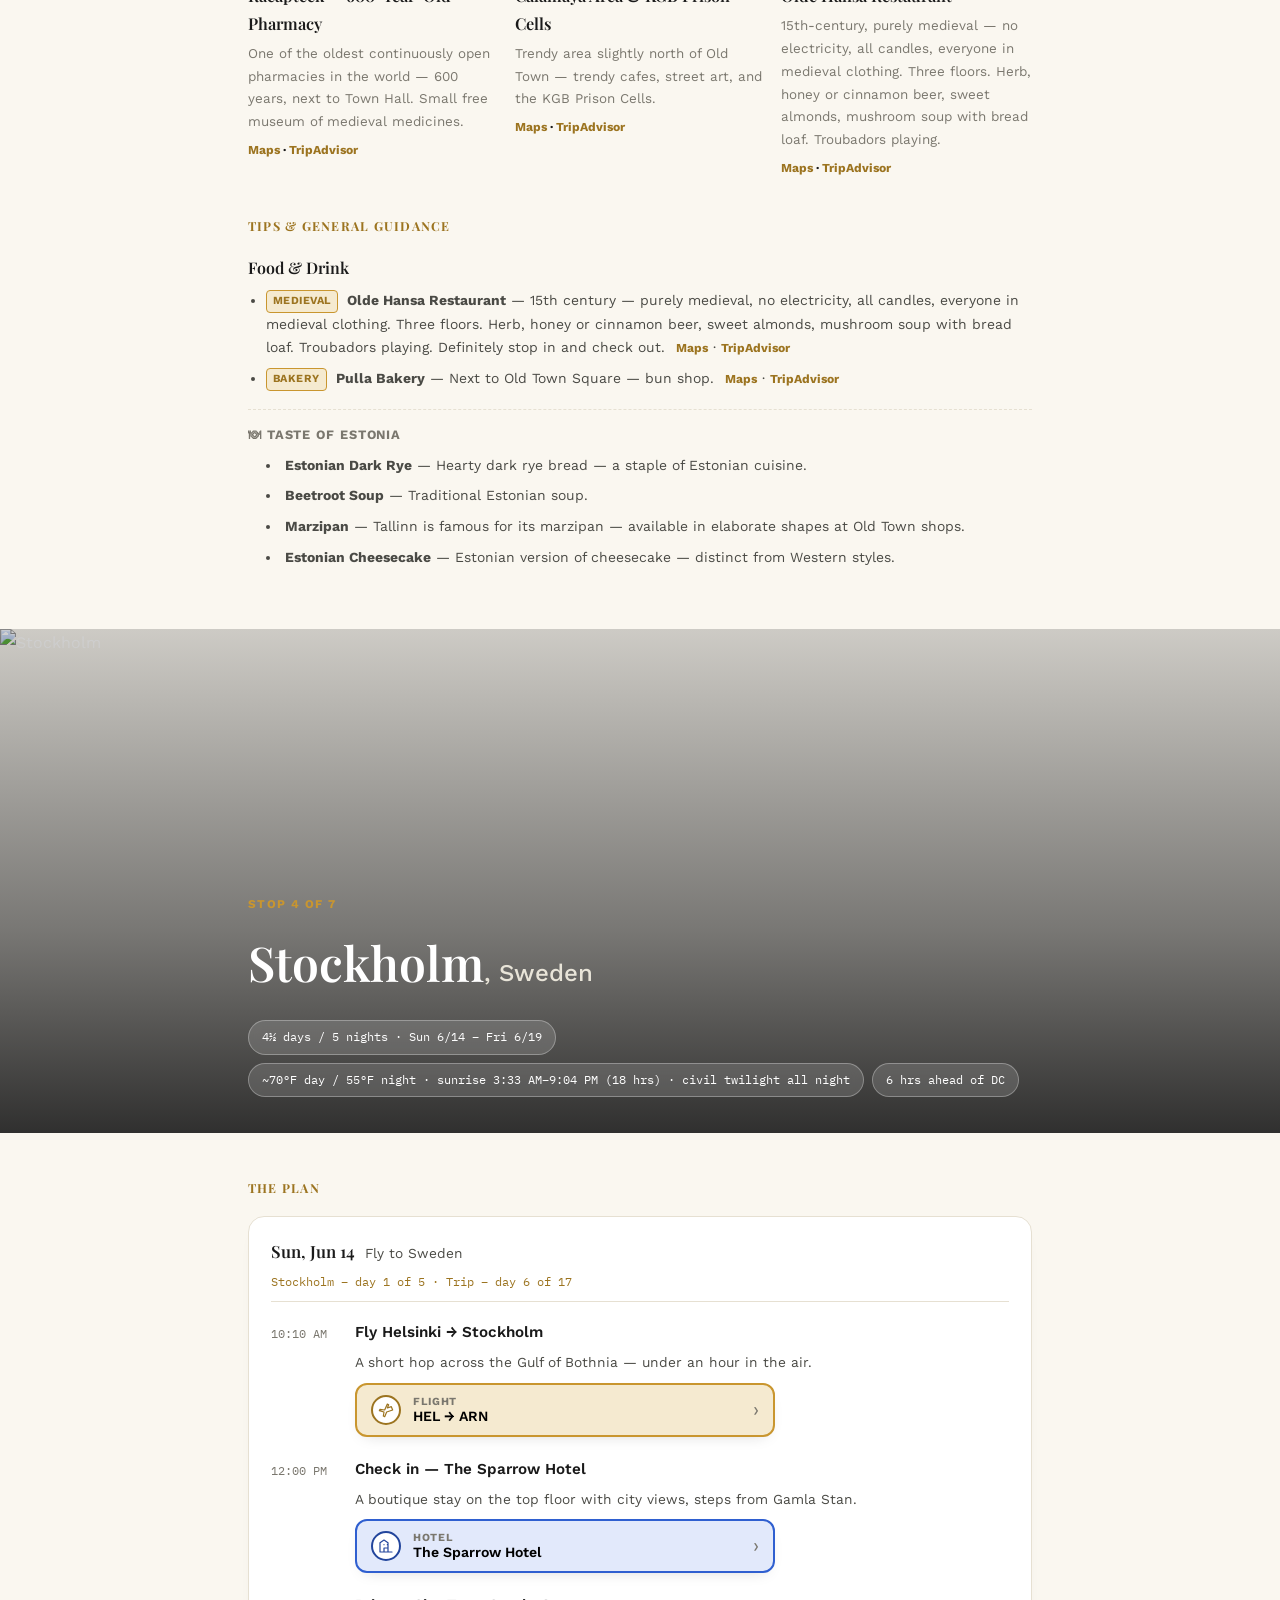
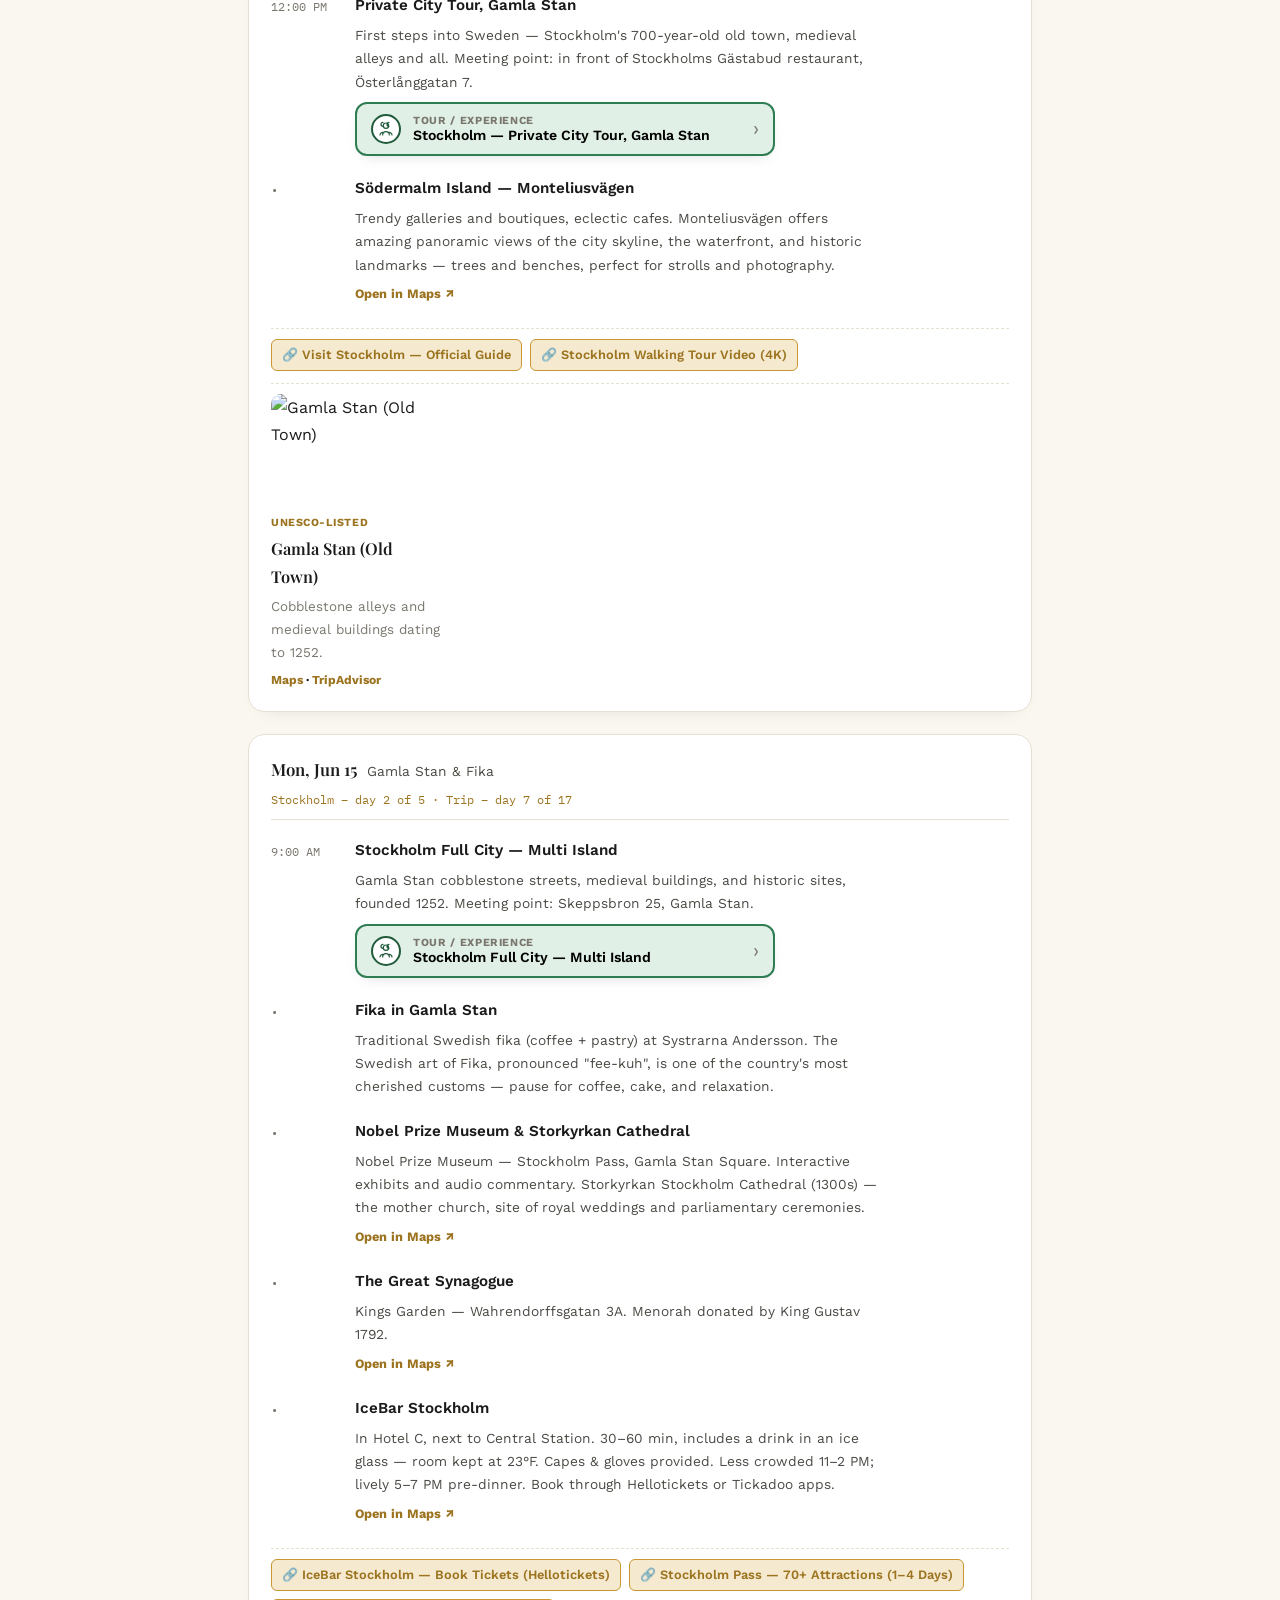
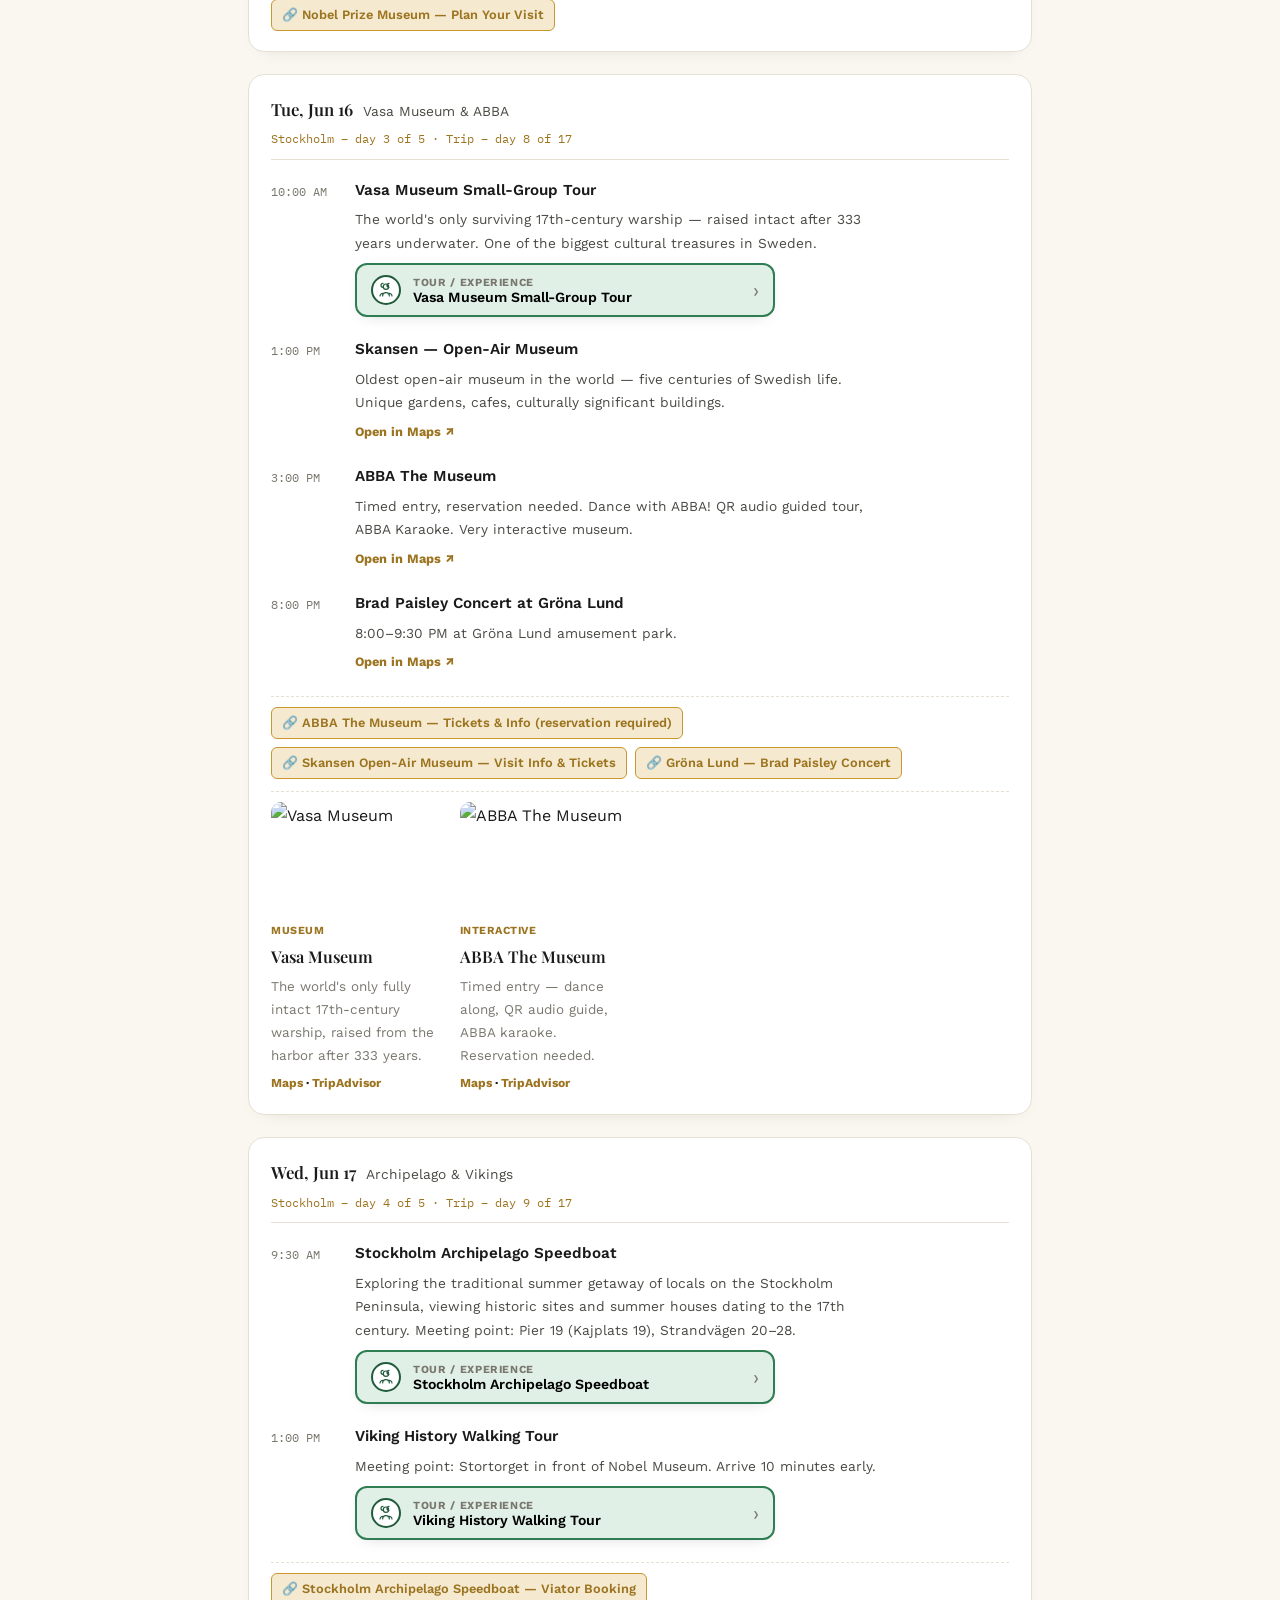
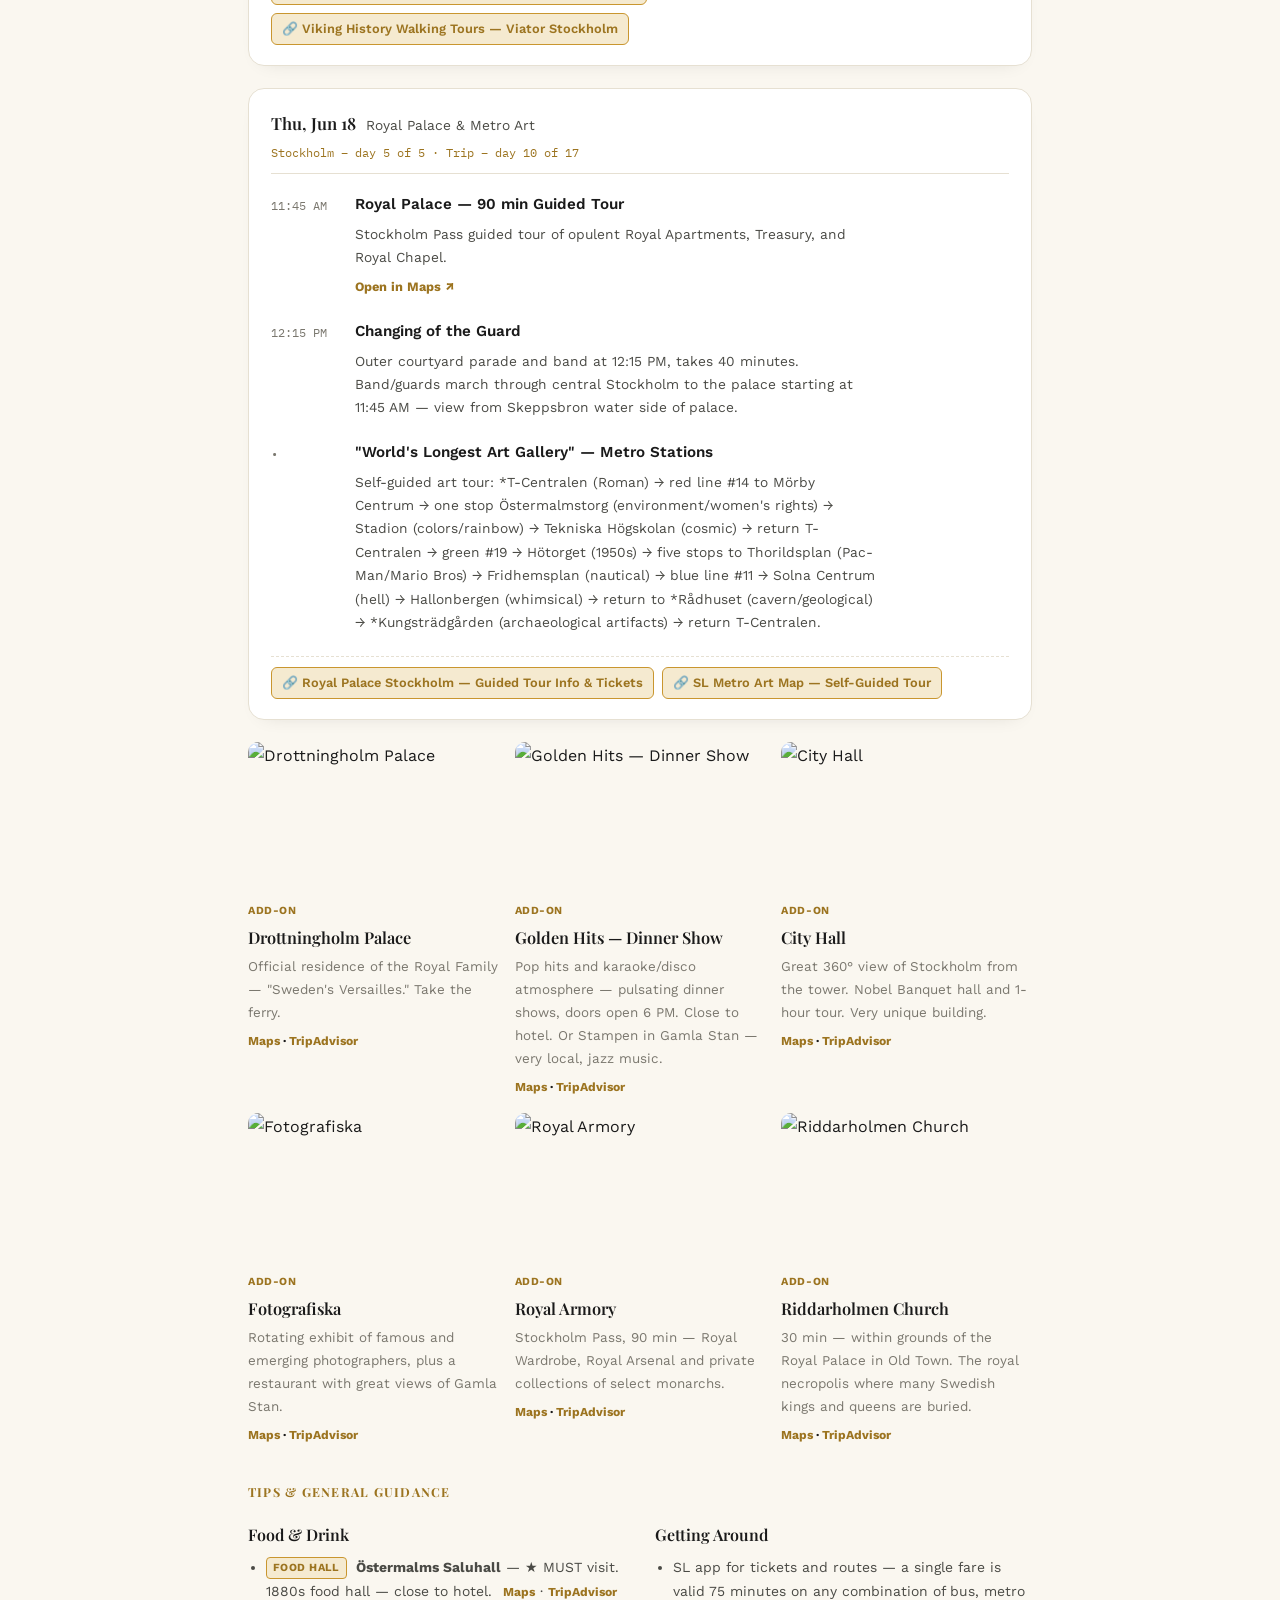
==== commit bd307de2: "fix: Steve Sep 3 — implement all 8 remaining edits (B7/B8/B9/B6/C5/C6/F7/F11/F12) B7: Remove "Escape" ====
--- a/magazine/index.html
+++ b/magazine/index.html
@@ -3,8 +3,8 @@
 <head>
 <meta charset="UTF-8">
 <meta name="viewport" content="width=device-width, initial-scale=1, viewport-fit=cover">
-<title>Big Steps Travel — Nordic & Baltic Escape (Journal)</title>
-<meta name="description" content="A magazine-style trip journal — the Nordic & Baltic itinerary as one continuous, photo-led story, city by city.">
+<title>Big Steps Travel — Nordic &amp; Baltic (Journal)</title>
+<meta name="description" content="A magazine-style trip journal — the Nordic &amp; Baltic itinerary as one continuous, photo-led story, city by city.">
 <link rel="preconnect" href="https://fonts.googleapis.com">
 <link rel="preconnect" href="https://fonts.gstatic.com" crossorigin>
 <link href="https://fonts.googleapis.com/css2?family=Playfair+Display:ital,wght@0,500;0,600;0,700;1,500&family=Work+Sans:wght@400;500;600;700&family=IBM+Plex+Mono:wght@400;500&display=swap" rel="stylesheet">
@@ -13,11 +13,7 @@
 </head>
 <body>
 
-<header class="topbar">
-  <div class="wrap topbar-row">
-    <span class="brand">Big Steps <em>Travel</em></span>
-  </div>
-</header>
+<!-- B9: topbar removed — was showing "Big Steps Travel in white banner" (Steve Sep 3 item 3) -->
 
 <nav class="city-rail" id="cityRail" aria-label="Jump to city"></nav>
 
@@ -38,6 +34,8 @@
 </dialog>
 
 <script src="../data.js"></script>
+<!-- B6: Twemoji — renders country flag emoji as SVG images on all platforms including Windows Chrome -->
+<script src="https://cdnjs.cloudflare.com/ajax/libs/twemoji/14.0.2/twemoji.min.js" crossorigin="anonymous" referrerpolicy="no-referrer"></script>
 <script src="app.js"></script>
 </body>
 </html>
--- a/magazine/style.css
+++ b/magazine/style.css
@@ -27,13 +27,8 @@
 @media (max-width:600px){ .wrap{padding-inline:20px} }
 
 /* Topbar */
-.topbar{position:sticky;top:0;z-index:50;background:rgba(250,247,240,.9);backdrop-filter:blur(10px);border-bottom:1px solid var(--line)}
-.topbar-row{display:flex;align-items:center;justify-content:space-between;padding-block:16px}
-.brand{font-family:var(--display);font-weight:700;font-size:1.15rem}
-.brand em{font-style:italic;color:var(--gold-deep)}
-.topbar-actions{display:flex;gap:8px}
-.pill-btn{border:1px solid var(--ink);border-radius:999px;padding:8px 16px;font-weight:600;font-size:.84rem;color:var(--ink)}
-.pill-btn:hover{background:var(--ink);color:var(--paper)}
+/* B9: topbar removed (was "Big Steps Travel in white banner" — Steve Sep 3 item 3) */
+/* .topbar, .brand, .topbar-actions, .pill-btn — deleted */
 
 /* Side rail (desktop) — larger point size per Steve's ask */
 .city-rail{
@@ -42,7 +37,7 @@
 }
 .city-rail a{font-size:.94rem;font-weight:700;color:var(--ink-mute);text-decoration:none;padding-right:14px;border-right:2px solid transparent;transition:color .2s ease,border-color .2s ease}
 .city-rail a.active{color:var(--gold-deep);border-color:var(--gold)}
-@media (max-width:980px){ .city-rail{display:none} }
+@media (max-width:1120px){ .city-rail{display:none} }
 
 /* Hero — intro page: centered logo, slogan, client name, dates, countries
    with flags (Steve's full intro-page spec, 2026-08-29). */
@@ -53,7 +48,7 @@
 .hero-logo{display:flex;justify-content:center}
 .hero-logo svg{border-radius:9px;box-shadow:0 4px 14px -4px rgba(0,0,0,.5)}
 .hero-slogan{margin-top:14px;font-family:var(--display);font-style:italic;font-size:1rem;color:var(--gold-soft)}
-.hero-client{margin-top:28px;font-size:clamp(1.7rem,4.6vw,3rem);line-height:1.15;max-width:20ch;color:#fff}
+/* .hero-client removed — replaced by .hero-heading 3-line structure (B3) */
 .hero-dates{margin-top:16px;font-size:1.08rem;color:#e8e4d8;font-weight:500}
 .hero-countries{margin-top:12px;font-size:.86rem;letter-spacing:.03em;color:#cfc9b8}
 
@@ -70,7 +65,7 @@
 .city-badges span{font-family:var(--mono);font-size:.76rem;background:rgba(255,255,255,.14);border:1px solid rgba(255,255,255,.3);backdrop-filter:blur(6px);border-radius:999px;padding:6px 13px;color:#fff}
 
 .city-body{padding-block:44px 60px}
-.section-label{font-size:.78rem;font-weight:700;letter-spacing:.1em;text-transform:uppercase;color:var(--gold-deep);margin-top:44px;margin-bottom:18px}
+.section-label{font-size:.78rem;font-weight:700;letter-spacing:.1em;text-transform:uppercase;color:var(--gold-deep);margin-top:36px;margin-bottom:18px}
 .city-body>.section-label:first-child{margin-top:0}
 
 /* Plan (day-by-day within a city) — each day boxed and separated, like the
@@ -78,12 +73,13 @@
 .plan-day{margin-bottom:22px;background:var(--card);border:1px solid var(--line);border-radius:16px;padding:20px 22px;box-shadow:0 8px 20px -16px rgba(26,26,26,.2)}
 .plan-day-head{display:flex;align-items:baseline;gap:10px;padding-bottom:6px}
 .plan-date{font-family:var(--display);font-weight:600;font-size:1.05rem}
-.plan-day-title{font-size:.86rem;color:var(--ink-mute)}
+.plan-day-title{font-size:.86rem;color:var(--ink-soft)}
 .plan-countdown{font-size:.72rem;color:var(--gold-deep);padding-bottom:10px;margin-bottom:8px;border-bottom:1px solid var(--line)}
 .plan-row{display:grid;grid-template-columns:70px minmax(0,1fr);gap:14px;padding-block:10px}
 .plan-time{font-size:.78rem;color:var(--ink-mute);padding-top:3px}
 .plan-main{min-width:0}
 .plan-title{font-weight:600;font-size:.95rem}
+@media (max-width:500px){.plan-row{grid-template-columns:56px minmax(0,1fr);gap:10px}.plan-time{font-size:.72rem}}
 .plan-detail{font-size:.86rem;color:var(--ink-soft);margin-top:5px;max-width:58ch}
 .plan-maplink{display:inline-block;margin-top:6px;font-size:.8rem;font-weight:700;color:var(--gold-deep);text-decoration:none}
 
@@ -110,11 +106,15 @@
 
 /* Sites grid */
 .site-grid{display:grid;grid-template-columns:repeat(auto-fill,minmax(200px,1fr));gap:16px}
-.site-tile{display:flex;flex-direction:column;text-decoration:none;color:inherit}
+/* F12: site-tile is now a div (not <a>) — Maps+TripAdvisor links inside via .tile-links */
+.site-tile{display:flex;flex-direction:column;color:inherit}
 .site-tile img{height:150px;object-fit:cover;border-radius:10px}
 .site-tile .tag{margin-top:10px;font-size:.68rem;font-weight:700;text-transform:uppercase;letter-spacing:.05em;color:var(--gold-deep)}
 .site-tile .name{font-family:var(--display);font-weight:600;font-size:1.02rem;margin-top:3px}
 .site-tile .desc{font-size:.84rem;color:var(--ink-mute);margin-top:5px}
+.tile-links{margin-top:6px;white-space:nowrap;font-size:.76rem;font-weight:700}
+.tile-links a{color:var(--gold-deep);text-decoration:none}
+.tile-links a:hover{text-decoration:underline}
 
 /* Food / transport guide */
 .guide-grid{display:grid;grid-template-columns:repeat(auto-fit,minmax(240px,1fr));gap:30px}
@@ -125,11 +125,7 @@
 .food-links a{font-size:.76rem;font-weight:700;color:var(--gold-deep);text-decoration:none}
 .food-links a:hover{text-decoration:underline}
 
-/* Quick links — Reservations/Map, moved below the last (Return) section
-   per Steve's ask, renamed "Reservation Links/Info" / "Google Map Links". */
-.quick-links{display:flex;justify-content:center;gap:14px;padding-block:34px 6px;flex-wrap:wrap}
-.quick-links .pill-btn{border:1px solid var(--ink);border-radius:999px;padding:11px 22px;font-weight:600;font-size:.9rem;color:var(--ink)}
-.quick-links .pill-btn:hover{background:var(--ink);color:var(--paper)}
+/* quick-links section removed — buttons live in the rail (C4) */
 
 .site-footer{padding-block:40px;text-align:center;color:var(--ink-mute);font-size:.85rem;border-top:1px solid var(--line);margin-top:20px}
 
@@ -157,3 +153,69 @@
 .panel-list{display:flex;flex-direction:column;gap:8px}
 .map-row{display:flex;align-items:center;justify-content:space-between;gap:14px;padding:12px 15px;border:1px solid var(--line);border-radius:12px;text-decoration:none;color:inherit;font-size:.86rem}
 .map-row .go{font-size:.78rem;font-weight:700;color:var(--gold-deep);white-space:nowrap}
+
+/* B6: Emoji flag rendering on Windows Chrome */
+.hero-countries,.city-badges,.country-flags{font-family:"Apple Color Emoji","Segoe UI Emoji","Noto Color Emoji",var(--sans)}
+
+/* B1: Real BST logo img */
+.hero-logo-img{height:60px;max-width:220px;object-fit:contain;filter:drop-shadow(0 2px 10px rgba(0,0,0,.45))}
+.hero-logo-fallback{font-family:var(--display);font-size:1.1rem;font-weight:700;color:var(--gold-soft);letter-spacing:.04em;background:rgba(0,0,0,.35);padding:6px 14px;border-radius:8px}
+
+/* B3: 3-line hero heading */
+.hero-heading{margin-top:28px;text-align:center}
+/* B8: hero font hierarchy — same family, same weight, no italic, size decreases (Steve Sep 3 item 4) */
+.hero-client-name{font-family:var(--display);font-size:clamp(1.9rem,4.2vw,2.8rem);font-weight:600;line-height:1.1;color:#fff}
+.hero-trip-name{font-family:var(--display);font-size:clamp(1.4rem,3.0vw,2.0rem);font-weight:600;color:#fff;margin-top:8px}
+.hero-journal-label{font-family:var(--display);font-size:clamp(1.0rem,2.2vw,1.4rem);font-weight:600;letter-spacing:.04em;color:#e8e4d8;margin-top:8px}
+
+/* C3+C4: city rail heading + action buttons */
+.rail-heading{font-size:.72rem;font-weight:700;letter-spacing:.1em;text-transform:uppercase;color:var(--gold-deep);text-decoration:underline;text-underline-offset:3px;margin:0 0 10px;padding-right:14px}
+.rail-actions{display:flex;flex-direction:column;gap:6px;margin-top:18px;padding-right:14px}
+.rail-btn{font-size:.76rem;font-weight:600;border-radius:8px;padding:7px 10px;cursor:pointer;text-align:left;border:none;white-space:nowrap}
+.rail-btn--primary{background:var(--gold);color:#1a1a1a}
+.rail-btn--primary:hover{background:var(--gold-deep);color:#fff}
+/* C6: Map button yellow/orange — same visual weight as Reservation button (Steve Sep 3 item 6) */
+.rail-btn--secondary{background:#e8a020;color:#1a1a1a;border:none}
+.rail-btn--secondary:hover{background:#c9962f;color:#1a1a1a}
+
+/* F1: inline day-links bar */
+.day-links-bar{display:flex;flex-wrap:wrap;gap:8px;margin-top:12px;padding-top:10px;border-top:1px dashed var(--line)}
+.day-link{display:inline-flex;align-items:center;gap:4px;font-size:.8rem;font-weight:600;color:var(--gold-deep);text-decoration:none;background:var(--gold-soft);border:1px solid var(--gold);border-radius:6px;padding:4px 10px;transition:background .15s}
+.day-link:hover{background:var(--gold);color:#1a1a1a}
+
+/* F2: inline EXPLORE tiles inside day blocks (smaller) */
+.site-grid--inline{grid-template-columns:repeat(auto-fill,minmax(150px,1fr));margin-top:12px;padding-top:10px;border-top:1px dashed var(--line)}
+.site-grid--inline .site-tile img{height:110px}
+
+/* F7: food cuisine label */
+.food-cuisine{display:inline-block;font-size:.68rem;font-weight:700;text-transform:uppercase;letter-spacing:.04em;color:var(--gold-deep);background:var(--gold-soft);border:1px solid var(--gold);border-radius:4px;padding:1px 6px;margin-right:4px;vertical-align:1px}
+
+/* F8: clickable transport links */
+.transport-link{font-weight:600;color:var(--gold-deep);text-decoration:none}
+.transport-link:hover{text-decoration:underline}
+
+/* localFood — Taste of the City */
+.local-food-section{margin-top:18px;padding-top:14px;border-top:1px dashed var(--line)}
+.local-food-heading{font-size:.8rem;font-weight:700;text-transform:uppercase;letter-spacing:.07em;color:var(--ink-mute);margin:0 0 8px}
+.local-food-list{list-style:disc inside;padding:0;margin:0;display:flex;flex-direction:column;gap:6px;font-size:.88rem;color:var(--ink-soft)}
+
+/* C5: mobile bottom navigation bar — iOS Safari fixed-position fix (Steve Sep 3 item 5) */
+#mobile-bar{
+  display:none;
+  position:fixed;bottom:0;left:0;right:0;z-index:1000;
+  background:var(--card);border-top:1px solid var(--line);
+  box-shadow:0 -4px 16px -8px rgba(26,26,26,.2);
+  padding:10px 16px env(safe-area-inset-bottom,12px);
+  -webkit-transform:translateZ(0);
+  transform:translateZ(0);
+  will-change:transform;
+}
+@media (max-width:1120px){#mobile-bar{display:block}}
+@media (max-width:1120px){body{padding-bottom:100px}}
+.mobile-bar-chips{display:flex;gap:8px;overflow-x:auto;-webkit-overflow-scrolling:touch;scrollbar-width:none;padding-bottom:6px}
+.mobile-bar-chips::-webkit-scrollbar{display:none}
+.mobile-chip{flex:0 0 auto;font-size:.78rem;font-weight:700;color:var(--ink);background:var(--paper);border:1px solid var(--line);border-radius:999px;padding:5px 12px;text-decoration:none;white-space:nowrap}
+.mobile-chip:hover,.mobile-chip.active{background:var(--gold-soft);border-color:var(--gold);color:var(--gold-deep)}
+.mobile-chip--travel{opacity:.55;font-size:.72rem}
+.mobile-bar-actions{display:flex;gap:8px;margin-top:6px}
+.mobile-bar-actions .rail-btn{flex:1;text-align:center;font-size:.78rem;padding:7px 8px;border-radius:8px}
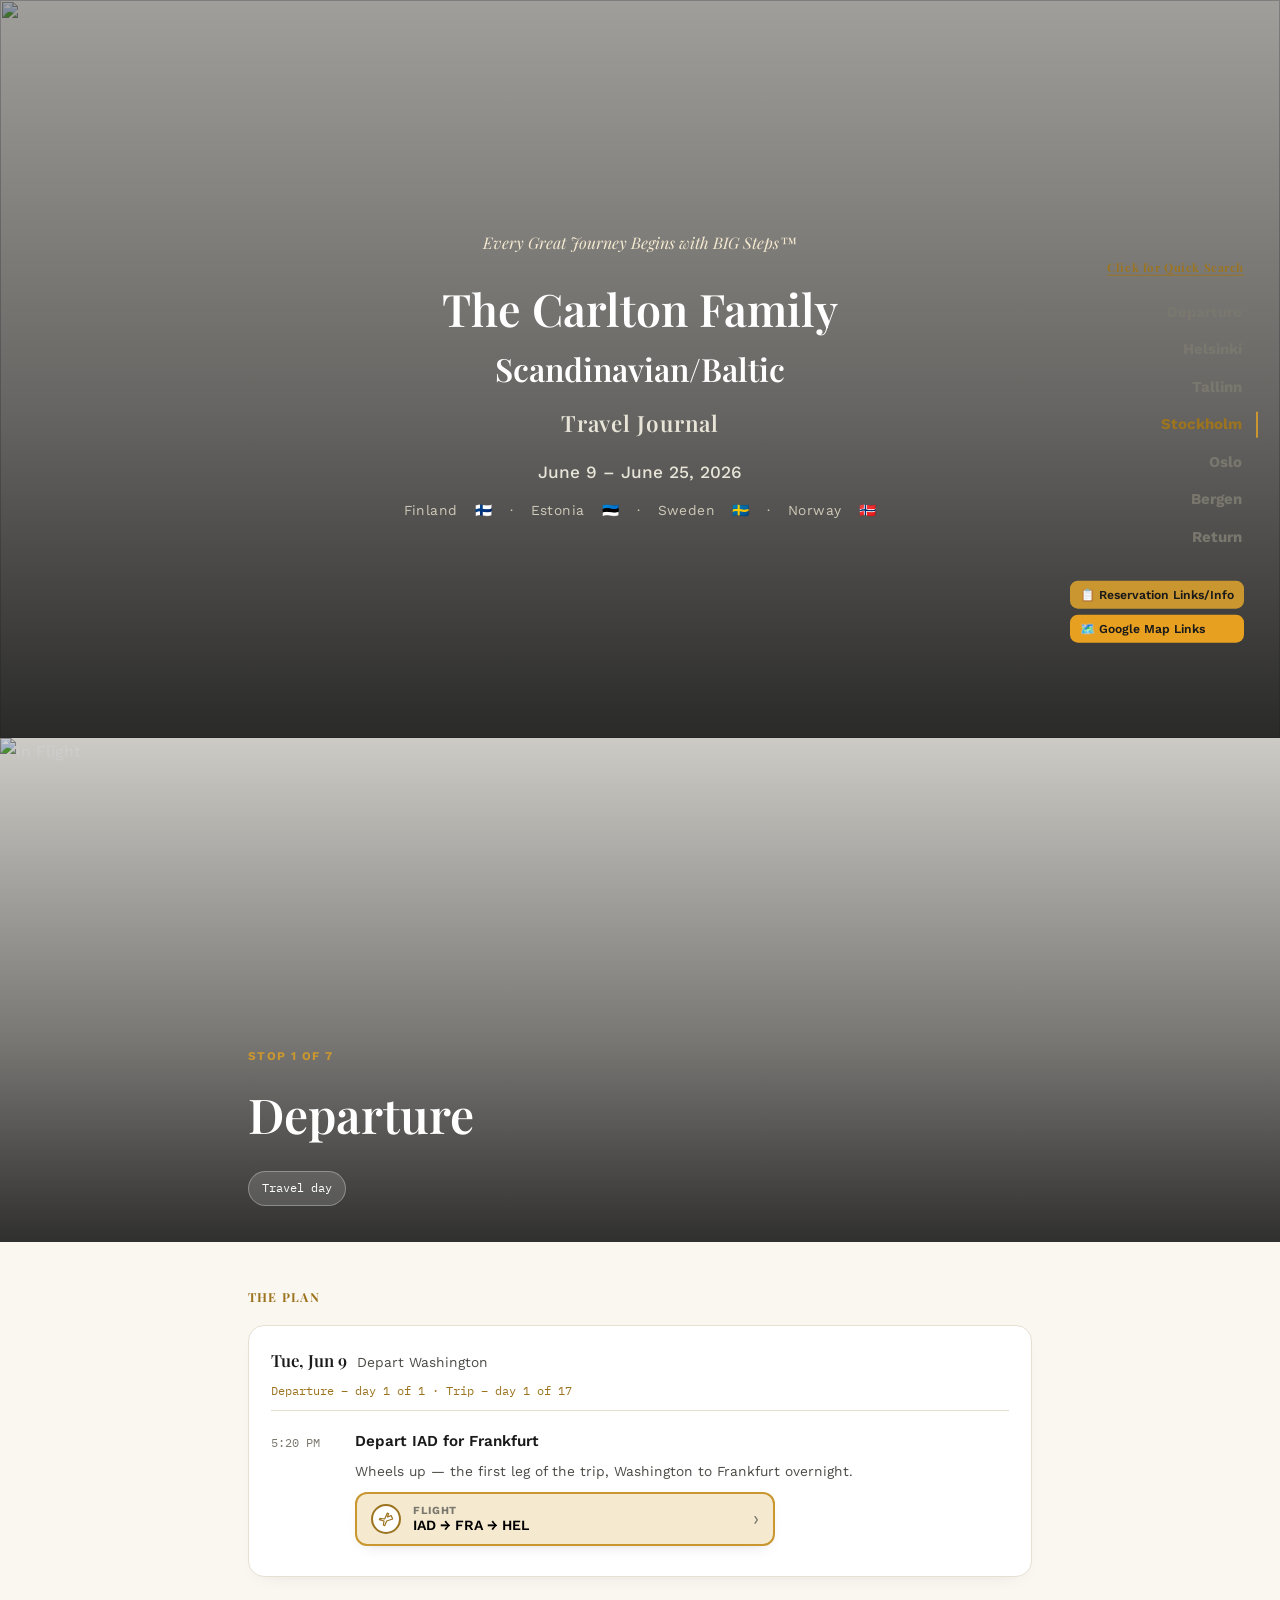
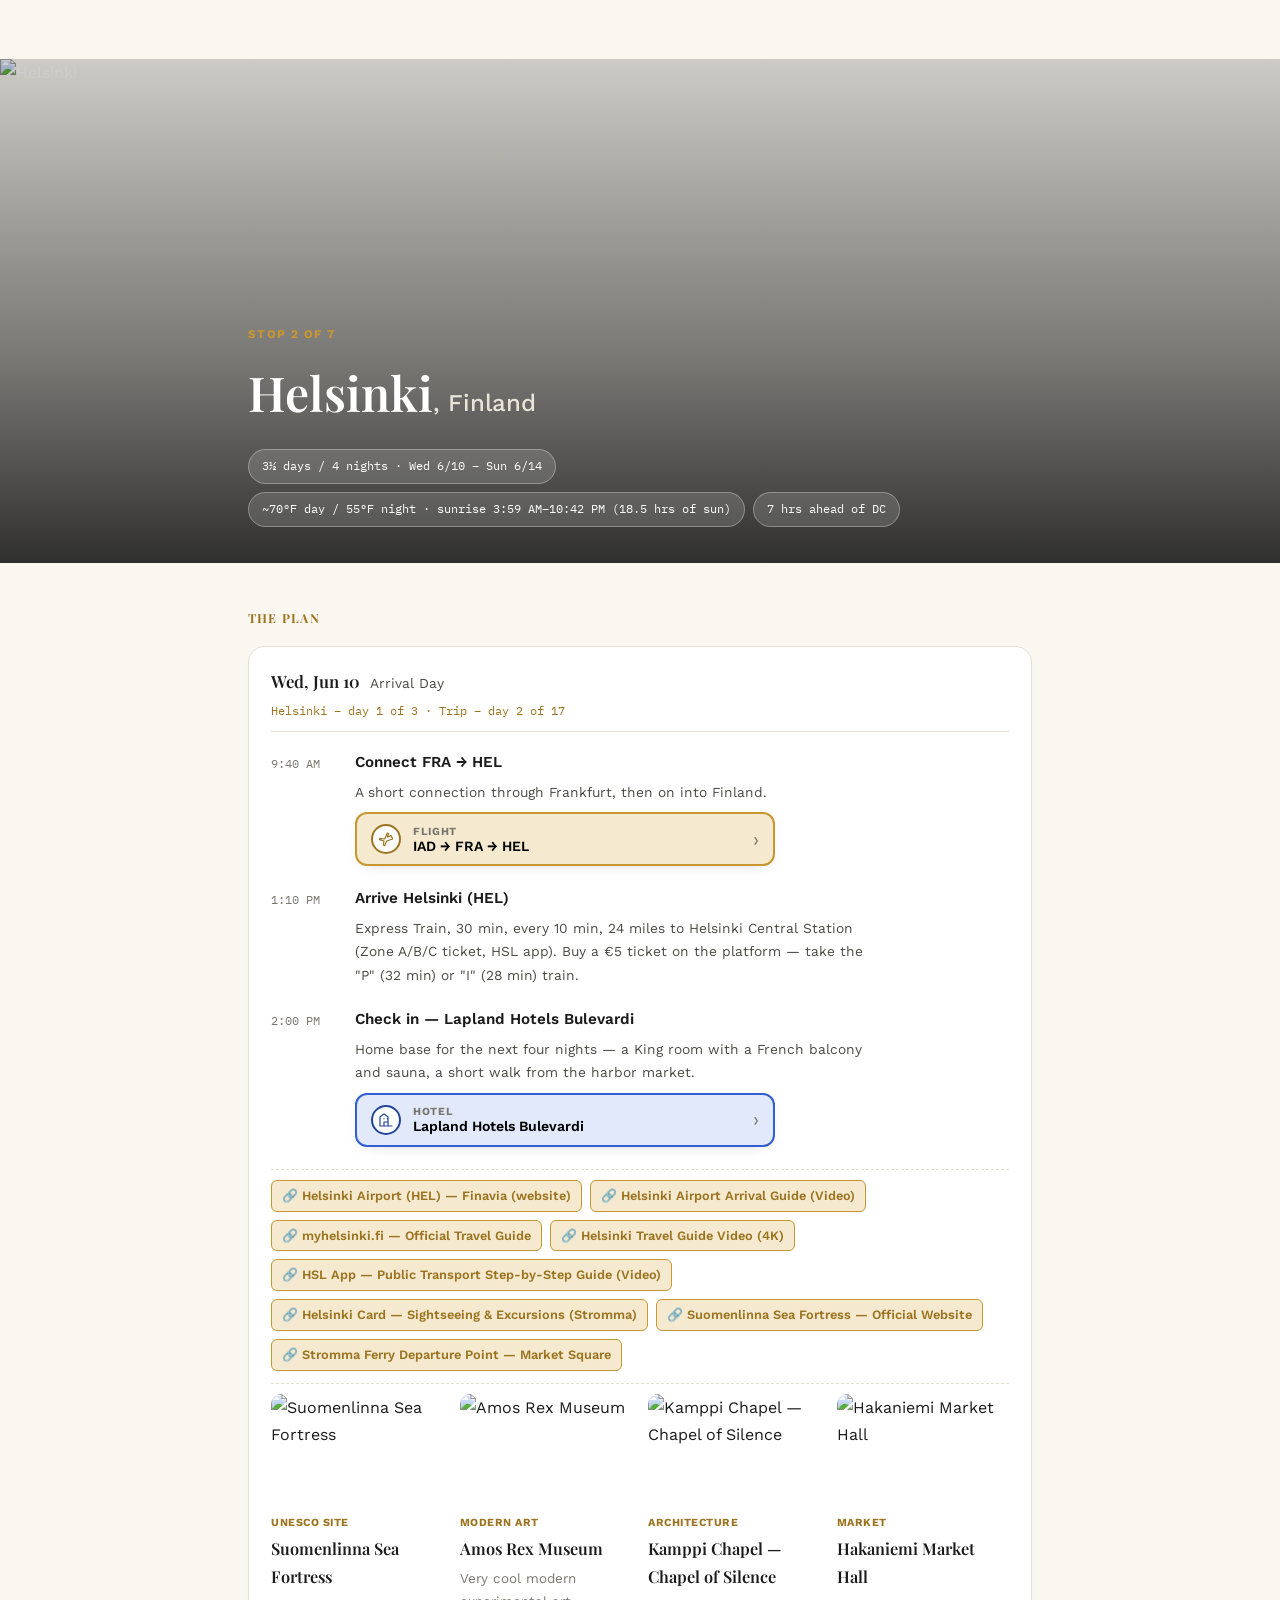
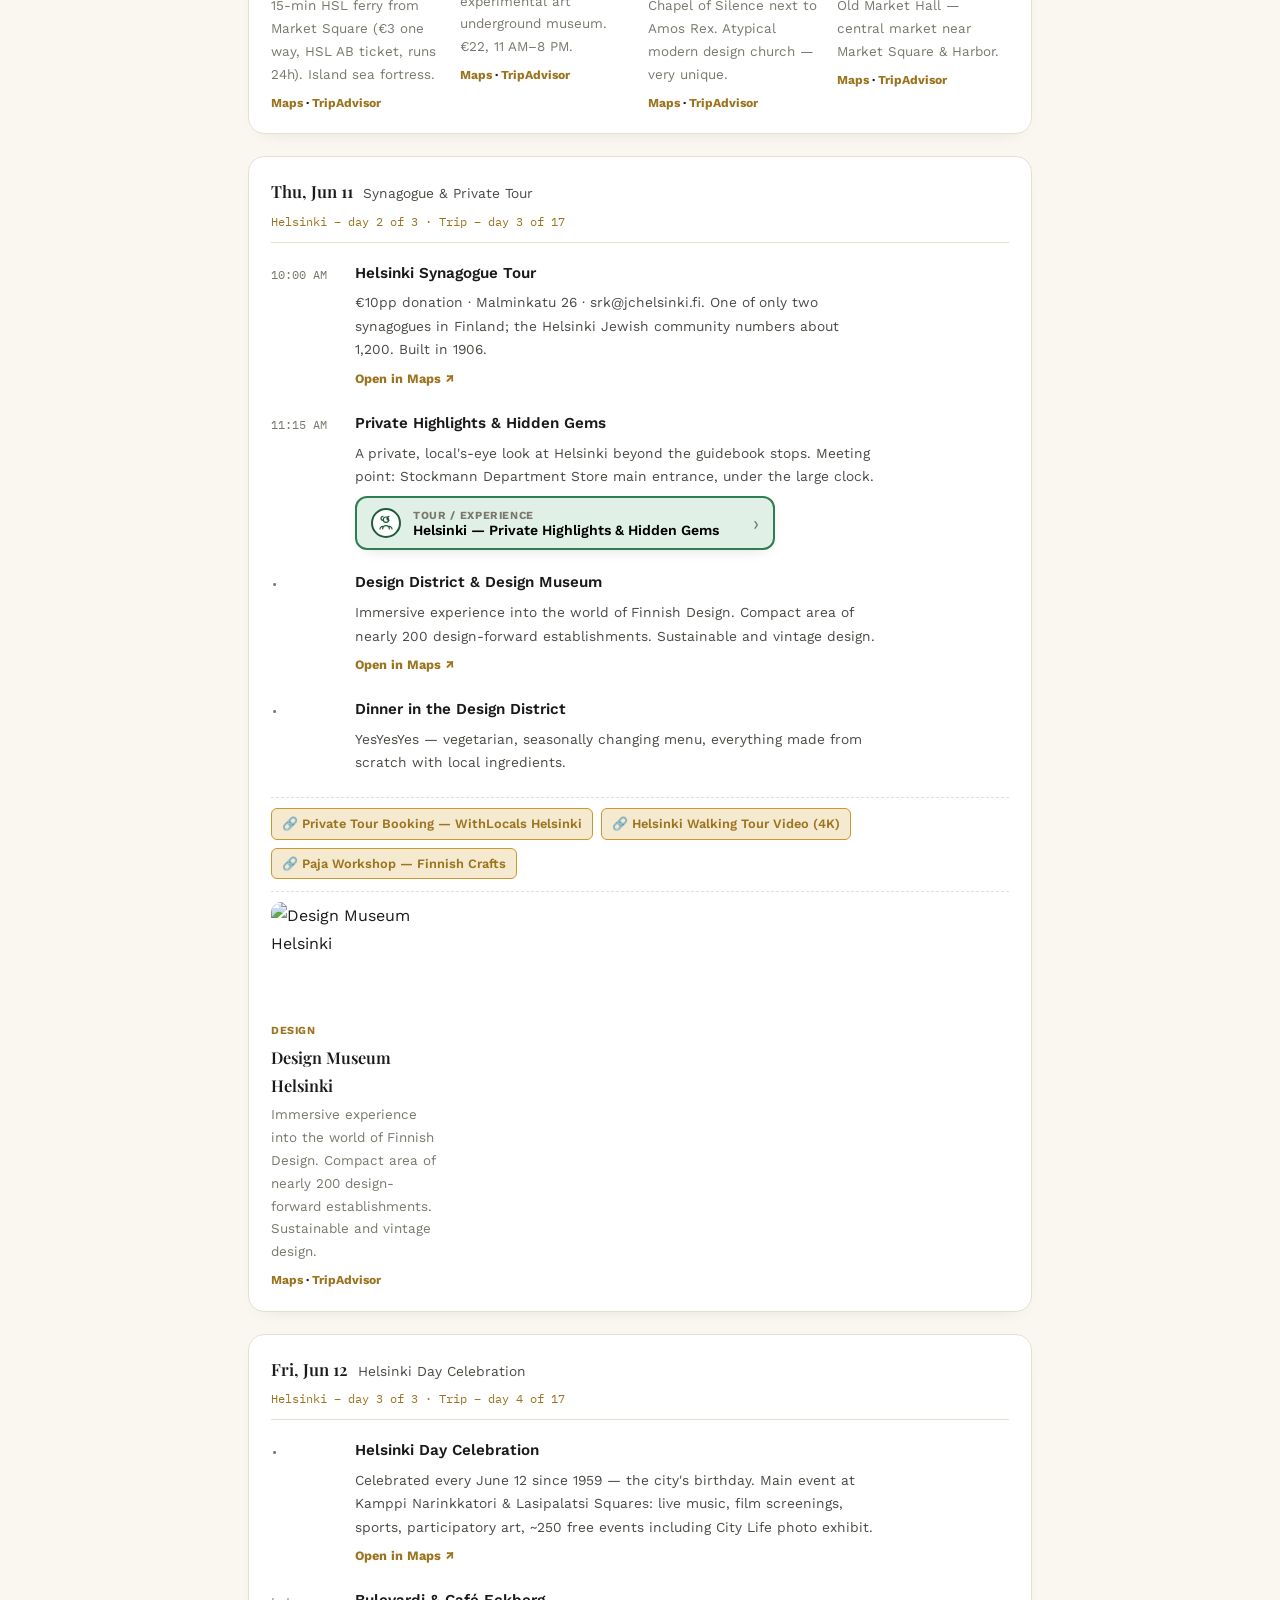
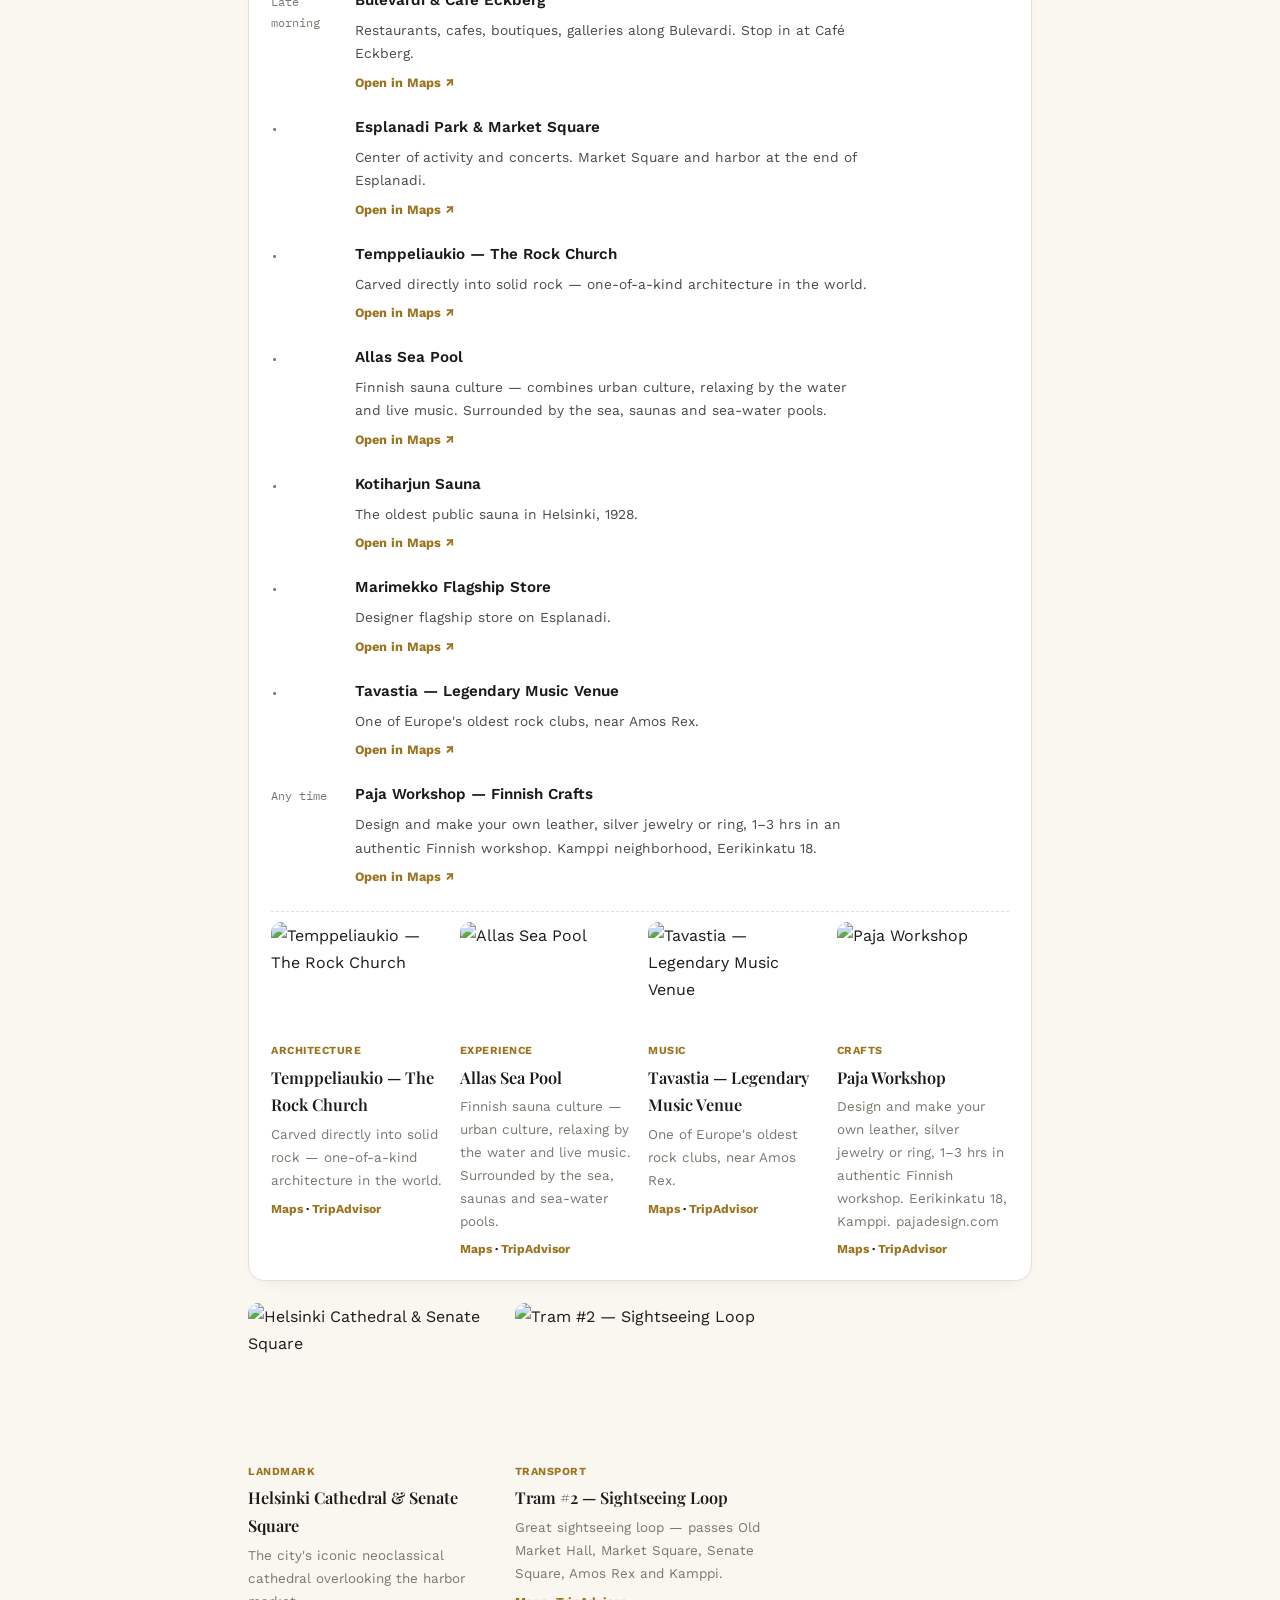
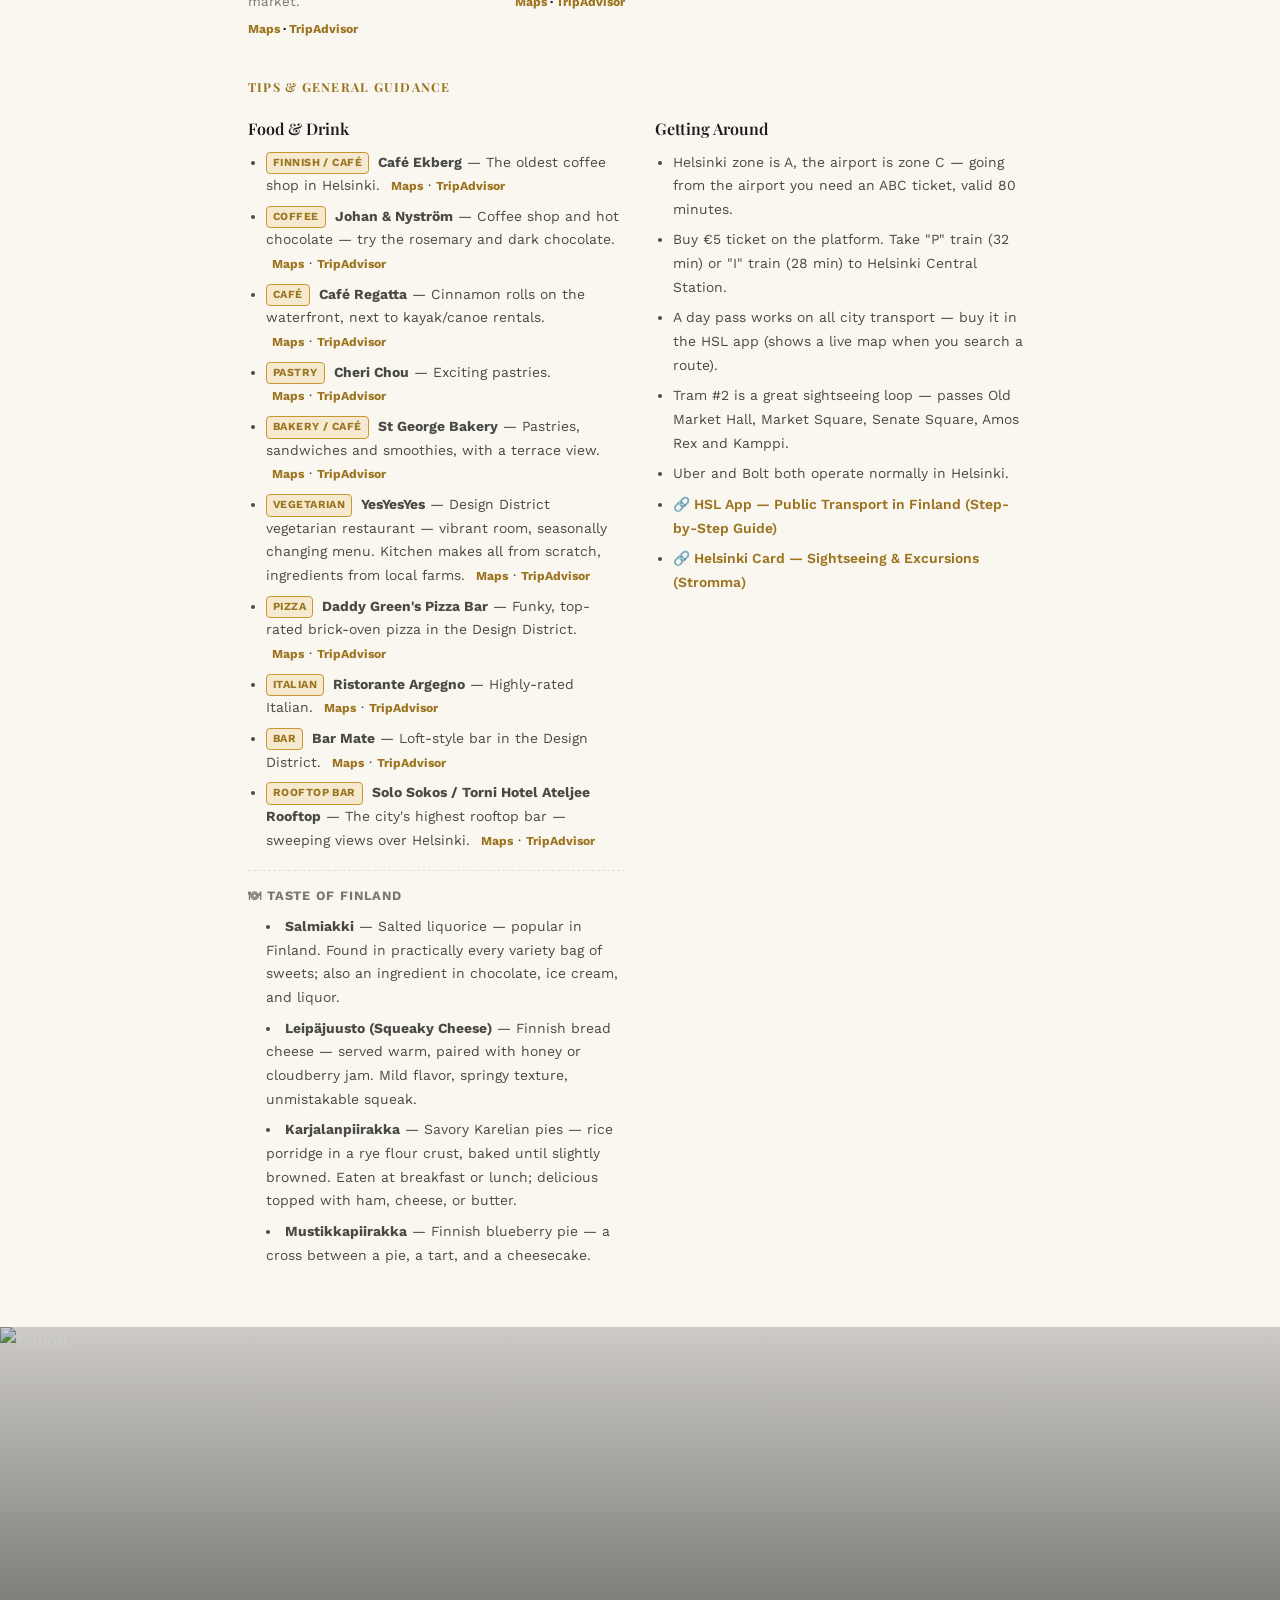
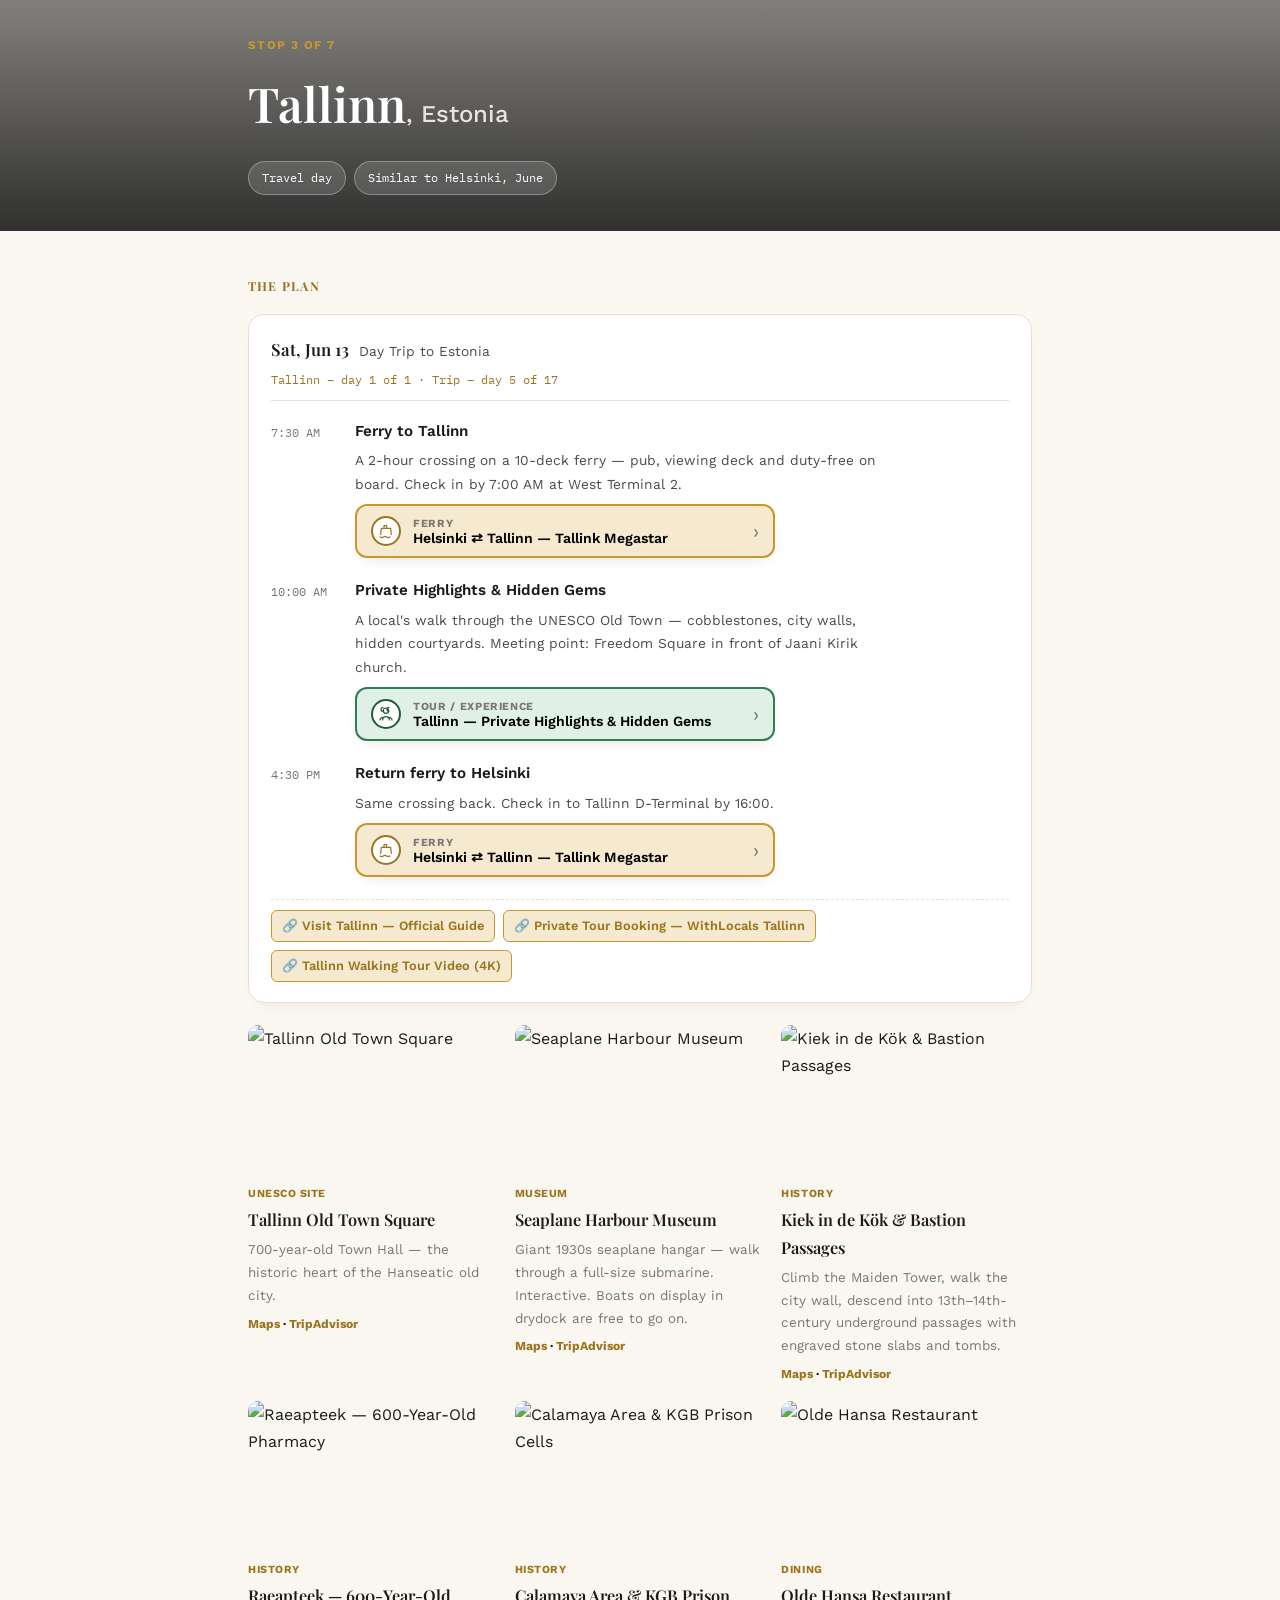
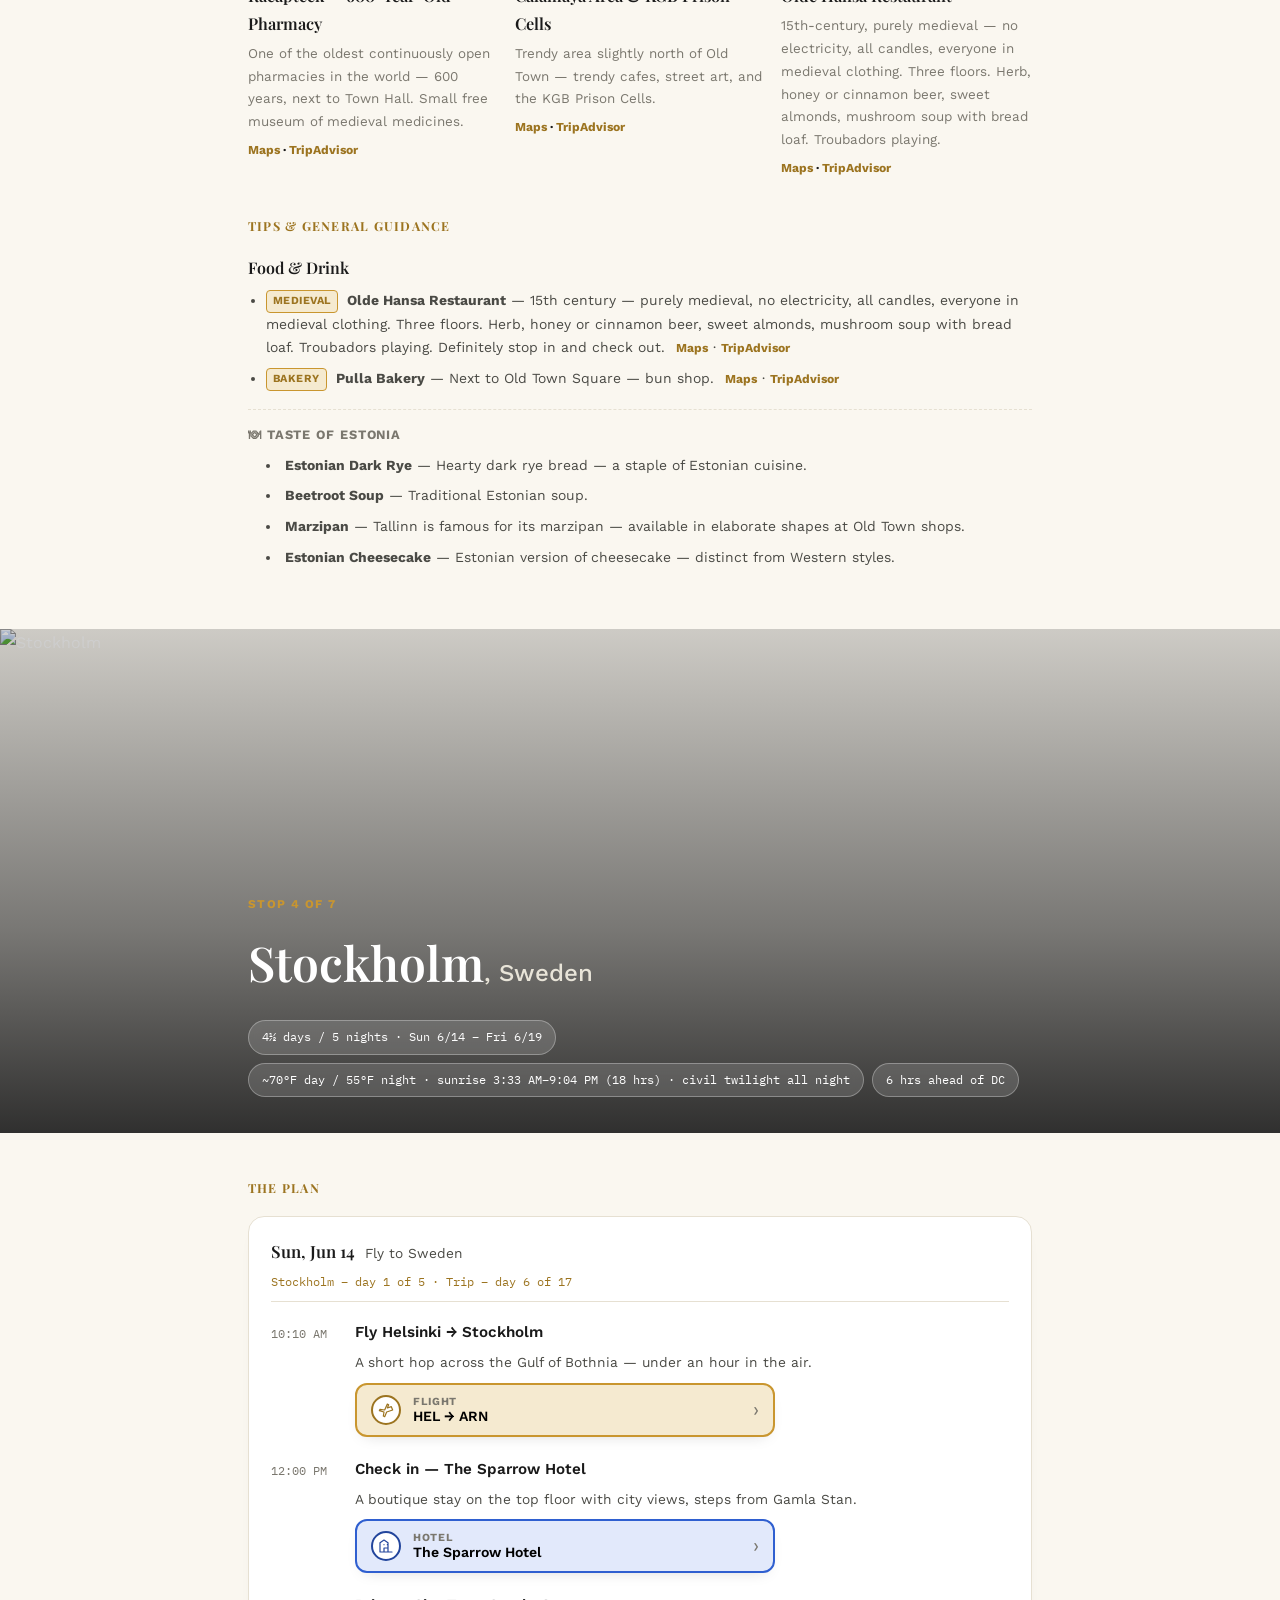
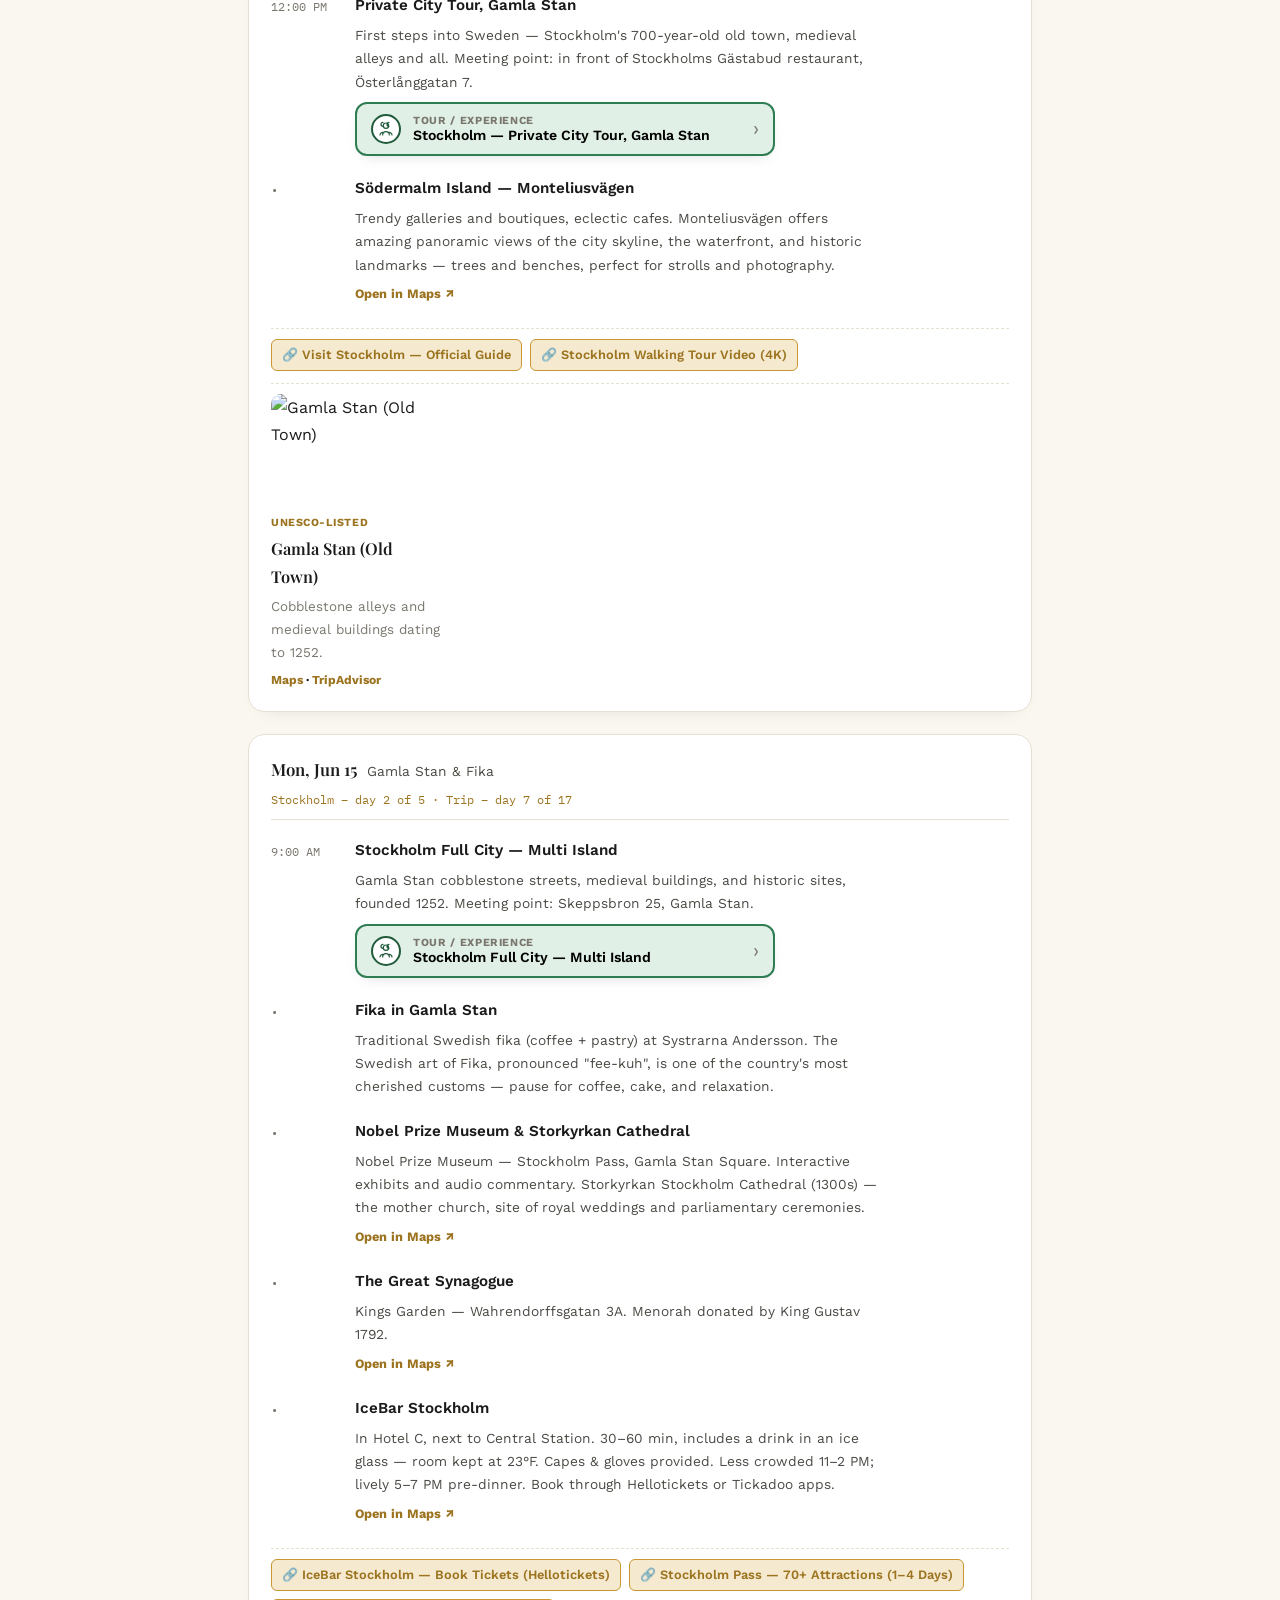
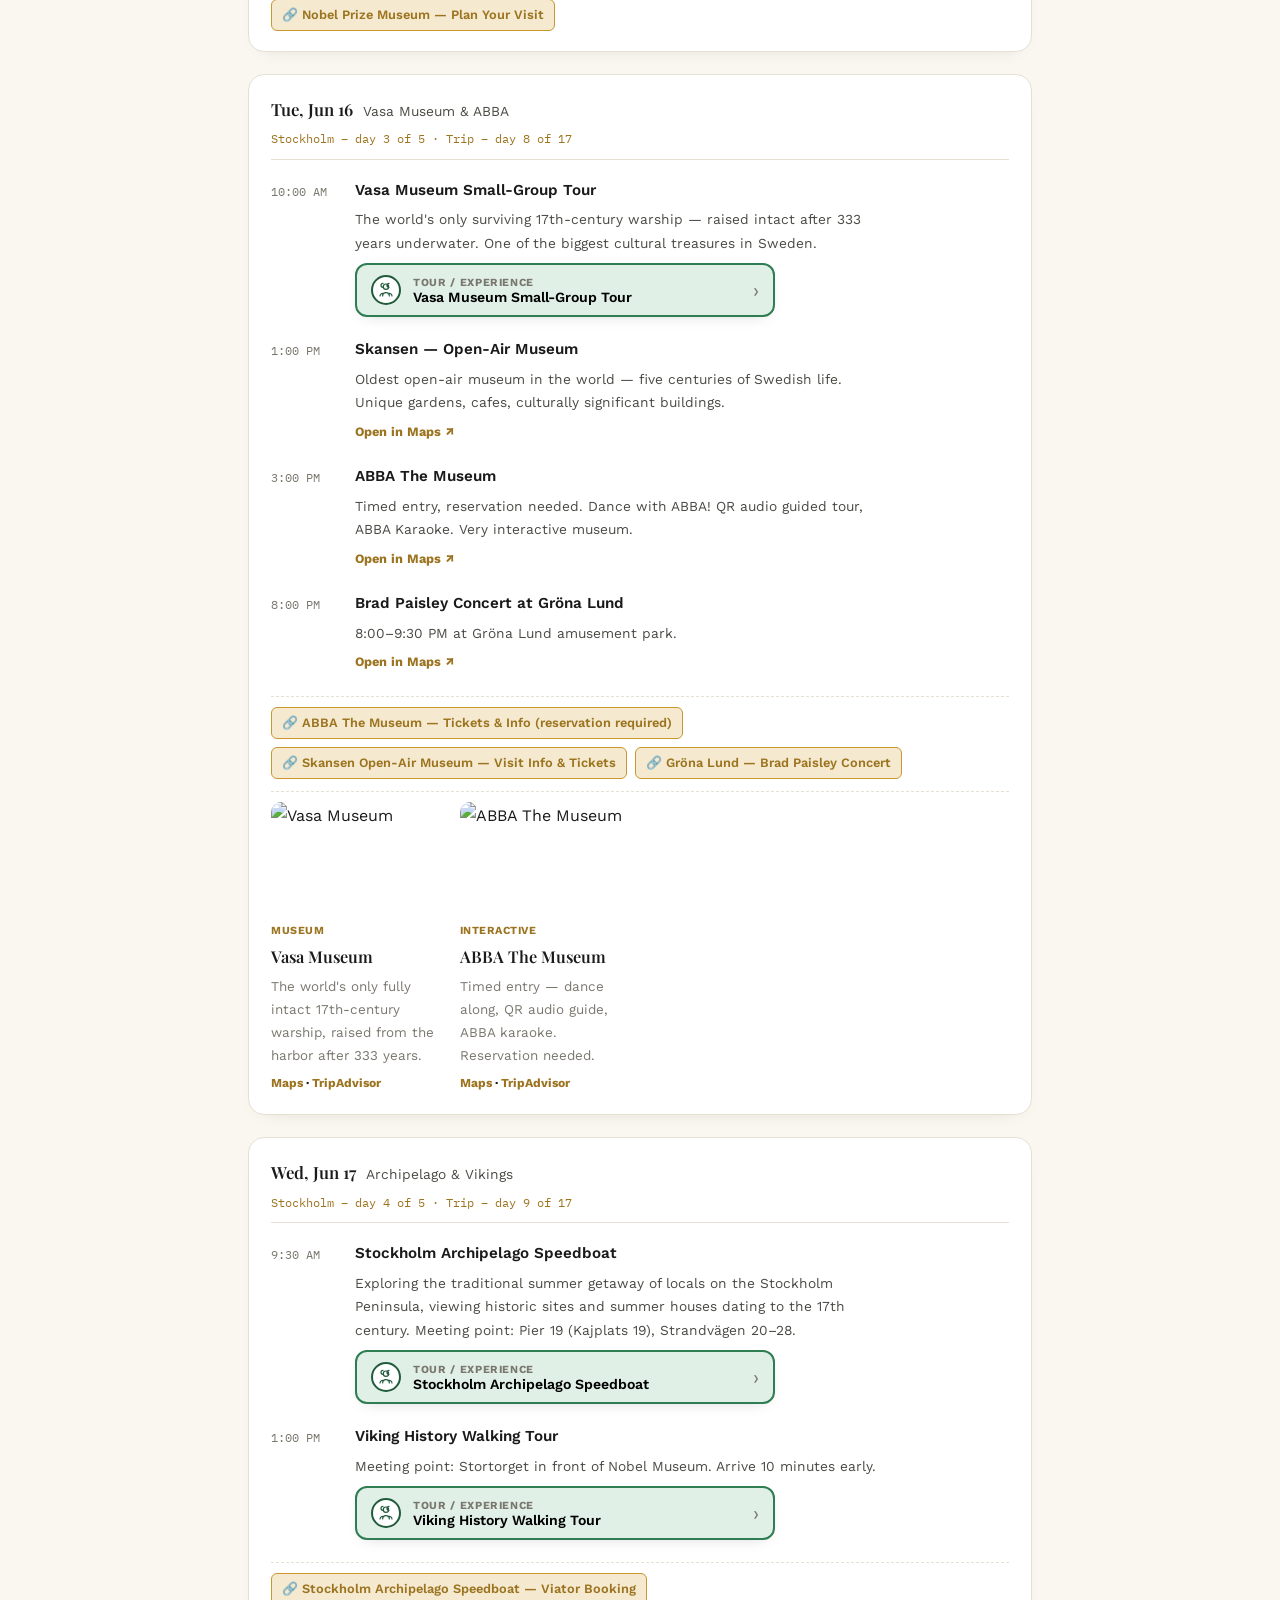
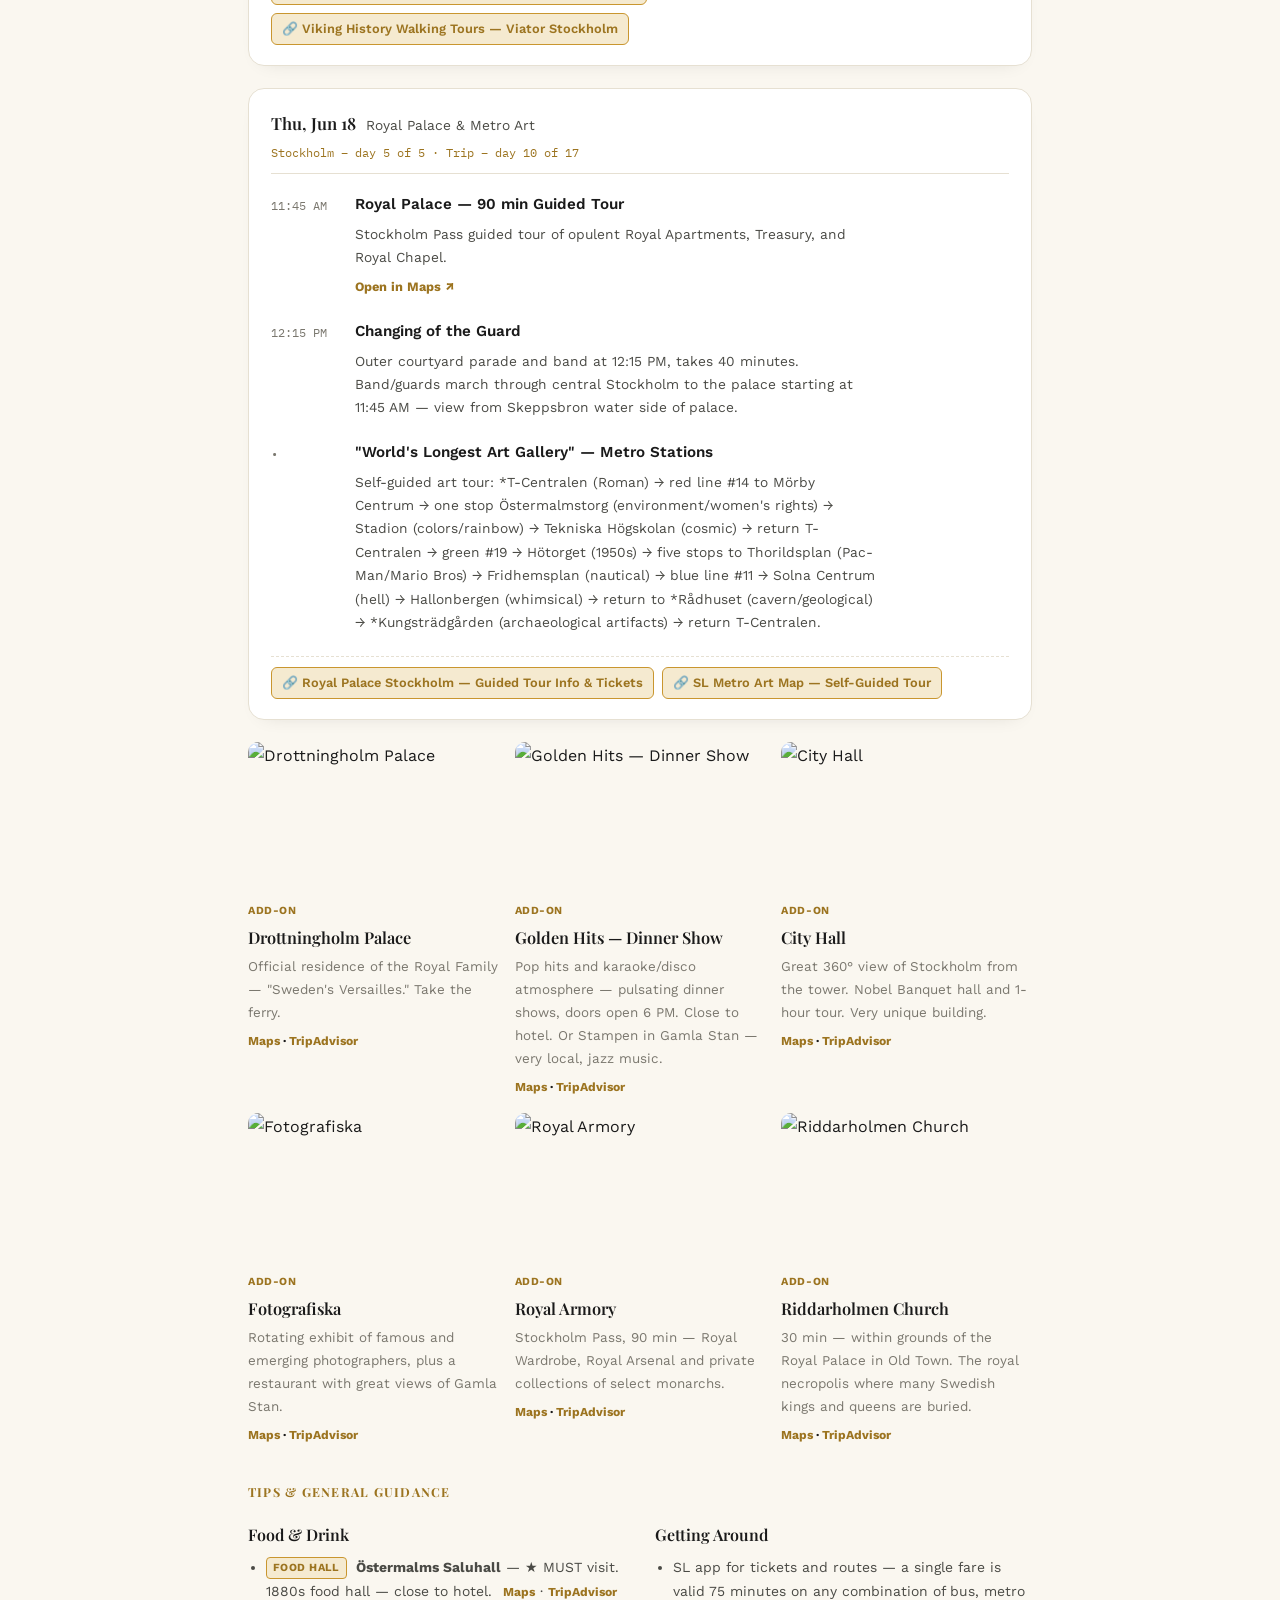
==== commit dd24b8a7: "fix: bmad deferred items — rail null guard, IO rootMargin, Twemoji CDN fallback - wireRail smooth-sc" ====
--- a/magazine/index.html
+++ b/magazine/index.html
@@ -35,7 +35,7 @@
 
 <script src="../data.js"></script>
 <!-- B6: Twemoji — renders country flag emoji as SVG images on all platforms including Windows Chrome -->
-<script src="https://cdnjs.cloudflare.com/ajax/libs/twemoji/14.0.2/twemoji.min.js" crossorigin="anonymous" referrerpolicy="no-referrer"></script>
+<script src="https://cdnjs.cloudflare.com/ajax/libs/twemoji/14.0.2/twemoji.min.js" crossorigin="anonymous" referrerpolicy="no-referrer" onerror="this.onerror=null;this.src='https://cdn.jsdelivr.net/npm/twemoji@14.0.2/dist/twemoji.min.js';"></script>
 <script src="app.js"></script>
 </body>
 </html>
--- a/magazine/style.css
+++ b/magazine/style.css
@@ -157,9 +157,8 @@
 /* B6: Emoji flag rendering on Windows Chrome */
 .hero-countries,.city-badges,.country-flags{font-family:"Apple Color Emoji","Segoe UI Emoji","Noto Color Emoji",var(--sans)}
 
-/* B1: Real BST logo img */
-.hero-logo-img{height:60px;max-width:220px;object-fit:contain;filter:drop-shadow(0 2px 10px rgba(0,0,0,.45))}
-.hero-logo-fallback{font-family:var(--display);font-size:1.1rem;font-weight:700;color:var(--gold-soft);letter-spacing:.04em;background:rgba(0,0,0,.35);padding:6px 14px;border-radius:8px}
+/* B1: logo removed temporarily — PNG not in assets yet; styles kept for future reinstatement */
+/* .hero-logo-img, .hero-logo-fallback — inactive */
 
 /* B3: 3-line hero heading */
 .hero-heading{margin-top:28px;text-align:center}
@@ -169,7 +168,7 @@
 .hero-journal-label{font-family:var(--display);font-size:clamp(1.0rem,2.2vw,1.4rem);font-weight:600;letter-spacing:.04em;color:#e8e4d8;margin-top:8px}
 
 /* C3+C4: city rail heading + action buttons */
-.rail-heading{font-size:.72rem;font-weight:700;letter-spacing:.1em;text-transform:uppercase;color:var(--gold-deep);text-decoration:underline;text-underline-offset:3px;margin:0 0 10px;padding-right:14px}
+.rail-heading{font-size:.72rem;font-weight:700;letter-spacing:.05em;color:var(--gold-deep);text-decoration:underline;text-underline-offset:3px;margin:0 0 10px;padding-right:14px}
 .rail-actions{display:flex;flex-direction:column;gap:6px;margin-top:18px;padding-right:14px}
 .rail-btn{font-size:.76rem;font-weight:600;border-radius:8px;padding:7px 10px;cursor:pointer;text-align:left;border:none;white-space:nowrap}
 .rail-btn--primary{background:var(--gold);color:#1a1a1a}
@@ -194,7 +193,7 @@
 .transport-link{font-weight:600;color:var(--gold-deep);text-decoration:none}
 .transport-link:hover{text-decoration:underline}
 
-/* localFood — Taste of the City */
+/* localFood — Taste of [Country] (dynamic per city, F7-update) */
 .local-food-section{margin-top:18px;padding-top:14px;border-top:1px dashed var(--line)}
 .local-food-heading{font-size:.8rem;font-weight:700;text-transform:uppercase;letter-spacing:.07em;color:var(--ink-mute);margin:0 0 8px}
 .local-food-list{list-style:disc inside;padding:0;margin:0;display:flex;flex-direction:column;gap:6px;font-size:.88rem;color:var(--ink-soft)}
@@ -211,7 +210,7 @@
   will-change:transform;
 }
 @media (max-width:1120px){#mobile-bar{display:block}}
-@media (max-width:1120px){body{padding-bottom:100px}}
+@media (max-width:1120px){body{padding-bottom:calc(110px + env(safe-area-inset-bottom,0px))}}
 .mobile-bar-chips{display:flex;gap:8px;overflow-x:auto;-webkit-overflow-scrolling:touch;scrollbar-width:none;padding-bottom:6px}
 .mobile-bar-chips::-webkit-scrollbar{display:none}
 .mobile-chip{flex:0 0 auto;font-size:.78rem;font-weight:700;color:var(--ink);background:var(--paper);border:1px solid var(--line);border-radius:999px;padding:5px 12px;text-decoration:none;white-space:nowrap}
